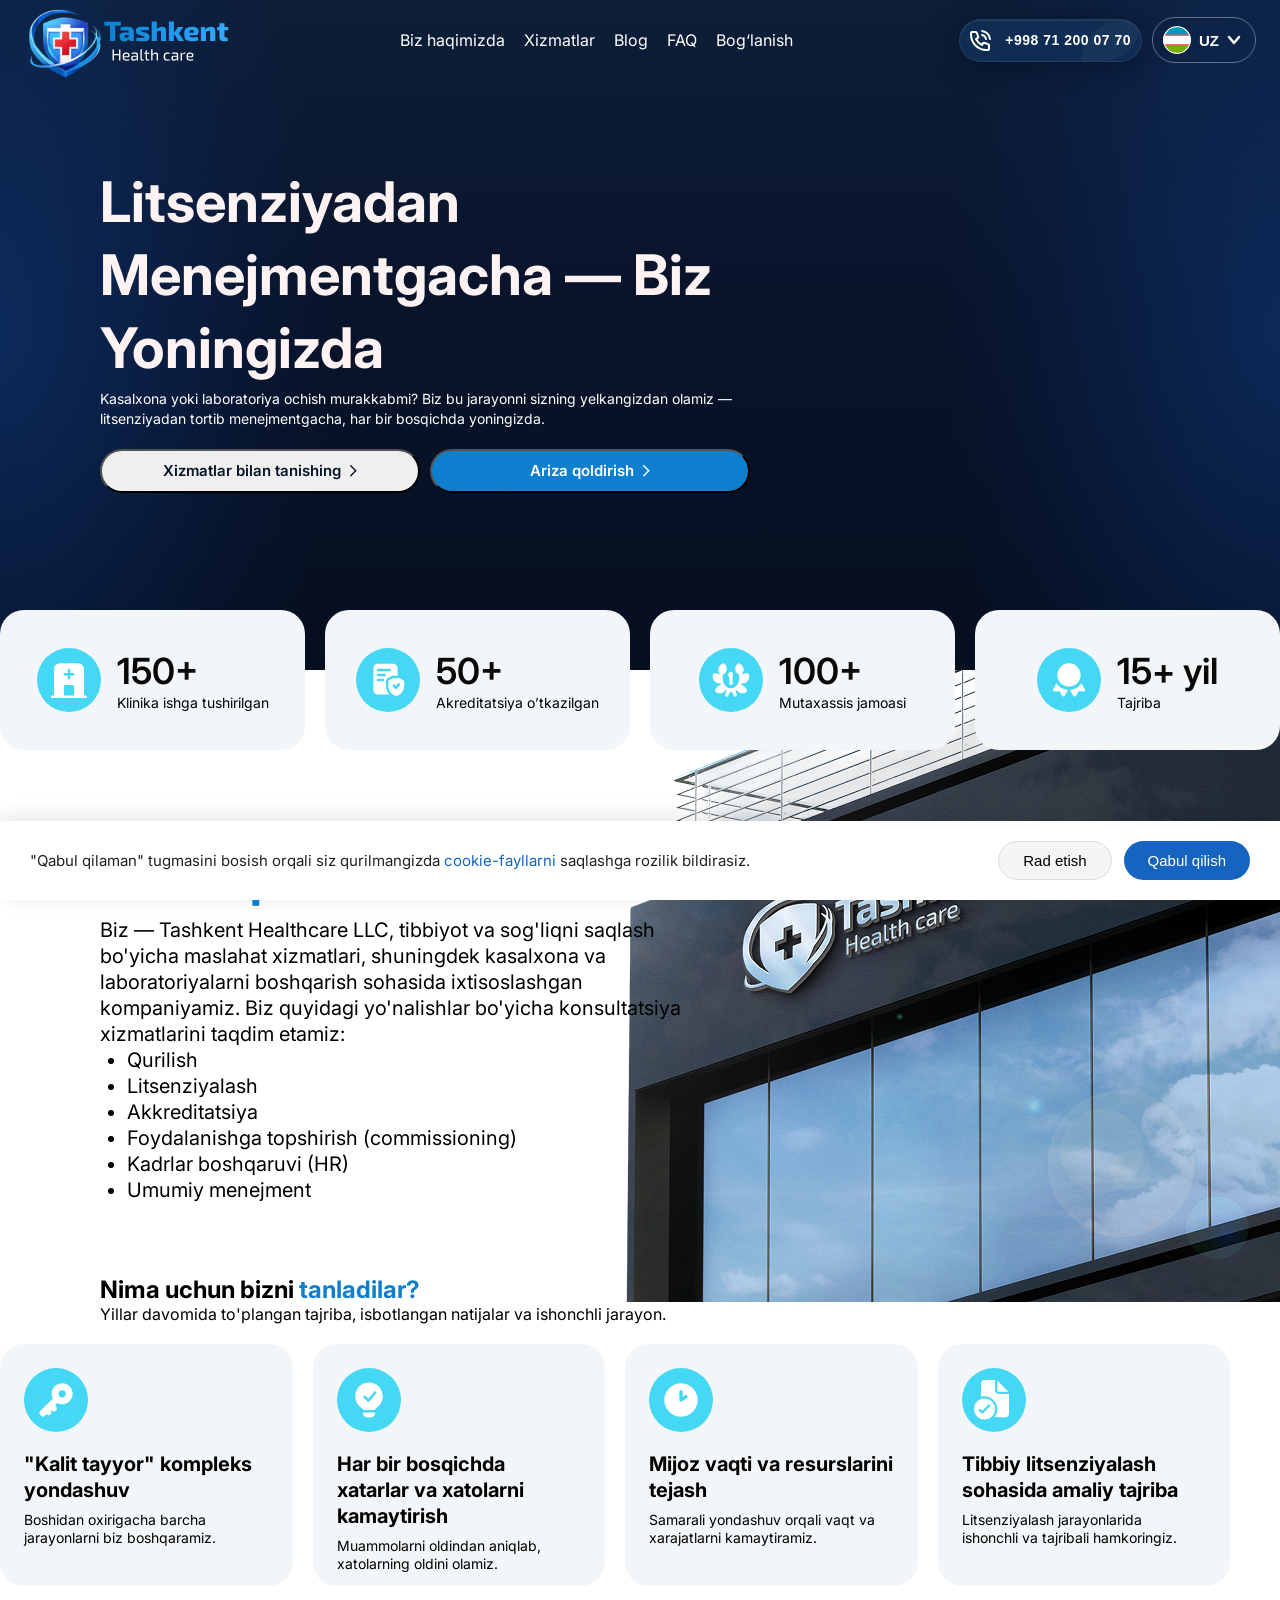
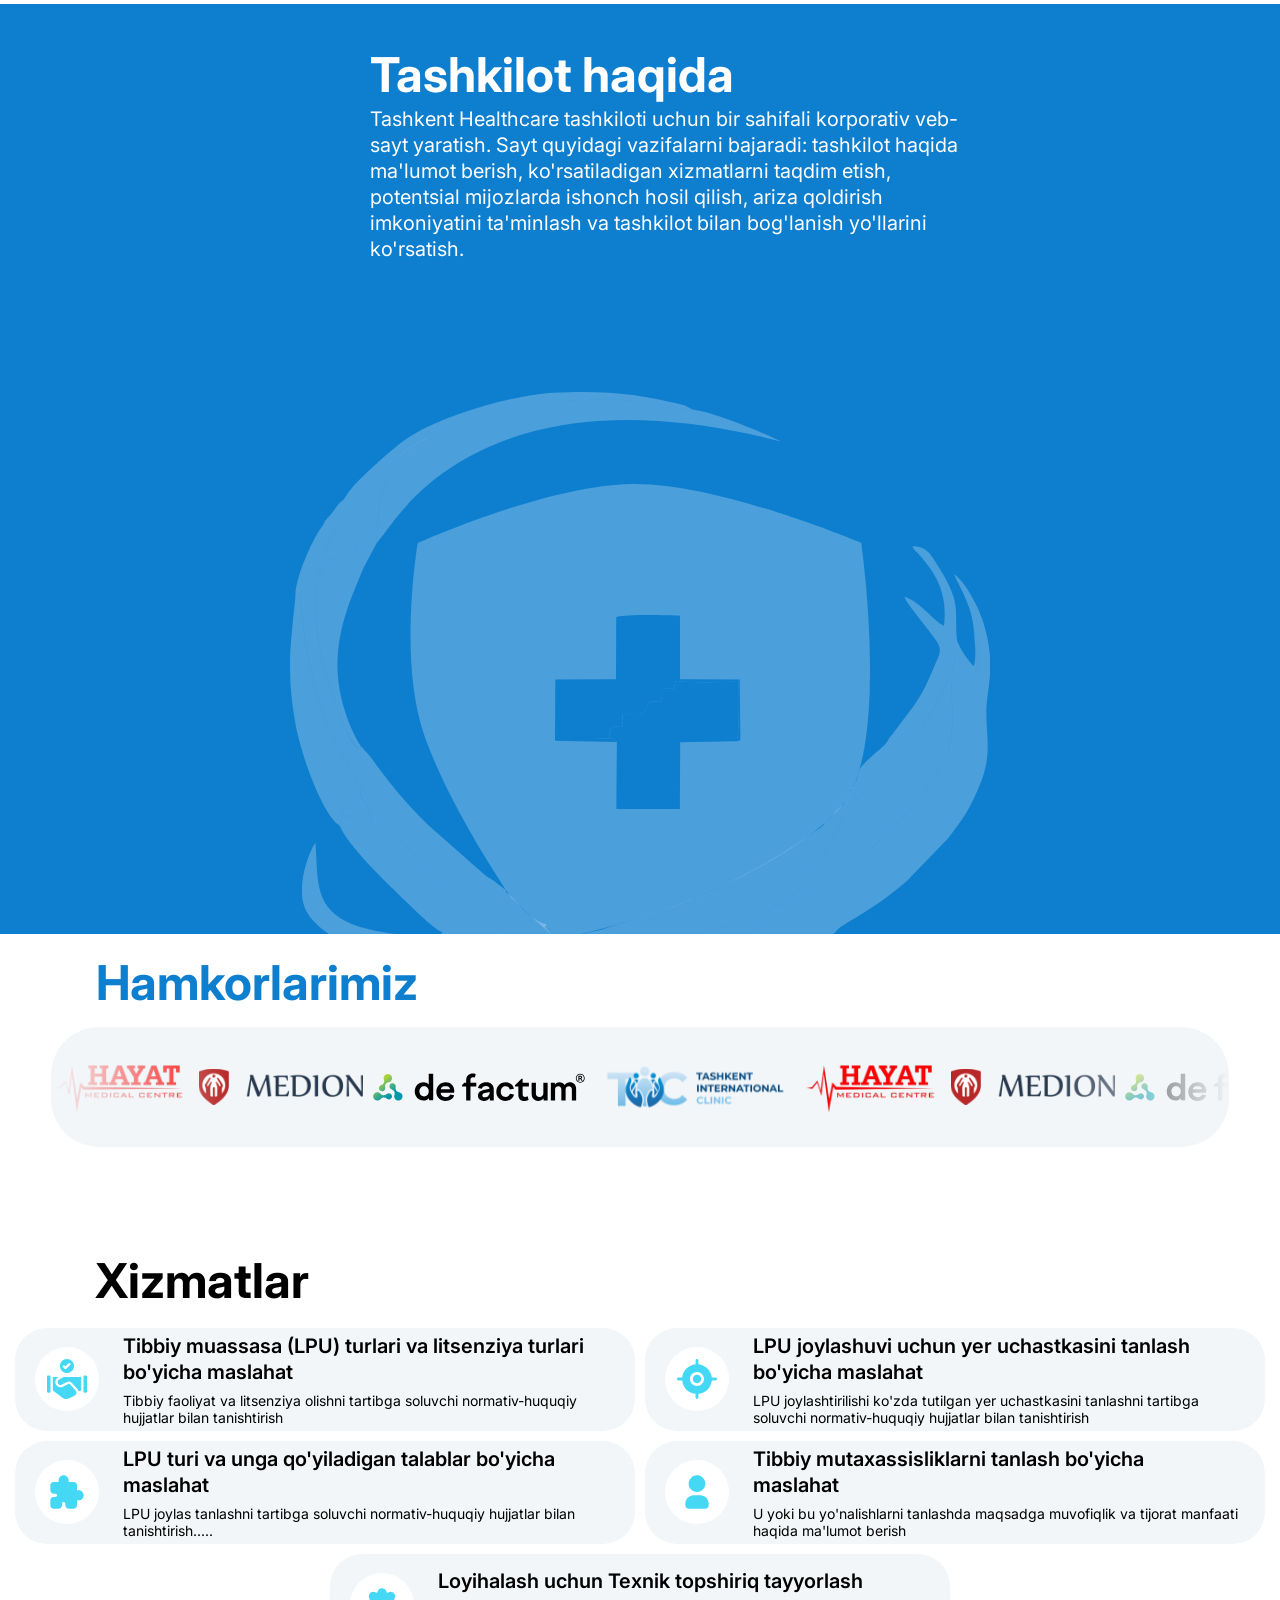
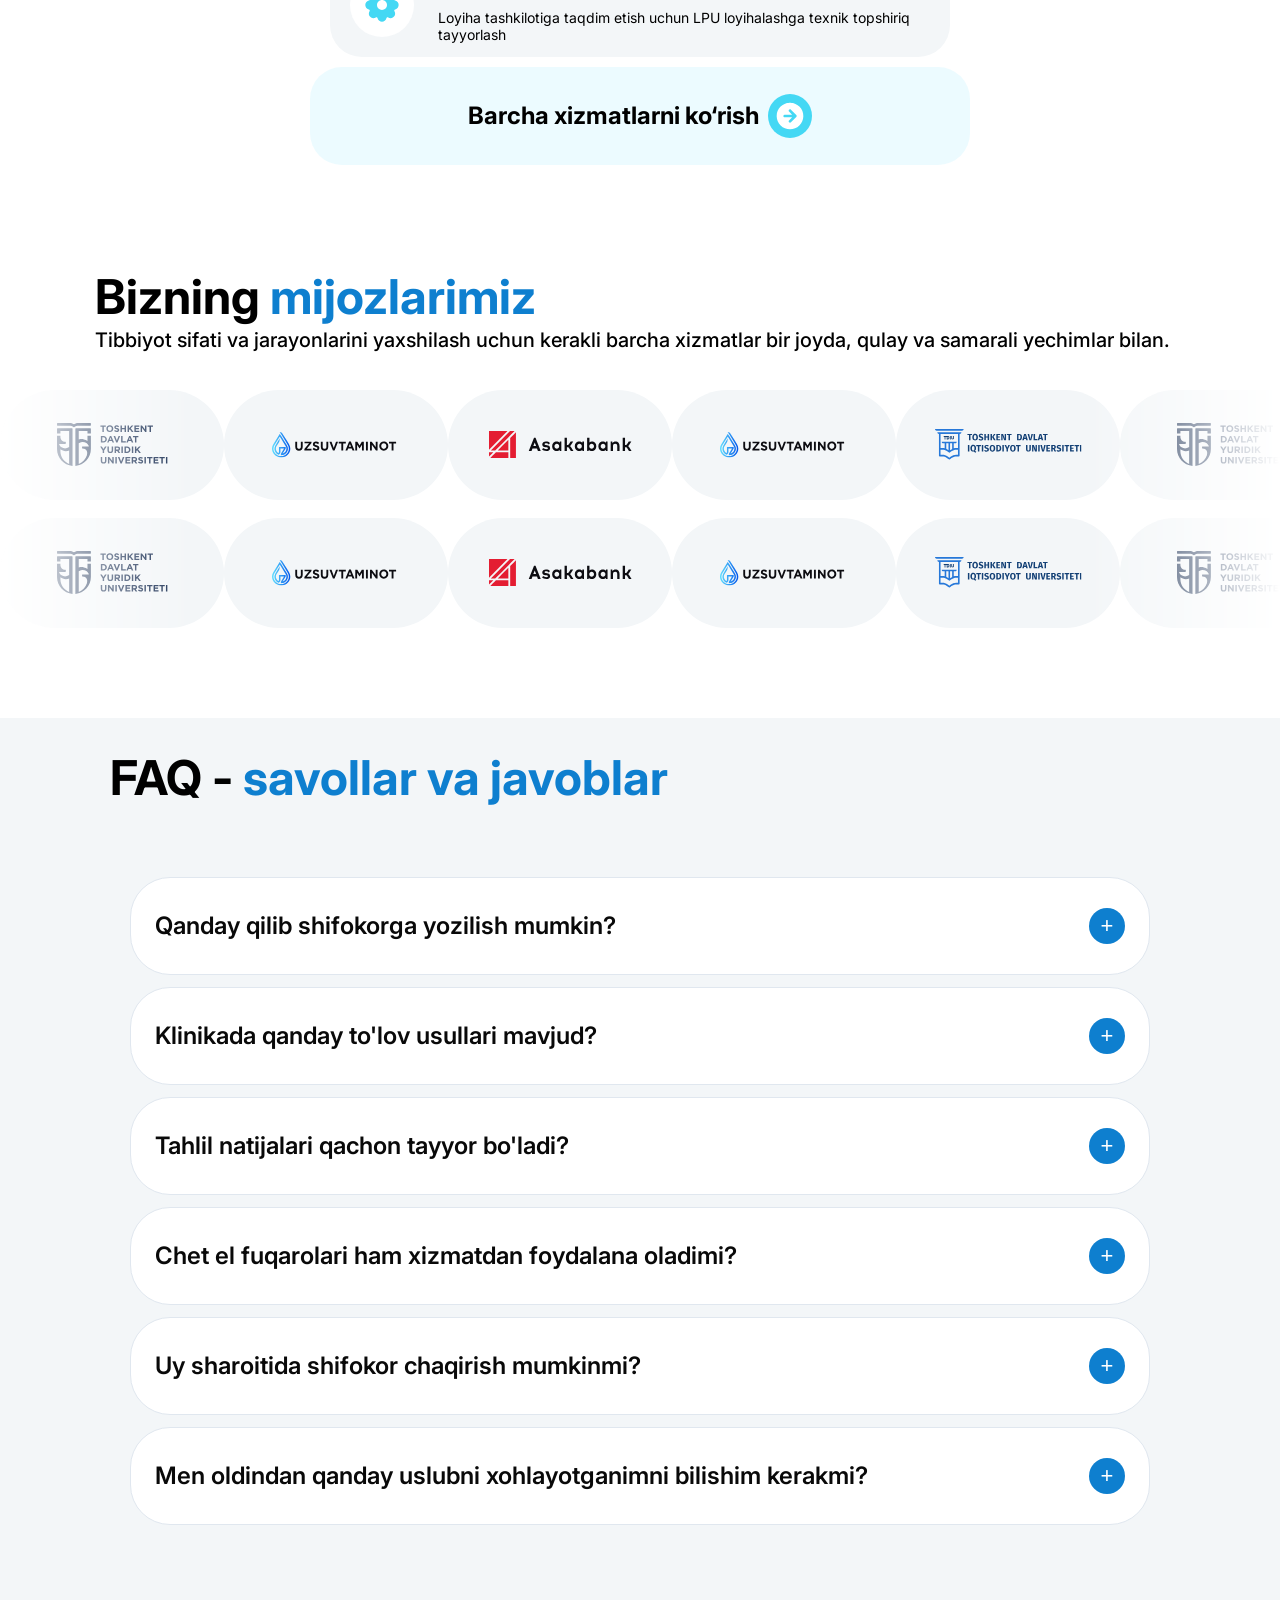
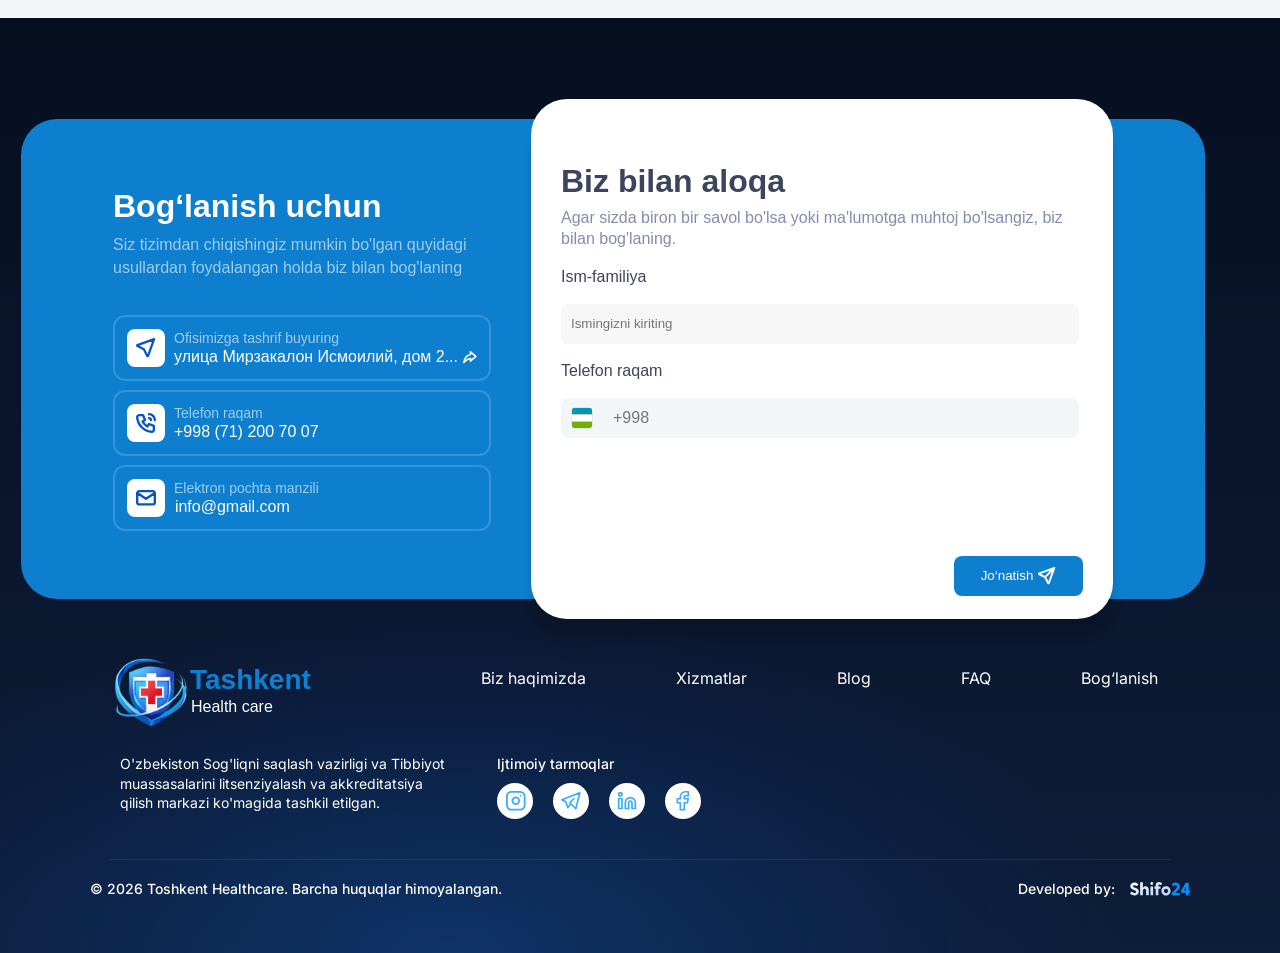
==== index.html @ 3d1dff42 "qilindi" ====
<!doctype html>
<html lang="en">
  <head>
    <meta charset="UTF-8" />
    <meta name="viewport" content="width=device-width, initial-scale=1.0" />
    <title>Document</title>
    <link rel="stylesheet" href="./style.css" />
    <link rel="preconnect" href="https://fonts.googleapis.com" />
    <link rel="preconnect" href="https://fonts.gstatic.com" crossorigin />
    <link
      href="https://fonts.googleapis.com/css2?family=Inter:wght@400;500;600;700&display=swap"
      rel="stylesheet"
    />
    <script src="https://www.google.com/recaptcha/api.js" async defer></script>
  </head>
  <body>
    <div class="container">
      <section class="page-1">
      <nav class="nav1">
<div class="nav-inner">
  <a href="./index.html" class="logo-1" style="cursor: pointer; text-decoration: none;">
    <img class="img200" src="./images/image 200.svg" alt="" />
    <div>
      <img class="Toshkent" src="images/boshlogo.svg" alt="">
    </div>
  </a>
    <ul class="ul1">
      <li class="li1" data-target="about">Biz haqimizda</li>
      <li class="li1" data-target="services">Xizmatlar</li>
      <li class="li1" data-target="blog">Blog</li>
      <li class="li1" data-target="faq">FAQ</li>
      <li class="li1" data-target="contact">Bog‘lanish</li>
    </ul>
    <div class="div2">
      <a class="phone-btn" href="tel:+998712000770">
        <img src="./images/tel.svg" alt="" />
        <span class="phone-number">+998 71 200 07 70</span>
      </a>
  
   <details id="dd">
    <summary>
      <img id="btnFlag" src="./images/flag.svg" alt="" style="width: 28px; height: 28px; border-radius: 50%; object-fit: cover;" />
      <span id="btnCode">UZ</span>
      <svg class="chevron" viewBox="0 0 14 14">
        <polyline points="2,4 7,10 12,4" />
      </svg>
    </summary>
    <div class="dropdown">
      <div class="lang-option active" onclick="pick(this, './images/flag.svg', 'UZ')">
        <span class="flag"><img src="./images/flag.svg" alt="" /></span>
        <span>O'zbekcha</span>
        <span class="check">✓</span> 
      </div>
      <div class="lang-option" onclick="pick(this, './images/flag.svg', 'УЗ')">
        <span class="flag"><img src="./images/flag.svg" alt="" /></span>
        <span>Ўзбекча</span>
        <span class="check">✓</span>
      </div>
       <div class="lang-option" onclick="pick(this, 'https://avatars.mds.yandex.net/i?id=1ce4f0725015701203a77c9b55be584298ecf00a-10144593-images-thumbs&n=13', 'QQ')">
        <span class="flag"><img style="width: 30px;" src="https://avatars.mds.yandex.net/i?id=1ce4f0725015701203a77c9b55be584298ecf00a-10144593-images-thumbs&n=13" alt="" /></span>
        <span>Qoraqalpoq</span>
        <span class="check">✓</span>
      </div>
      <div class="lang-option" onclick="pick(this, './images/en.svg', 'EN')">
        <span class="flag"><img src="./images/en.svg" alt="" /></span>
        <span>English</span>
        <span class="check">✓</span>
      </div>
      <div class="lang-option" onclick="pick(this, './images/ru.svg', 'RU')">
        <span class="flag"><img src="./images/ru.svg" alt="" /></span>
        <span>Русский</span>
        <span class="check">✓</span>
      </div>
    </div>
  </details>
  
      <button class="burger" id="burger">
        <span></span>
        <span></span>
        <span></span>
      </button>
    </div>
</div>


     </nav>

     <div class="nav-mobile" id="navMobile">
  <ul class="ul-mobile">
    <li class="li1">Biz haqimizda</li>
    <li class="li1">Xizmatlar</li>
    <li class="li1">Blog</li>
    <li class="li1">FAQ</li>
    <li class="li1">Bog‘lanish</li>
  </ul>
     </div>
      
        <section class="page-1-ichi">
          <div>
            <h1 class="h2">Litsenziyadan Menejmentgacha — Biz Yoningizda</h1>
            <br /><br />
            <p class="p3">
              Kasalxona yoki laboratoriya ochish murakkabmi? Biz bu jarayonni
              sizning yelkangizdan olamiz — litsenziyadan tortib menejmentgacha,
              har bir bosqichda yoningizda.
            </p>
            <div class="btns">
              <a href="./Xizmatlar.html">
                <button class="btn1">
                  <p class="p22">
                    Xizmatlar bilan tanishing
                  </p>
                  <img src="./images/img5.png" alt="" />
                </button>
              </a>
              <a href="#div13">
                <button class="btn2">
                  <p class="p22">Ariza qoldirish</p> <img src="./images/img6.png" alt="" />
                </button>
              </a>
            </div>
          </div>
        </section>
      </section>
      
      <section class="page2">
        <div class="div3">
          <img src="./images/img27.svg" alt="" />
          <div>
            <h1 class="h3">150+</h1>
            <p class="p4" id="stat-1">Klinika ishga tushirilgan</p>
          </div>
        </div>
        <div class="div3">
          <img src="./images/img29.svg" alt="" />
          <div>
            <h1 class="h3">50+</h1>
            <p class="p4" id="stat-2">Akreditatsiya o’tkazilgan</p>
          </div>
        </div>
        <div class="div3">
          <img src="./images/img30.svg" alt="" />
          <div>
            <h1 class="h3">100+</h1>
            <p class="p4" id="stat-3">Mutaxassis jamoasi</p>
          </div>
        </div>
        <div class="div3">
          <img src="./images/img31.svg" alt="" />
          <div>
            <h1 class="h3">15+ yil</h1>
            <p class="p4" id="stat-4">Tajriba</p>
          </div>
        </div>
      </section>
      <section class="page3"  id="about">
        <div class="div4">
          <h1 class="h5">Biz <span class="span1">haqimizda</span></h1>
          <p class="p5" id="about-desc">
            Biz — Tashkent Healthcare LLC, tibbiyot va sog'liqni saqlash
            bo'yicha maslahat xizmatlari, shuningdek kasalxona va
            laboratoriyalarni boshqarish sohasida ixtisoslashgan kompaniyamiz.
            Biz quyidagi yo'nalishlar bo'yicha konsultatsiya xizmatlarini taqdim
            etamiz:
          </p>
          <ul class="ul2">
            <li>Qurilish</li>
            <li>Litsenziyalash</li>
            <li>Akkreditatsiya</li>
            <li>Foydalanishga topshirish (commissioning)</li>
            <li>Kadrlar boshqaruvi (HR)</li>
            <li>Umumiy menejment</li>
          </ul>
          <br /><br /><br /><br />
          <h3 class="h6">
            Nima uchun bizni <span class="span1">tanladilar?</span>
          </h3>
          <p class="p6">
            Yillar davomida to'plangan tajriba, isbotlangan natijalar va
            ishonchli jarayon.
          </p>
        </div>
        <img src="./images/img11.png" alt="" />
      </section>
      <section class="page4">
        <div class="div5">
          <img src="./images/img23.svg" alt="" />
          <h1 class="h7">"Kalit tayyor" kompleks yondashuv</h1>
          <p class="p7">
            Boshidan oxirigacha barcha jarayonlarni biz boshqaramiz.
          </p>
        </div>
        <div class="div5">
          <img src="./images/img24.svg" alt="" />
          <h1 class="h7">
            Har bir bosqichda xatarlar va xatolarni kamaytirish
          </h1>
          <p class="p7">
            Muammolarni oldindan aniqlab, xatolarning oldini olamiz.
          </p>
        </div>
        <div class="div5">
          <img src="./images/img25.svg" alt="" />
          <h1 class="h7">Mijoz vaqti va resurslarini tejash</h1>
          <p class="p7">
            Samarali yondashuv orqali vaqt va xarajatlarni kamaytiramiz.
          </p>
        </div>
        <div class="div5">
          <img src="./images/img26.svg" alt="" />
          <h1 class="h7">Tibbiy litsenziyalash sohasida amaliy tajriba</h1>
          <p class="p7">
            Litsenziyalash jarayonlarida ishonchli va tajribali hamkoringiz.
          </p>
        </div>
      </section>
      <br />
      <section class="page5">
        <div class="div24">
          <h1 class="h8">Tashkilot haqida</h1>
          <p class="p8">
            Tashkent Healthcare tashkiloti uchun bir sahifali korporativ
            veb-sayt yaratish. Sayt quyidagi vazifalarni bajaradi: tashkilot
            haqida ma'lumot berish, ko'rsatiladigan xizmatlarni taqdim etish,
            potentsial mijozlarda ishonch hosil qilish, ariza qoldirish
            imkoniyatini ta'minlash va tashkilot bilan bog'lanish yo'llarini
            ko'rsatish.
          </p>
        </div>
        <img class="img58" src="./images/img22.svg" alt="">
      </section>
      <h1 class="h9">Hamkorlarimiz</h1>
      <section class="page6">
        <div class="marquee-container">
          <div class="marquee-track">
            <img src="./images/img18.svg" alt="" />
            <img src="./images/img19.svg" alt="" />
            <img src="./images/img20.svg" alt="" />
            <img src="./images/img21.svg" alt="" />
             <img src="./images/img18.svg" alt="" />
            <img src="./images/img19.svg" alt="" />
            <img src="./images/img20.svg" alt="" />
            <img src="./images/img21.svg" alt="" />
          </div>
        </div>
      </section>
      <br /><br /><br />
      <h1 class="h10" id="services">Xizmatlar</h1>
      <br />
      <section class="page7" >
        <div class="div6">
          <img src="/images/img11.svg" alt="" />
          <div>
            <h2 class="h11">
              Tibbiy muassasa (LPU) turlari va litsenziya turlari bo'yicha
              maslahat
            </h2>
            <br />
            <p class="p9">
              Tibbiy faoliyat va litsenziya olishni tartibga soluvchi
              normativ-huquqiy hujjatlar bilan tanishtirish
            </p>
          </div>
        </div>
        <div class="div6">
          <img src="/images/img13.svg" alt="" />
          <div>
            <h2 class="h11">
              LPU joylashuvi uchun yer uchastkasini tanlash bo'yicha maslahat
            </h2>
            <br />
            <p class="p9">
              LPU joylashtirilishi ko'zda tutilgan yer uchastkasini tanlashni
              tartibga soluvchi normativ-huquqiy hujjatlar bilan tanishtirish
            </p>
          </div>
        </div>
        <div class="div6">
          <img src="/images/img12.svg" alt="" />
          <div>
            <h2 class="h11">
              LPU turi va unga qo'yiladigan talablar bo'yicha maslahat
            </h2>
            <br />
            <p class="p9">
              LPU joylas tanlashni tartibga soluvchi normativ-huquqiy hujjatlar
              bilan tanishtirish.....
            </p>
          </div>
        </div>
        <div class="div6">
          <img src="/images/img14.svg" alt="" />
          <div>
            <h2 class="h11">
              Tibbiy mutaxassisliklarni tanlash bo'yicha maslahat
            </h2>
            <br />
            <p class="p9">
              U yoki bu yo'nalishlarni tanlashda maqsadga muvofiqlik va tijorat
              manfaati haqida ma'lumot berish
            </p>
          </div>
        </div>
        <div class="div6">
          <img src="/images/img16.svg" alt="" />
          <div>
            <h2 class="h11">Loyihalash uchun Texnik topshiriq tayyorlash</h2>
            <p class="p9">
              Loyiha tashkilotiga taqdim etish uchun LPU loyihalashga texnik
              topshiriq tayyorlash
            </p>
          </div>
        </div>
        <a href="./Xizmatlar.html">
          <div class="div7">
            <h1 class="h12">Barcha xizmatlarni ko‘rish</h1>
            <img src="./images/img17.svg" alt="" />
          </div>
        </a>
      </section> 
      <br /><br /><br /><br  />
      <div id="blog">
        <h1 class="h10" >Bizning <span class="span1">mijozlarimiz</span></h1>
        <p class="p10">
          Tibbiyot sifati va jarayonlarini yaxshilash uchun kerakli barcha
          xizmatlar bir joyda, qulay va samarali yechimlar bilan.
        </p>
      </div>
      <br /><br />
      <section>
        <div class="marquee-container">
           <div class="marquee-track-left">
            <div class="div8">
              <img src="./images/img7.svg" alt="">
            </div>
            <div class="div8">
              <img src="./images/img28.svg" alt="" />
            </div>
             <div class="div8">
              <img src="./images/img9.svg" alt="" />
            </div>
               <div class="div8">
              <img src="./images/img28.svg" alt="" />
            </div>
                <div class="div8">
              <img src="./images/img10.svg" alt="" />
            </div>
                 <div class="div8">
              <img src="./images/img7.svg" alt="">
            </div>
            <div class="div8">
              <img src="./images/img28.svg" alt="" />
            </div>
             <div class="div8">
              <img src="./images/img9.svg" alt="" />
            </div>
               <div class="div8">
              <img src="./images/img28.svg" alt="" />
            </div>
                <div class="div8">
              <img src="./images/img10.svg" alt="" />
            </div>
          </div>
          <br />
         <div class="marquee-track-right">
  <!-- SET 1 -->
  <div class="div8"><img src="./images/img7.svg" alt=""></div>
  <div class="div8"><img src="./images/img28.svg" alt="" /></div>
  <div class="div8"><img src="./images/img9.svg" alt="" /></div>
  <div class="div8"><img src="./images/img28.svg" alt="" /></div>
  <div class="div8"><img src="./images/img10.svg" alt="" /></div>
  <!-- SET 2 -->
  <div class="div8"><img src="./images/img7.svg" alt=""></div>
  <div class="div8"><img src="./images/img28.svg" alt="" /></div>
  <div class="div8"><img src="./images/img9.svg" alt="" /></div>
  <div class="div8"><img src="./images/img28.svg" alt="" /></div>
  <div class="div8"><img src="./images/img10.svg" alt="" /></div>
  <!-- SET 3 -->
  <div class="div8"><img src="./images/img7.svg" alt=""></div>
  <div class="div8"><img src="./images/img28.svg" alt="" /></div>
  <div class="div8"><img src="./images/img9.svg" alt="" /></div>
  <div class="div8"><img src="./images/img28.svg" alt="" /></div>
  <div class="div8"><img src="./images/img10.svg" alt="" /></div>
  <!-- SET 4 -->
  <div class="div8"><img src="./images/img7.svg" alt=""></div>
  <div class="div8"><img src="./images/img28.svg" alt="" /></div>
  <div class="div8"><img src="./images/img9.svg" alt="" /></div>
  <div class="div8"><img src="./images/img28.svg" alt="" /></div>
  <div class="div8"><img src="./images/img10.svg" alt="" /></div>
</div>
        </div>
      </section>
      <section class="page8" >
        <h1 class="h13" id="faq">
          FAQ - <span class="span1">savollar va javoblar</span>
        </h1>
        <div class="faq-container">
          <div class="faq-item">
            <div class="faq-header">
              <span class="faq-question"
                >Qanday qilib shifokorga yozilish mumkin?</span
              >
              <button class="faq-btn">+</button>
            </div>
            <div class="faq-answer">
              Veb-saytdagi forma orqali ariza qoldirishingiz, +998 71 XXX-XX-XX
              raqamiga qo'ng'iroq qilishingiz yoki klinikaga bevosita tashrif
              buyurishingiz mumkin. Ariza qabul qilingandan so'ng 30 daqiqa
              ichida operator siz bilan bog'lanadi.
            </div>
          </div>
          <div class="faq-item">
            <div class="faq-header">
              <span class="faq-question"
                >Klinikada qanday to'lov usullari mavjud?</span
              >
              <button class="faq-btn">+</button>
            </div>
            <div class="faq-answer">
              Naqd pul, bank kartasi, onlayn to'lov va bo'lib to'lash
              imkoniyatlari mavjud.
            </div>
          </div>
          <div class="faq-item">
            <div class="faq-header">
              <span class="faq-question"
                >Tahlil natijalari qachon tayyor bo'ladi?</span
              >
              <button class="faq-btn">+</button>
            </div>
            <div class="faq-answer">
              Odatda tahlil natijalari 1-2 ish kuni ichida tayyor bo'ladi.
            </div>
          </div>
          <div class="faq-item">
            <div class="faq-header">
              <span class="faq-question"
                >Chet el fuqarolari ham xizmatdan foydalana oladimi?</span
              >
              <button class="faq-btn">+</button>
            </div>
            <div class="faq-answer">
              Ha, chet el fuqarolari ham barcha xizmatlardan foydalana oladi.
            </div>
          </div>
          <div class="faq-item">
            <div class="faq-header">
              <span class="faq-question"
                >Uy sharoitida shifokor chaqirish mumkinmi?</span
              >
              <button class="faq-btn">+</button>
            </div>
            <div class="faq-answer">
              Ha, uy sharoitida shifokor chaqirish xizmati mavjud.
            </div>
          </div>
          <div class="faq-item">
            <div class="faq-header">
              <span class="faq-question"
                >Men oldindan qanday uslubni xohlayotganimni bilishim
                kerakmi?</span
              >
              <button class="faq-btn">+</button>
            </div>
            <div class="faq-answer">
              Yo'q, shifokor siz bilan maslahatlashib eng mos uslubni tavsiya
              qiladi.
            </div>
          </div>
        </div>
      </section>
      <section class="page9" id="contact">
        <div class="div9">
          <div class="div12">
            <h1 class="h14">Bog‘lanish uchun</h1>
            <p class="p12">
              Siz tizimdan chiqishingiz mumkin bo'lgan quyidagi usullardan
              foydalangan holda biz bilan bog'laning
            </p>
            <br />
            <a
              href="https://yandex.com/maps/?text=улица+Мирзакалон+Исмоилий+дом+2+Ташкент"
              target="_blank"
            >
              <div class="div10">
                <div class="bird">
                  <img src="./images/img1.svg" alt="" />
                </div>
                <div>
                  <p class="p13">Ofisimizga tashrif buyuring</p>
                  <div class="div11">
                    <p class="p14">улица Мирзакалон Исмоилий, дом 2...</p>
                    <img src="./images/img32.svg" alt="" />
                  </div>
                </div>
              </div>
            </a>
            <a href="">
              <div class="div10" style="justify-content: start">
                <div class="bird">
                  <img src="./images/img2.svg" alt="" />
                </div>
                <div>
                  <p class="p13">Telefon raqam</p>
                  <p class="p14">+998 (71) 200 70 07</p>
                </div>
              </div>
            </a>
            <a href="https://mail.google.com/">
              <div class="div10" style="justify-content: start">
                <div class="bird">
                  <img src="./images/img3.svg" alt="" />
                </div>
                <div>
                  <p class="p13">Elektron pochta manzili</p>
                  <div class="div11">
                    <p class="p14" style="margin-left: -28px;">info@gmail.com</p>
                  </div>
                </div>
              </div>
            </a>
          </div>
          <div id="div13" class="div13">
            <h1 class="h15">Biz bilan aloqa</h1>
            <p class="p15">
              Agar sizda biron bir savol bo'lsa yoki ma'lumotga muhtoj
              bo'lsangiz, biz <br />
              bilan bog'laning.
            </p>
            <br />
            <form action="/action_page.php">
              <label for="fname">Ism-familiya</label>
              <br />
              <input type="text" placeholder="Ismingizni kiriting" /><br />
              <label for="fname">Telefon raqam</label><br />
              <div class="input-wrapper">
                <img src="./images/img4.svg" alt="uz" class="flag-icon" />
                <input type="text" placeholder="+998" />
              </div>

                <div class="div14">
                  <div
                    class="g-recaptcha"
                    data-sitekey="6LfvCNIsAAAAB--xFIZj6KLZidn6n8SaTSmwEUU"
                  ></div>
                </div>

              <button class="btn5">
                Jo‘natish <img src="./images/img6.svg" alt="" />
              </button>
            </form>
          </div>
        </div>
        <footer>
          <div class="div16">
            <div class="logo-2">
              <img src="./images/image 200.svg" alt="" />
              <div>
                <h1 class="h1">Tashkent</h1>
                <p class="p1">Health care</p>
              </div>
            </div>
            <ul class="ul3">
              <li class="li1" data-target="about">Biz haqimizda</li>
              <li class="li1" data-target="services">Xizmatlar</li>
              <li class="li1" data-target="blog">Blog</li>
              <li class="li1" data-target="faq">FAQ</li>
              <li class="li1" data-target="contact">Bog‘lanish</li>
            </ul>
          </div>
          <div class="div17">
            <p class="p17">
              O'zbekiston Sog'liqni saqlash vazirligi va Tibbiyot muassasalarini
              litsenziyalash va akkreditatsiya qilish markazi ko'magida tashkil
              etilgan.
            </p>
            <div>
              <p class="p18">Ijtimoiy tarmoqlar</p>
              <div class="div18">
                <div class="oq">
                  <a href="https://www.instagram.com/eurosunhealthcare/" target="_blank">
                    <img class="instagram" src="./images/Vector.svg" alt="" />
                  </a>
                </div>
                <div class="oq">
                  <a href="https://t.me/eurosunhealthcare" target="_blank">
                    <img class="telegram" src="./images/telegram.svg" alt="" />
                  </a>
                </div>
                <a href="https://www.linkedin.com/" target="_blank">
                <div class="oq">
                  <svg class="linkedin" xmlns="http://www.w3.org/2000/svg" viewBox="0 0 24 24" fill="none" stroke="#26B5FC" stroke-width="2" stroke-linecap="round" stroke-linejoin="round">
                  <path d="M16 8a6 6 0 0 1 6 6v7h-4v-7a2 2 0 0 0-2-2 2 2 0 0 0-2 2v7h-4v-7a6 6 0 0 1 6-6z"/>
                  <rect x="2" y="9" width="4" height="12"/>
                  <circle cx="4" cy="4" r="2"/>
                   </svg>   
               </div>
                </a>
                <a href="https://www.facebook.com/" target="_blank">
                  <div class="oq">
                   <img  class="feasebook" src="./images/feasebook.svg" alt="" />
                 </div>
                </a>
              </div>
            </div>
          </div>
          <img class="img59" src="./images/chiziq.png" alt="">
          <div class="div20">
            <p class="p18">
              © 2026 Toshkent Healthcare. Barcha huquqlar himoyalangan.
            </p>
            <div style="display: flex; align-items: center; gap: 15px">
              <p class="p19">Developed by:</p>
              <img  src="./images/img5.svg" alt="" />
            </div>
          </div>
        </footer>
        <br><br><br>
      </section>
    </div>
    <script src="./script.js"></script>
    <div
      id="cookieBanner"
      style="
        display: none;
        position: fixed;
        bottom: 0;
        left: 0;
        right: 0;
        background: #fff;
        padding: 20px 30px;
        box-shadow: 0 -4px 20px rgba(0, 0, 0, 0.1);
        z-index: 9999;
        align-items: center;
        justify-content: space-between;
        gap: 20px;
      "
    >
      <p
        style="
          margin: 0;
          color: #222;
          font-size: 15px;
          font-family: &quot;Inter&quot;, sans-serif;
        "
      >
        "Qabul qilaman" tugmasini bosish orqali siz qurilmangizda
        <span style="color: #1565c0">cookie-fayllarni</span> saqlashga rozilik
        bildirasiz.
      </p>
      <div style="display: flex; gap: 12px; flex-shrink: 0">
        <button
          id="rejectCookie"
          style="
            padding: 10px 24px;
            border: 1px solid #ddd;
            border-radius: 50px;
            background: #f5f5f5;
            cursor: pointer;
            font-size: 15px;
          "
        >
          Rad etish
        </button>
        <button
          id="acceptCookie"
          style="
            padding: 10px 24px;
            border: none;
            border-radius: 50px;
            background: #1565c0;
            color: #fff;
            cursor: pointer;
            font-size: 15px;
          "
        >
          Qabul qilish
        </button>
      </div>
    </div>
  </body>
</html>
---- style.css ----
* {
  margin: 0;
  padding: 0;
    box-sizing: border-box;

}
body {
overflow-x: hidden; /* Gorizontal skrollni butunlay yo'qotish */
  width: 100%;
}
.container {
  max-width: 1520.1px;
  margin: auto;
  overflow: hidden;
}
.h1 {
  font-family: Exo 2;
  font-weight: 800;
  font-style: ExtraBold;
  font-size: 28px;
  line-height: 130%;
  letter-spacing: 0%;
}

details#dd {
  position: relative;
  z-index: 1000; /* Navigatsiyadan ham balandroq */
}
.dropdown {
  position: absolute;
  top: calc(100% + 10px);
  right: 0;
  background: #fff;
  z-index: 1001; /* Eng yuqori qatlam */
  /* qolgan kodlaringiz... */
}
.ul1 {
  display: flex;
  align-items: center;
  justify-content: center;
  list-style: none;
  gap: 19px;
}
.logo-1 {
  display: flex;
  align-items: center;
  justify-content: center;
}
.h1 {
  font-family: "Exo 2", sans-serif;
  font-weight: 800;
  font-style: ExtraBold;
  font-size: 28px;
  line-height: 130%;
  letter-spacing: 0%;
  color: rgba(15, 128, 208, 1);
}
.p1 {
  font-family: "Exo 2", sans-serif;
  margin-left: 1px;
}
.li1 {
  font-family: "Inter", sans-serif;
  font-size: 16px;
}
.p2 {
  width: 128px;
  height: 10px;
  opacity: 1;
  font-family: "Inter", sans-serif;
  font-weight: 600;
  font-style: Semi Bold;
  font-size: 14px;
  line-height: 140%;
  letter-spacing: 0%;
  text-align: center;
}
.phone-btn {
  display: inline-flex;
  align-items: center;
  gap: 14px;
  background: #0f2d52;
  border: 1px solid rgba(255, 255, 255, 0.08);
  border-radius: 60px;
  padding: 10px 10px 10px 10px;
  cursor: pointer;
  text-decoration: none;
  position: relative;
  overflow: hidden;
  transition:
    transform 0.15s ease,
    background 0.2s ease;
  box-shadow:
    inset 0 1px 0 rgba(255, 255, 255, 0.07),
    0 4px 24px rgba(0, 10, 30, 0.5);
}

.phone-btn1 {
  display: inline-flex;
  align-items: center;
  gap: 14px;
  background: rgba(38, 181, 252, 1);
  border: 1px solid rgba(255, 255, 255, 0.08);
  border-radius: 60px;
  padding: 10px 10px 10px 10px;
  cursor: pointer;
  text-decoration: none;
  position: relative;
  overflow: hidden;
  transition:
    transform 0.15s ease,
    background 0.2s ease;
}

.phone-btn:hover {
  background: #163a68;
  transform: scale(1.02);
}
.phone-btn:active {
  transform: scale(0.98);
}
.phone-btn::after {
  content: "";
  position: absolute;
  bottom: 0;
  right: 0;
  width: 60px;
  height: 40px;
  background: rgba(255, 255, 255, 0.04);
  border-radius: 60px 0 60px 0;
}
.phone-icon {
  width: 36px;
  height: 36px;
  flex-shrink: 0;
}
.phone-number {
  font-family:
    "SF Pro Display",
    -apple-system,
    "Segoe UI",
    sans-serif;
  font-size: 14px;
  font-weight: 600;
  color: #ffffff;
  letter-spacing: 0.5px;
  white-space: nowrap;
}
.div1 {
  width: 86px;
  height: 40px;
  opacity: 1;
  gap: 4px;
  border-radius: 100px;
  border-width: 1px;
  border: solid rgba(14, 127, 207, 1) 3px;
}
.div2 {
  display: flex;
  align-items: center;
  justify-content: center;
  gap: 10px;
}

details {
  position: relative;
  width: fit-content;
}

summary {
  display: inline-flex;
  align-items: center;
  gap: 8px;
  background: transparent;
  border: 1.5px solid rgba(255, 255, 255, 0.35);
  border-radius: 50px;
  padding: 8px 14px 8px 10px;
  cursor: pointer;
  color: #fff;
  font-size: 15px;
  font-weight: 600;
  font-family: -apple-system, "Segoe UI", sans-serif;
  list-style: none;
  user-select: none;
  transition: border-color 0.2s;
}
/* .qora{
  width: 220px;
  border-radius: 900px;
} */
.summary2 {
  display: inline-flex;
  align-items: center;
  gap: 8px;
  background: transparent;
  border: 1.9px solid rgba(0, 0, 0, 0.35);
  border-radius: 50px;
  padding: 8px 14px 8px 10px;
  cursor: pointer;
  color: black;
  font-size: 15px;
  font-weight: 600;
  font-family: -apple-system, "Segoe UI", sans-serif;
  list-style: none;
  user-select: none;
  transition: border-color 0.2s;
}

summary::-webkit-details-marker {
  display: none;
}
summary:hover {
  border-color: rgba(255, 255, 255, 0.6);
}
.summary2:hover {
  border-color: rgba(0, 0, 0, 0.6);
}
.flag {
  font-size: 22px;
  line-height: 1;
}

.chevron {
  width: 14px;
  height: 14px;
  fill: none;
  stroke: #fff;
  stroke-width: 2.5;
  stroke-linecap: round;
  stroke-linejoin: round;
  transition: transform 0.25s;
}
.chevron2 {
  stroke: #1a1a1a;
  stroke-width: 2;
  width: 14px;
  height: 14px;
  fill: none;
  stroke-width: 2.5;
  stroke-linecap: round;
  stroke-linejoin: round;
  transition: transform 0.25s;
}

details[open] .chevron {
  transform: rotate(180deg);
}
details[open] .chevron2 {
  transform: rotate(180deg);
}

.dropdown {
  position: absolute;
  top: calc(100% + 10px);
  right: 0;
  background: #fff;
  border-radius: 20px;
  min-width: 220px;
  overflow: hidden;
  box-shadow: 0 8px 32px rgba(0, 0, 0, 0.22);
}

.lang-option {
  display: flex;
  align-items: center;
  gap: 14px;
  padding: 16px 20px;
  font-size: 17px;
  font-weight: 500;
  font-family: -apple-system, "Segoe UI", sans-serif;
  color: #111;
  cursor: pointer;
}

.lang-option + .lang-option {
  border-top: 1px solid #e8e8e8;
}

.lang-option .flag {
  font-size: 28px;
}

.check {
  display: none;
  margin-left: auto;
  color: #3a8ef0;
  font-weight: 700;
  font-size: 18px;
}

.lang-option.active .check {
  display: block;
}

.h2 {
  max-width: 652px;
  height: 187px;
  font-family: "Inter", sans-serif;
  font-weight: 700;
  font-style: Bold;
  font-size: 56px;
  line-height: 130%;
  letter-spacing: 0%;
  color: rgba(254, 242, 242, 1);
}
.p3 {
  width: 652px;
  height: 40px;
  font-family: "Inter", sans-serif;
  font-weight: 400;
  font-size: 14px;
  line-height: 140%;
  color: rgba(255, 255, 255, 1);
}
.btn1 {
  width: 320px;
  height: 44px;
  padding: 10px 32px;
  border-radius: 1000px;
  font-family: "Inter", sans-serif;
  font-weight: 600;
  font-size: 15px;
  line-height: 24px;
  text-align: center;
  color: rgba(9, 20, 43, 1);
  display: flex;
  align-items: center;
  justify-content: center;
  gap: 9px;
  cursor: pointer;
}
.btn2 {
  width: 320px;
  height: 44px;
  padding: 10px 32px;
  border-radius: 1000px;
  font-family: "Inter", sans-serif;
  font-weight: 600;
  font-size: 15px;
  line-height: 24px;
  text-align: center;
  display: flex;
  align-items: center;
  justify-content: center;
  gap: 9px;
  background-color: rgba(14, 127, 207, 1);
  color: white;
  cursor: pointer;
}
.btns {
  display: flex;
  align-items: center;
  gap: 10px;
  margin-top: 20px;
}
.page-1-ichi {
  height: 600px;
  padding: 96px 100px;
}

.page-1 {

    padding-top: 70px; /* nav balandligi */


  /* background-color: #09142b; */
  background-image:

    radial-gradient(
      ellipse 35% 120% at 0% 50%,
      rgba(18, 90, 195, 0.32) 0%,
      rgba(12, 55, 140, 0.1) 55%,
      transparent 75%
    ),
    radial-gradient(
        ellipse 35% 120% at 100% 50%,
        rgba(18, 90, 195, 0.3) 0%,
        rgba(12, 55, 140, 0.1) 55%,
        transparent 75%
      ),
    linear-gradient(180deg, #0d1e38 0%, #09142b 45%, #060f20 100%);

  }

.page2 {
  display: flex;
  align-items: center;
  justify-content: center;
  gap: 20px;
  margin-top: -60px;
}
.div3 {
  display: flex;
  align-items: center;
  justify-content: center;
  width: 311px;
  height: 140px;
  opacity: 1;
  gap: 16px;
  border-radius: 24px;
  padding: 20px;
  background-color: rgba(243, 246, 248, 1);
}
.h3 {
  font-family: "Inter", sans-serif;
  font-weight: 600;
  font-style: Semi Bold;
  font-size: 36px;
  line-height: 130%;
  letter-spacing: 0%;
  color: rgba(9, 9, 9, 1);
}
.p4 {
  font-family: "Inter", sans-serif;
  font-weight: 400;
  font-style: Regular;
  font-size: 14px;
  line-height: 130%;
  letter-spacing: 0%;
}

.h5 {
  font-family: "Inter", sans-serif;
  font-weight: 700;
  font-style: Bold;
  font-size: 48px;
  line-height: 120%;
  letter-spacing: 0%;
}
.span1 {
  color: rgba(14, 127, 207, 1);
}
.p5 {
  width: 600px;
  font-family: "Inter", sans-serif;
  font-weight: 400;
  font-style: Regular;
  font-size: 20px;
  line-height: 130%;
  margin-top: 9px;
}
.ul2 {
  font-family: "Inter", sans-serif;
  font-size: 20px;
  line-height: 130%;
  list-style-type: disc;
  margin-left: 27px;
}
.page3 {
  display: flex;
  align-items: center;
  justify-content: space-between;
  position: relative;
}
.page3 img {
  position: absolute;
  z-index: -1;
  right: 0;
  top: 0;
  margin-top: -80px;
}
.div4 {
  margin-left: 100px;
  margin-top: 100px;
}
.h6 {
  font-size: 24px;
  font-family: "Inter", sans-serif;
}
.p6 {
  font-family: "Inter", sans-serif;
}
.div5 {
  width: 310px;
  height: 242px;
  border-radius: 24px;
  background: rgba(243, 246, 248, 1);
  padding: 24px;
  box-sizing: border-box;
  display: grid;
  align-content: start;
  gap: 8px;
}
.h7 {
  font-family: "Inter", sans-serif;
  font-size: 20px;
  line-height: 130%;
  margin-top: 11px;
}
.p7 {
  width: 233px;
  font-family: "Inter", sans-serif;
  font-weight: 400;
  font-style: Regular;
  font-size: 14px;
  line-height: 130%;
}
.page4 {
  display: flex;
  align-items: center;
  justify-content: center;
  gap: 20px;
  margin-right: 50px;
  margin-top: 20px;
}
.page5 {
  background-color: rgba(14, 127, 207, 1);
  display: flex;
  align-items: center;
  justify-content: center;
  gap: 130px;
  padding-top: 40px;
  flex-wrap: wrap;
}
.h8 {
  font-family: "Inter", sans-serif;
  font-size: 48px;
  line-height: 130%;
  color: rgba(255, 255, 255, 1);
}
.p8 {
  max-width: 600px;
  font-family: "Inter", sans-serif;
  font-weight: 400;
  font-style: Regular;
  font-size: 20px;
  line-height: 130%;
  letter-spacing: 0%;
  color: rgba(255, 255, 255, 1);
}
.page6 {
  max-width: 1330px;
  height: 120px;
  border-radius: 48px;
  background-color: rgba(243, 246, 248, 1);
  margin: auto;
  margin-top: 20px;
  display: flex;
  align-items: center;
  justify-content: center;
  
    width: 92%; /* 100% emas, biroz kichikroq */
    margin: 20px auto; /* O'rtaga olish va tepadan masofa */

}
.h9 {
  font-family: "Inter", sans-serif;
  font-weight: 700;
  font-style: Bold;
  font-size: 48px;
  line-height: 100%;
  letter-spacing: 0%;
  color: rgba(14, 127, 207, 1);
  margin-left: 96px;
  margin-top: 25px;
}
.marquee-container {
  overflow: hidden;
  width: 100%;
  mask-image: linear-gradient(
    to right,
    transparent 0%,
    black 15%,
    black 85%,
    transparent 100%
  );
  -webkit-mask-image: linear-gradient(
    to right,
    transparent 0%,
    black 15%,
    black 85%,
    transparent 100%
  );
}
.marquee-track {
  display: flex;
  gap: 10px;
  width: max-content;
  animation: marquee 10s linear infinite;
}
@keyframes marquee {
  from {
    transform: translateX(0);
  }
  to {
    transform: translateX(-13.33%);
  }
}

.marquee-track-left:hover,
.marquee-track-right:hover {
  animation-play-state: paused;
}

.h10 {
  font-family: "Inter", sans-serif;
  font-weight: 700;
  font-style: Bold;
  font-size: 48px;
  margin-left: 95px;
  margin-top: 30px;
}
.div6 {
  width: 620px;
  height: 103px;
  opacity: 1;
  gap: 24px;
  border-radius: 32px;
  padding-top: 24px;
  padding-right: 20px;
  padding-bottom: 24px;
  padding-left: 20px;
  background-color: rgba(243, 246, 248, 1);
  display: flex;
  align-items: center;
  justify-content: center;
}
/* .div22 {
  width: 1310px;
  height: 103px;
  opacity: 1;
  gap: 24px;
  border-radius: 32px;
  padding-top: 24px;
  padding-right: 20px;
  padding-bottom: 24px;
  background-color: rgba(243, 246, 248, 1);
  display: flex;
  align-items: center;
  justify-content: center;
} */

.div22 {
  width: 100%;
  max-width: 1340px;
  height: auto;
  gap: 24px;
  border-radius: 32px;
  padding: 24px 20px;
  background-color: rgba(243, 246, 248, 1);
  display: flex;
  align-items: center;
  justify-content: center;
  box-sizing: border-box;
  
}

.div22 h2.h11 {
  width: 84% !important;
}

.div22 img {
  margin-left: 0 !important;
  flex-shrink: 0;
  width: 48px;
}

@media (max-width: 768px) {
  .div22 {
    flex-direction: row;
    border-radius: 20px;
    padding: 16px;
    gap: 14px;
  }
  .div22 img { width: 40px; }
  .div22 h2.h11 { font-size: 15px !important; }
}

@media (max-width: 480px) {
  .div22 { border-radius: 14px; padding: 14px; gap: 10px; }
  .div22 img { width: 34px; }
  .div22 h2.h11 { font-size: 14px !important; }
}

.h11 {
  width: 472px;
  height: 41px;
  font-family: "Inter", sans-serif;
  font-weight: 600;
  font-style: Semi Bold;
  font-size: 20px;
  line-height: 130%;
  letter-spacing: 0%;
}

.p9 {
  font-family: "Inter", sans-serif;
  font-size: 14px;
}
.page7 {
  display: flex;
  align-items: center;
  justify-content: center;
  gap: 10px;
  flex-wrap: wrap;
}
.div7 {
  width: 660px;        /* Kompyuterda (katta ekranda) aniq 620px bo'ladi */
  max-width: 100%;     /* Ekran 620px dan kichrayganda "devorga" tegmasligi uchun */
  
  height: 98px;
  background: rgba(69, 218, 248, 0.1);
  border-radius: 32px;
  display: flex;
  align-items: center;
  justify-content: center;
  box-sizing: border-box; /* Ichki paddinglar kenglikni buzmasligi uchun */
  font-family: "Inter", sans-serif;
 gap: 9px;
}
.p10 {
  font-family: "Inter", sans-serif;
  font-weight: 500;
  font-style: Medium;
  font-size: 20px;
  line-height: 140%;
  letter-spacing: 0%;
  margin-left: 95px;
}
.div8 {
  width: 224px;
  height: 110px;
  border-radius: 1000px;
  background-color: rgba(243, 246, 248, 1);
  display: flex;
  align-items: center;
  justify-content: center;
  gap: 8px;
  transition:
    background-color 1.3s ease,
    border 1.3s ease;
  border: 1px solid transparent;
}
.div8:hover {
  background-color: white;
  border-color: #2dd4bf;
}
.marquee-container {
  overflow: hidden;
  width: 100%;
  mask-image: linear-gradient(
    to right,
    transparent 0%,
    black 15%,
    black 85%,
    transparent 100%
  );
  -webkit-mask-image: linear-gradient(
    to right,
    transparent 0%,
    black 15%,
    black 85%,
    transparent 100%
  );
}
.marquee-track-left {
  display: flex;
  width: max-content;
  animation: marquee-left 50s linear infinite;
}
.marquee-track-right {
  display: flex;
  width: max-content;
  animation: marquee-right 50s linear infinite;
}
@keyframes marquee-left {
  from {
    transform: translateX(0);
  }
  to {
    transform: translateX(-50%);
  }
}
@keyframes marquee-right {
  from {
    transform: translateX(-25%);
  }
  to {
    transform: translateX(0);
  }
}
.page8 {
  height: 900px;
  background-color: rgba(243, 246, 248, 1);
  margin-top: 90px;
}

.faq-container {
  max-width: 1200px;
  margin: 40px auto;
  display: flex;
  flex-direction: column;
  gap: 12px;
  padding: 0 90px;
}

.faq-item {
  border: 1.5px solid #e0e7ef;
  border-radius: 40px;
  padding: 20px 24px;
  cursor: pointer;
  transition:
    border-color 0.3s ease,
    background-color 0.3s ease;
  background-color: white;
}

.faq-item:hover {
  border-color: rgba(14, 127, 207, 0.5);
  background-color: rgba(14, 127, 207, 0.04);
}

.faq-item.active {
  border-color: rgba(14, 127, 207, 0.6);
  background-color: white;
}

.faq-header {
  display: flex;
  align-items: center;
  justify-content: space-between;
  gap: 16px;
}
.faq-question {
  font-family: "Inter", sans-serif;
  font-weight: 600;
  font-style: Semi Bold;
  font-size: 24px;
  line-height: 56px;
  letter-spacing: 0%;
  vertical-align: middle;
  color: rgba(9, 9, 9, 1);
}
.faq-btn {
  width: 36px;
  height: 36px;
  min-width: 36px;
  border-radius: 50%;
  border: none;
  background-color: rgba(14, 127, 207, 1);
  color: white;
  font-size: 22px;
  display: flex;
  align-items: center;
  justify-content: center;
  cursor: pointer;
  transition: background-color 0.2s ease;
  line-height: 1;
}
.faq-btn:hover {
  background-color: rgba(10, 100, 170, 1);
}
.faq-answer {
  font-family: "Inter", sans-serif;
  font-weight: 400;
  color: rgba(9, 9, 9, 1);
  line-height: 1.6;
  max-height: 0;
  overflow: hidden;
  transition:
    max-height 0.4s ease,
    margin-top 0.3s ease;
  margin-top: 0;

  font-style: Regular;
  font-size: 16px;
  line-height: 140%;
  letter-spacing: 0%;
}
.faq-item.active .faq-answer {
  max-height: 200px;
  margin-top: 12px;
}
.h13 {
  font-family: "Inter", sans-serif;
  font-size: 48px;
  margin-left: 80px;
  padding: 30px;
}

.p11 {
  font-family: "Inter", sans-serif;
  font-weight: 500;
  font-style: Medium;
  font-size: 16px;
  line-height: 130%;
}
.btn3 {
  width: 154px;
  height: 56px;
  border-radius: 1000px;
  background-color: rgba(243, 246, 248, 1);
  border: none;
  font-family: "Inter", sans-serif;
  font-weight: 600;
  font-size: 20px;
  color: rgba(9, 20, 43, 1);
}
.btn4 {
  width: 183px;
  height: 56px;
  border-radius: 1000px;
  font-family: "Inter", sans-serif;
  font-weight: 600;
  font-size: 20px;
  background-color: rgba(14, 127, 207, 1);
  color: white;
  border: none;
}
.page9 {
  background-color: rgba(9, 20, 43, 1);
  padding: 80px 0px;

  background-color: #09142b;
  background-image:
    radial-gradient(
      ellipse 70% 50% at 35% 100%,
      rgba(18, 90, 195, 0.35) 0%,
      rgba(12, 55, 140, 0.12) 55%,
      transparent 75%
    ),
    linear-gradient(180deg, #060f20 0%, #09142b 40%, #0d1e38 100%);
  padding: 80px 0 0;
  overflow: hidden;
}
.div9 {
  max-width: 1184px;
  border-radius: 36px;
  background-color: rgba(14, 127, 207, 1);
  margin-left: 300px;
  display: flex;
  align-items: center;
  justify-content: center;
  gap: 40px;
  flex-wrap: wrap;
}
.h14 {
  font-family: "VK Sans Display", sans-serif;
  font-weight: 600;
  font-style: DemiBold;
  font-size: 32px;
  line-height: 120%;
  letter-spacing: 0px;
  color: rgba(255, 255, 255, 1);
}
.p12 {
  max-width: 378px;
  font-family: "VK Sans Display", sans-serif;
  font-weight: 400;
  font-style: Regular;
  font-size: 16px;
  line-height: 140%;
  letter-spacing: 0px;
  color: rgba(255, 255, 255, 0.6);
}
.div10 {
  width: 378px;
  height: 66px;
  gap: 8px;
  border-radius: 12px;
  border-width: 1px;
  padding: 12px;
  display: flex;
  align-items: center;
  justify-content: center;
  gap: 9px;
  border: rgba(255, 255, 255, 0.16) solid 2px;
  transition:
    transform 0.15s ease,
    background 0.5s ease;
}
.div10:hover {
  background-color: rgba(255, 255, 255, 0.08);
}
.bird {
  width: 38px;
  height: 38px;
  gap: 10px;
  opacity: 1;
  border-radius: 8px;
  padding: 9px;
  display: flex;
  align-items: center;
  justify-content: center;
  background: white;
}
.bird img {
  width: 30px;
}
.p13 {
  font-family: "VK Sans Display", sans-serif;
  font-size: 14px;
  line-height: 130%;
  color: rgba(255, 255, 255, 0.6);

  font-weight: 400;
  font-style: Regular;
  font-size: 14px;
  line-height: 130%;
  letter-spacing: 0px;
}
.p14 {
  font-family: "VK Sans Display", sans-serif;
  font-weight: 400;
  font-style: Regular;
  font-size: 16px;
  line-height: 130%;
  letter-spacing: 0px;
  color: rgba(255, 255, 255, 1);
}
.div11 {
  display: flex;
  align-items: center;
  justify-content: center;
  gap: 5px;
}
.div12 {
  display: flex;
  flex-direction: column;
  gap: 9px;
}
.div13 {
  width: 100%;
  max-width: 582px;
  height: auto;
  min-height: 520px;
  border-radius: 36px;
  border-width: 1px;
  background-color: rgba(255, 255, 255, 1);
  margin-top: -30px;
  margin-bottom: -30px;
  box-shadow: 0 20px 10px rgba(0, 0, 0, 0.15);
  position: relative;
  z-index: 1;
}


.h15 {
  font-family: "VK Sans Display", sans-serif;
  font-weight: 600;
  font-size: 32px;
  line-height: 120%;
  letter-spacing: 0px;
  color: rgba(61, 68, 94, 1);
  margin-left: 30px;
  margin-top: 63px;
}
.p15 {
  font-family: "VK Sans Display", sans-serif;
  font-weight: 400;
  font-style: Regular;
  font-size: 16px;
  line-height: 130%;
  letter-spacing: 0px;
  color: rgba(131, 140, 175, 1);
  margin-left: 30px;
  margin-top: 8px;
}
label {
  font-family: "VK Sans Display", sans-serif;
  font-weight: 400;
  font-style: Regular;
  font-size: 16px;
  color: rgba(61, 68, 94, 1);
}
input {
  width: 518px;
  height: 40px;
  border-radius: 8px;
  background-color: rgba(247, 247, 248, 1);
  border: none;
  padding-left: 10px;
}

.input-wrapper {
  width: 518px;
  height: 40px;
  display: flex;
  align-items: center;
  gap: 10px;
  background-color: rgba(243, 246, 248, 1);
  border-radius: 8px;
}

.flag-icon {
  width: 32px;
  height: 22px;
  border-radius: 4px;
  object-fit: cover;
  padding-left: 10px;
}

.input-wrapper input {
  border: none;
  background: transparent;
  outline: none;
  font-size: 16px;
  width: 100%;
}

.div14 {
  height: 78px;
  border-radius: 3px;
  display: flex;
  align-items: center;
  padding: 9px;
  margin-top: 20px;
  width: 100%;
  box-sizing: border-box;
  overflow: hidden;
}

.g-recaptcha {
  width: 100%;
  transform-origin: left center;
}

.g-recaptcha iframe {
  width: 100% !important;
  min-width: 100% !important;
}


input[type="checkbox"] {
  appearance: auto;
  -webkit-appearance: checkbox;
  width: 30px;
  height: 30px;
  cursor: pointer;
  flex-shrink: 0;
}
.btn5 {
  width: 129px;
  height: 40px;
  display: flex;
  align-items: center;
  justify-content: center;
  border-radius: 8px;
  gap: 5px;
  background-color: rgba(14, 127, 207, 1);
  color: white;
  font-family: "VK Sans Display", sans-serif;
  border: none;
  margin-left: auto;
  margin-right: 30px;
  margin-top: 20px;
}
form {
  display: flex;
  flex-direction: column;
  margin-left: 30px;
}
.div15 {
  display: flex;
  align-items: center;
  gap: 5px;
  flex-wrap: wrap;
}
.p16 {
  font-family: "VK Sans Display", sans-serif;
}
.div16 {
  display: flex;
  gap: 100px;
  color: white;
  margin-left: 110px;
  margin-top: 50px;
  flex-wrap: wrap;
}
.ul3 {
  display: flex;
  margin-top: 19px;
  list-style: none;
  gap: 90px;
  margin-left: 70px;
  flex-wrap: wrap;
}
.p17 {
  width: 327px;
  height: 60px;
  font-family: "Inter", sans-serif;
  font-weight: 400;
  font-style: Regular;
  font-size: 14px;
  line-height: 140%;
  letter-spacing: 0%;
  color: rgba(255, 255, 255, 1);
}
.p18 {
  font-family: "Inter", sans-serif;
  font-weight: 600;
  font-style: Semi Bold;
  font-size: 14px;
  line-height: 100%;
  letter-spacing: 0%;
  color: rgba(255, 255, 255, 1);
}
.div17 {
  display: flex;
  gap: 50px;
  margin-left: 120px;
  margin-top: 25px;
}


.oq {
  width: 44px;
  height: 44px;
  border-radius: 50%;
  display: flex;
  align-items: center;
  justify-content: center;
  transition: background-color 0.3s ease;
  background-color: white;
  cursor: pointer;
}

.oq:hover {
  background-color: rgba(38, 181, 252, 1);
}

/* Default — ikonlar ko'k */
.instagram, .telegram, .feasebook {
  filter: invert(45%) sepia(90%) saturate(500%) hue-rotate(170deg) brightness(100%);
  transition: filter 0.3s ease;
  width: 20px;
  height: 20px;
}

.linkedin {
  width: 20px;
  height: 20px;
  filter: invert(45%) sepia(90%) saturate(500%) hue-rotate(170deg) brightness(100%);
  transition: filter 0.3s ease;
}

/* Hover — ikonlar oq */
.oq:hover .instagram,
.oq:hover .telegram,
.oq:hover .feasebook,
.oq:hover .linkedin {
  filter: brightness(0) invert(1);
}


.div18 {
  display: flex;
  align-items: center;
  justify-content: center;
  gap: 20px;
  margin-top: 9px;
}
.oq {
  width: 36px;
  height: 36px;
  border-radius: 50%;
  display: flex;
  align-items: center;
  justify-content: center;
  transition: background-color 0.3s ease;
  background-color: white;
}
.oq:hover{
  background-color: rgba(38, 181, 252, 1);
}
.instagram{
  margin-top: 5px;
  margin-left: 1px;
}
.telegram{
  margin-top: 5px;
  margin-left: -1px;
}
.linkedin{
  width: 20px;
}

.p18 {
  font-family: "Inter", sans-serif;
  font-weight: 500;
  font-style: Medium;
  font-size: 14px;
  line-height: 140%;
  letter-spacing: 0%;
}
.p19 {
  font-family: "Inter", sans-serif;
  font-weight: 500;
  font-style: Medium;
  font-size: 14px;
  line-height: 140%;
  letter-spacing: 0%;
  color: rgba(255, 255, 255, 1);
}
.div20 {
  max-width: 1300px;
  display: flex;
  align-items: center;
  justify-content: space-between;
  margin: auto;
  margin-top: 20px;
}
html {
  scroll-behavior: smooth;
}
a {
  text-decoration: none;
  color: inherit;
}
.nav2 {
  color: white;
  display: flex;
  align-items: center;
  justify-content: space-around;
  color: black;
}

.p20 {
  font-family: "Inter", sans-serif;
  font-weight: 500;
  font-size: 16px;
  color: rgba(9, 9, 9, 1);
}
.p21 {
  font-family: "Inter", sans-serif;
  font-size: 16px;
  color: rgba(170, 173, 175, 1);
}
.div21 {
  display: flex;
  align-items: center;
  gap: 10px;
  margin-left: 140px;
  margin-top: 39px;
}
.h16 {
  font-family: "Inter", sans-serif;
  font-weight: 700;
  font-size: 48px;
  margin-left: 140px;
  margin-top: 20px;
}
.section1 {
  display: flex;
  align-items: center;
  justify-content: center;
  flex-wrap: wrap;
  gap: 30px;
  margin-top: 60px;
}
.div23 {
  display: grid;
  align-items: center;
  justify-content: center;
  gap: 4px;
}
.rasm1 {
  margin-left: 10px;
}




/* ================================================
   TASHKENT HEALTHCARE — RESPONSIVE CSS
   Breakpoints: 1200 | 1024 | 768 | 480 | 360
   style.css dan KEYIN ulang:
   <link rel="stylesheet" href="./responsive.css" />
   ================================================ */

/* ── HAMBURGER BUTTON (HTML ga qo'shing) ────────
   <button class="burger" id="burger">
     <span></span><span></span><span></span>
   </button>
   nav ichiga, div2 dan oldin
   ─────────────────────────────────────────────── */

.burger {
  display: none;
  flex-direction: column;
  gap: 5px;
  background: none;
  border: none;
  cursor: pointer;
  padding: 6px;
  z-index: 100;
}
.burger span {
  display: block;
  width: 24px;
  height: 2px;
  background: #fff;
  border-radius: 2px;
  transition: transform 0.3s, opacity 0.3s;
}
.burger.open span:nth-child(1) { transform: translateY(7px) rotate(45deg); }
.burger.open span:nth-child(2) { opacity: 0; }
.burger.open span:nth-child(3) { transform: translateY(-7px) rotate(-45deg); }

/* Mobile nav overlay */
.nav-mobile {
  display: none;
  position: fixed;
  inset: 0;
  background: rgba(9, 20, 43, 0.98);
  z-index: 99;
  flex-direction: column;
  align-items: center;
  justify-content: center;
  gap: 32px;
}
.nav-mobile.open { display: flex; }
.nav-mobile .li1 {
  font-size: 22px;
  color: white;
  list-style: none;
  cursor: pointer;
}
.nav-mobile .div2-mobile {
  display: flex;
  flex-direction: column;
  align-items: center;
  gap: 16px;
  margin-top: 16px;
}

/* ================================================
   1200px — Katta planshet / kichik desktop
   ================================================ */
@media (max-width: 1200px) {

  /* Nav */
  .nav1 { padding: 0 24px; justify-content: space-between; }
    .nav-inner { padding: 0 24px; justify-content: space-between; }
  .ul1 { gap: 14px; }
  .li1 { font-size: 14px; }
  .phone-number { font-size: 13px; }

  /* Hero */
  .page-1-ichi { padding: 80px 60px; }
  .h2 { font-size: 46px; height: auto; }
  .p3 { width: 100%; max-width: 580px; height: auto; }

  /* Stats */
  .page2 { gap: 14px; }
  .div3 { width: 240px; }

  /* About */
  .div4 { margin-left: 60px; }
  .p5 { width: 100%; max-width: 520px; }

  /* Page4 */
  .page4 { gap: 14px; margin-right: 20px; }
  .div5 { width: 270px; }

  /* Services */
  .div6 { width: 620px; }


  /* Contact */
 
  input{
    width: 400px;
  }
  .input-wrapper{
    width: 400px;
  }
  .btn5{
    margin-left: 311px;
  }

  /* Footer */
  .div16 { margin-left: 60px; }
  .div17 { margin-left: 60px; }
}

/* ================================================
   1024px — Planshet
   ================================================ */
   
   @media (max-width: 1432px){
    .div24{
      margin-left: 60px;
    }
   }


@media (max-width: 1024px) {

  /* Nav */
  .ul1 { display: none; }
  .burger { display: flex; }
  .nav1 { padding: 14px 24px; }
    .nav-inner { padding: 14px 24px; }


  /* Hero */
  .page-1-ichi { padding: 70px 40px; height: auto; min-height: 380px; }
  .h2 { font-size: 40px; max-width: 100%; height: auto; }
  .p3 { width: 100%; max-width: 100%; height: auto; }
  .btn1, .btn2 { width: 240px; font-size: 14px; }

  /* Stats */
  .page2 {
    flex-wrap: wrap;
    margin-top: -70px;
    padding: 0 24px;
    gap: 12px;
  }
  .div3 { width: calc(50% - 6px); height: 120px; }

  /* About */
  .page3 { flex-direction: column; align-items: flex-start; }
  .page3 img { position: relative; width: 100%; margin-top: 0; right: auto; top: auto; }
  .div4 { margin-left: 40px; margin-top: 60px; }
  .p5 { width: 100%; max-width: 100%; font-size: 17px; }
  .ul2 { font-size: 17px; }

  /* Features */
  .page4 { flex-wrap: wrap; margin-right: 0; padding: 0 24px; gap: 12px; }
  .div5 { width: calc(50% - 6px); height: auto; min-height: 200px; }
  .p7 { width: 100%; }

  /* .page5 { flex-direction: column; gap:  40px; padding: 40px; justify-content: center; align-items: flex-start; }
  .h8 { font-size: 36px; }
  .p8 { font-size: 16px; max-width: 100%; }
  .page5 img { width: 100%; max-width: 400px; } */

  /* Partners */
  .h9 { margin-left: 40px; font-size: 36px; }

  /* Services */
  .h10 { font-size: 36px; margin-left: 40px; }
  .p10 { margin-left: 40px; font-size: 17px; }
  .page7 { padding: 0 24px; }
  .div6 { width: 100%; max-width: 680px; }
  

  .h11 { width: 100%; height: auto; font-size: 17px; }

  /* FAQ */
  .h13 { font-size: 36px; margin-left: 40px; }
  .faq-container { padding: 0 40px; }
  .faq-question { font-size: 18px; line-height: 1.4; }

  /* Contact */

  .div10 { width: 100%; max-width: 420px; }
 
  input { width: 100%; box-sizing: border-box; }
  .input-wrapper { width: 100%; box-sizing: border-box; }
  .btn5 { margin-left: auto; }

 
  .ul3 { gap: 20px; flex-wrap: wrap; }
  .div17 {
    margin-left: 0;
    margin-top: 20px;
    justify-content: space-between;
    flex-wrap: wrap;
    gap: 20px;
  }
  .p17 { width: 100%; max-width: 300px; height: auto; }
  .div19 { max-width: 100%; margin-top: 30px; }
  .div20 { max-width: 100%; padding-bottom: 28px; }
}

/* ================================================
   768px — Kichik planshet
   ================================================ */
@media (max-width: 768px) {

  /* Nav */
  .nav1 { padding: 12px 20px; }
    .nav-inner { padding: 12px 20px; }
  .phone-number { display: none; }

  /* Hero */
  .page-1-ichi { padding: 60px 24px; }
  .h2 { font-size: 34px; }
  .btns { flex-direction: column; align-items: flex-start; gap: 12px; }
  .btn1, .btn2 { width: 100%; max-width: 320px; }

  /* Stats */
  .page2 { margin-top: -60px; padding: 0 20px; gap: 10px; }
  .div3 { width: calc(50% - 5px); padding: 14px; height: auto; min-height: 100px; }
  .h3 { font-size: 28px; }

  /* About */
  .div4 { margin-left: 24px; margin-right: 24px; margin-top: 40px; }
  .h5 { font-size: 36px; }
  .p5 { font-size: 16px; }
  .ul2 { font-size: 16px; }
  .h6 { font-size: 20px; }

  /* Features */
  .page4 { padding: 0 20px; gap: 10px; }
  .div5 { width: calc(50% - 5px); padding: 18px; }
  .h7 { font-size: 16px; }

  /* Partners */
  .h9 { font-size: 30px; margin-left: 24px; }
  .page6 { border-radius: 24px; }

  /* Services */
  .h10 { font-size: 30px; margin-left: 24px; }
  .p10 { font-size: 15px; margin-left: 24px; }
  .page7 { padding: 0 20px; gap: 10px; }
  .div6 {
    width: 100%;
    height: auto;
    flex-direction: row;
    align-items: center;
    padding: 16px;
    gap: 14px;
    border-radius: 20px;
  }
  .div6 img { width: 40px; flex-shrink: 0; }
  .h11 { font-size: 15px; height: auto; width: 100%; }

  /* FAQ */
  .page8 { height: auto; padding-bottom: 60px; }
  .h13 { font-size: 30px; margin-left: 24px; padding: 24px 0; }
  .faq-container { padding: 0 20px; }
  .faq-question { font-size: 16px; line-height: 1.4; }
  .faq-item { border-radius: 20px; }

  /* Contact */
  .h14 { font-size: 26px; }
  .p12 { font-size: 14px; }
  .div10 { max-width: 100%; }
 
  .h15 { font-size: 24px; margin-left: 24px; margin-top: 28px; }
  .p15 { font-size: 14px; margin-left: 24px; max-width: calc(100% - 48px); }
  form { margin-left: 24px; margin-right: 24px; }
  input { width: 100%; }
  .input-wrapper { width: 100%; }
  .btn5 { margin-left: auto; margin-right: 0; }

  /* Footer */
  .div16 { margin-top: 40px; gap: 20px; }
  .ul3 { gap: 14px; flex-wrap: wrap; }
  .li1 { font-size: 14px; }
  .div17 { gap: 16px; }
  .p17 { font-size: 13px; }
  .div20 { flex-direction: column; align-items: flex-start; gap: 10px; }
}

/* ================================================
   480px — Katta telefon
   ================================================ */
@media (max-width: 480px) {

  /* Nav */
  .nav1 { padding: 10px 16px; }
    .nav-inner { padding: 10px 16px; }


  /* Hero */
  .page-1-ichi { padding: 50px 16px; min-height: 320px; }
  .h2 { font-size: 28px; }
  .p3 { font-size: 13px; }
  .btn1, .btn2 { max-width: 100%; font-size: 14px; height: 42px; }

  /* Stats */
  .page2 { margin-top: -50px; padding: 0 16px; gap: 8px; }
  .div3 { width: calc(50% - 4px); border-radius: 18px; padding: 12px; }
  .h3 { font-size: 24px; }
  .p4 { font-size: 12px; }
  .div3 img { width: 36px; }

  /* About */
  .div4 { margin-left: 16px; margin-right: 16px; margin-top: 32px; }
  .h5 { font-size: 28px; }
  .p5 { font-size: 14px; }
  .ul2 { font-size: 14px; }

  /* Features */
  .page4 { padding: 0 16px; gap: 8px; }

  @media (max-width: 480px) {
  .div5 { width: calc(50% - 4px); border-radius: 18px; }
}

  .h7 { font-size: 15px; }
  .p7 { font-size: 13px; }

  /* About org */
  .page5 { padding: 28px 16px; }
  .h8 { font-size: 26px; }
  .p8 { font-size: 14px; }

  /* Partners */
  .h9 { font-size: 26px; margin-left: 16px; }

  /* Services */
  .h10 { font-size: 26px; margin-left: 16px; margin-top: 20px; }
  .p10 { font-size: 14px; margin-left: 16px; }
  .page7 { padding: 0 16px; }
  .div6 { border-radius: 16px; }
  .h11 { font-size: 14px; }
  .h12 { font-size: 16px !important; }

  /* FAQ */
  .h13 { font-size: 26px; margin-left: 16px; }
  .faq-container { padding: 0 16px; gap: 8px; }
  .faq-question { font-size: 14px; line-height: 1.4; }
  .faq-item { padding: 14px 16px; border-radius: 16px; }
  .faq-btn { width: 30px; height: 30px; min-width: 30px; font-size: 18px; }

  /* Contact */
  .h14 { font-size: 22px; }
  .p12 { font-size: 13px; max-width: 100%; }
  .div10 { width: 100%; height: auto; min-height: 60px; border-radius: 10px; padding: 10px; }
  .p13 { font-size: 12px; }
  .p14 { font-size: 14px; }
  .bird { width: 32px; height: 32px; }
 
  .h15 { font-size: 20px; margin-left: 20px; margin-top: 24px; }
  .p15 { font-size: 13px; margin-left: 20px; max-width: calc(100% - 40px); }
  form { margin-left: 20px; margin-right: 20px; }
  label { font-size: 14px; }
  input[type="text"] { height: 40px; font-size: 14px; }
  .g-recaptcha { transform: scale(0.85); transform-origin: left; }
  .btn5 { font-size: 14px; height: 38px; }

  /* Footer */
  .div16 { flex-direction: column; gap: 16px; margin-top: 32px; }
  .ul3 { gap: 12px; }
  .div17 { flex-direction: column; gap: 16px; margin-top: 16px; }
  .div18 { justify-content: flex-start; }
  .div19 { margin-top: 24px; }
  .div20 { flex-direction: column; align-items: flex-start; gap: 8px; padding-bottom: 24px; }
  .p18, .p19 { font-size: 12px; }
}

/* ================================================
   360px — Eng kichik telefon
   ================================================ */
@media (max-width: 360px) {

  /* Nav */
  .nav1 { padding: 10px 12px; }
    .nav-inner { padding: 10px 12px; }
  .h1 { font-size: 20px; }
  .p1 { font-size: 11px; }
  .logo-1 img { width: 36px; }

  /* Hero */
  .page-1-ichi { padding: 44px 12px; }
  .h2 { font-size: 24px; }
  .p3 { font-size: 12px; }
  .btn1, .btn2 { height: 40px; font-size: 13px; padding: 8px 16px; }

  /* Stats */
  .page2 { padding: 0 12px; gap: 6px; margin-top: -44px; }
  .div3 { width: calc(50% - 3px); border-radius: 14px; padding: 10px; gap: 8px; }
  .h3 { font-size: 20px; }
  .p4 { font-size: 11px; }
  .div3 img { width: 28px; }

  /* About */
  .div4 { margin-left: 12px; margin-right: 12px; }
  .h5 { font-size: 24px; }
  .p5 { font-size: 13px; }
  .ul2 { font-size: 13px; }
  .h6 { font-size: 18px; }

  /* Features */
  .page4 { padding: 0 12px; }
  .div5 { padding: 14px; }
  .h7 { font-size: 14px; }

  /* About org */
  .page5 { padding: 24px 12px; }
  .h8 { font-size: 22px; }
  .p8 { font-size: 13px; }

  /* Partners & Services */
  .h9, .h10 { font-size: 22px; margin-left: 12px; }
  .p10 { font-size: 13px; margin-left: 12px; }
  .page7 { padding: 0 12px; }
  .div6 { padding: 12px; gap: 10px; }
  .h11 { font-size: 13px; }
  .p9 { font-size: 12px; }

  /* FAQ */
  .h13 { font-size: 22px; margin-left: 12px; padding: 18px 0; }
  .faq-container { padding: 0 12px; }
  .faq-question { font-size: 13px; }
  .faq-item { padding: 12px; }

  /* Contact */
  .page9 { padding: 50px 0 0; }
  .h14 { font-size: 20px; }
  .div10 { padding: 8px 10px; }
  .h15 { font-size: 18px; margin-left: 16px; }
  .p15 { font-size: 12px; margin-left: 16px; max-width: calc(100% - 32px); }
  form { margin-left: 16px; margin-right: 16px; }
  .g-recaptcha { transform: scale(0.75); transform-origin: left; }

  /* Footer */
  .ul3 { gap: 10px; flex-wrap: wrap; }
  .li1 { font-size: 13px; }
  .p17 { font-size: 12px; }
  .oq, .kuk { width: 30px; height: 30px; }
  .div18 { gap: 8px; }
}



@media (max-width: 705px) {
   .img58{
     width: 500px;
   }  
}

@media (max-width: 1327px) {
   .div9{
    margin-left:  auto;
    margin: 21px;
    padding: 10px;
   }
}
@media (max-width: 501px) {
   .img58{
      width: 400px;
   }
}

@media (max-width: 468px) {
  .page-1{
    padding: 60px;
  }
}
@media (max-width: 481px) {
  .page5{
     height: 555px;
  }
}
@media (max-width: 1201px) {
   .btn5{
    margin-left: 370px;
   }  
   .logo-1{
    margin-left: 20px; 
   }
   .div2{
    margin-right: 20px;
   }
}
@media (max-width: 456px) {
   .img200{
    width: 60px;
   }  
   .Toshkent{
     width: 110px;
   }
   .phone-btn{
    width: 10px;
    height: 10px;
   }
   .phone-btn img{
      width: 15px;
      margin-left: -3px;
   }
}
@media (max-width: 600px) {
  .div13 { width: 100%; height: auto; }
    .btn5{
      margin-left: 220px;
    }
}
@media (max-width: 486px) {
   .div10{
    width: 360px;
   }
   .p14{
     font-size: 15px;
   }
}
@media (max-width: 1306px) {
  .div20{
    max-width: 1100px;
  }
}
@media (max-width: 1112px) {
   .div20{
    width: 1000px;
   }
   .div16{
    width: 1000px;
    margin-left: 19px;
   }
}
@media (max-width: 1011px) {
   .div17{
    max-width: 900px;
    margin: auto;
   margin-top: 22px;
  }
  .div20{
    width: 900px;
  }
}
@media (max-width: 1011px) {
  .div17{
    width: 790px;
  }
  .div20{
    width: 790px;
  }
}
@media (max-width: 796px) {
    .div17{
      width: 700px;
    }
    .div20{
      width: 700px;
    }
}
@media (max-width: 707px) {
  .div17{
    width: 600px;
  }
}
@media (max-width: 690px) {
  .div16{
    display: grid;
    margin: auto;
  }
  .logo-2{
    margin-left:  40px;
    margin-top: 40px;
  }
  .div20{
    margin-left: 50px;
  }
  .ul3{
    margin-left: 45px;
  }

}
@media (max-width: 607px) {
   .div17{
     display: grid;
     margin-left: 70px;
   }
   .div18{
    margin-left: -90px;
   }
}

@media (max-width: 481px) {
  .div18{
    margin-left: 0px;
  }
}
.logo-2{
  display: flex;
  align-items: center;
}
.img59{
display: block;
  margin: 40px auto 0;
  width: calc(100% - 220px);
}

.nav1 {
  position: fixed;
  top: 0;
  left: 0;
  right: 0;
  width: 100%;
  z-index: 999;
  color: white;
  display: flex;
  align-items: center;
  justify-content: center;  
  transition: background 0.3s ease, box-shadow 0.3s ease;

}

.nav1 > * {
  flex-shrink: 0;
}

.nav-inner {
  max-width: 1370px;
  width: 100%;
  display: flex;
  align-items: center;
  justify-content: space-between;
  padding: 0 24px;
  gap: 10px;
}
.nav1.scrolled {
  background: rgba(9, 20, 43, 0.95);
  backdrop-filter: blur(10px);
  -webkit-backdrop-filter: blur(10px);
  box-shadow: 0 4px 24px rgba(0, 0, 0, 0.3);
}
@media (max-width: 480px) {
  .img200 {
    width: 45px !important;
  }
  .Toshkent {
    width: 90px !important;
  }
  .phone-btn {
    width: 40px !important;
    height: 40px !important;
    padding: 0 !important;
    justify-content: center;
    border-radius: 50% !important;
  }
  .phone-btn img {
    width: 20px !important;
    margin: 0 !important;
  }
  .phone-number {
    display: none; 
  }
  summary {
    padding: 5px 8px !important;
    font-size: 13px !important;
  }
  #btnFlag {
    width: 20px !important;
    height: 20px !important;
  }
    .burger {
    padding: 5px;
  }
}



@media (max-width: 456px) {
   .phone-btn {
      width: 40px !important; 
      height: 40px !important;
   }
}
@media (max-width: 381px) {
   .nav-inner{
    margin-left: -65px;
   }
   .h14{
    margin-left: 0px;
   }
   .p12{
    width: 300px;
    margin-left: 2  0px;
   }
   .div10{
    width: 300px;
    margin-left: 2px;
   }
   .btn5{
    margin-left: 135px;
   }
   .div20{
    margin-left: 10px;
   }
   .div17{
    margin-left: 44px;
   }
   .p22{
    font-size: 111px;
   } 
}
@media (max-width: 402px) {
    .p22{
      font-size: 13px;
    }   
}
@media (max-width: 391px) {
     .p22{
      font-size: 13px;
    } 
}
@media (max-width: 399px) {
     .p22{
      font-size: 12px;
    } 
}
@media (max-width: 384px) {
    .h14{
      margin-left: 4px;
    }  
    .p12{
      width: 300px;
      margin-left: 4px;
    } 
    .div10{
      width: 300px;
      margin-left: 4px;
    }
    .btn5{
      margin-left: 136px;
    }
    .p18{
      width: 300px;
    }
    .nav-inner{
      margin-left: -90px;
      gap: 40px;
    }
    .img58{
      margin-top: -90px;
    }
    .lang-option{
      padding: 7px;
    }
    .dropdown{
     min-width: 180px;
    }
    .h14{
      margin-top: 10px;
    }
    .div9{
      margin-top: -49px;
    }
    .div16{
      margin-left: -22px;
    }
    .div17{
      margin-left: 20px;
    }
    .p18{
      margin-left: -0px;
    }
    .div20{
      margin-left: 21px;
    }
    .div7{
      width: 350px;
    }
    .page-1-ichi{
      margin-left: -50px;
    }
    .div24{
      margin-left: 0px;
    }
    .page5{
      height: 492px;
    }
    .img58{
      width: 340px;
    }
}
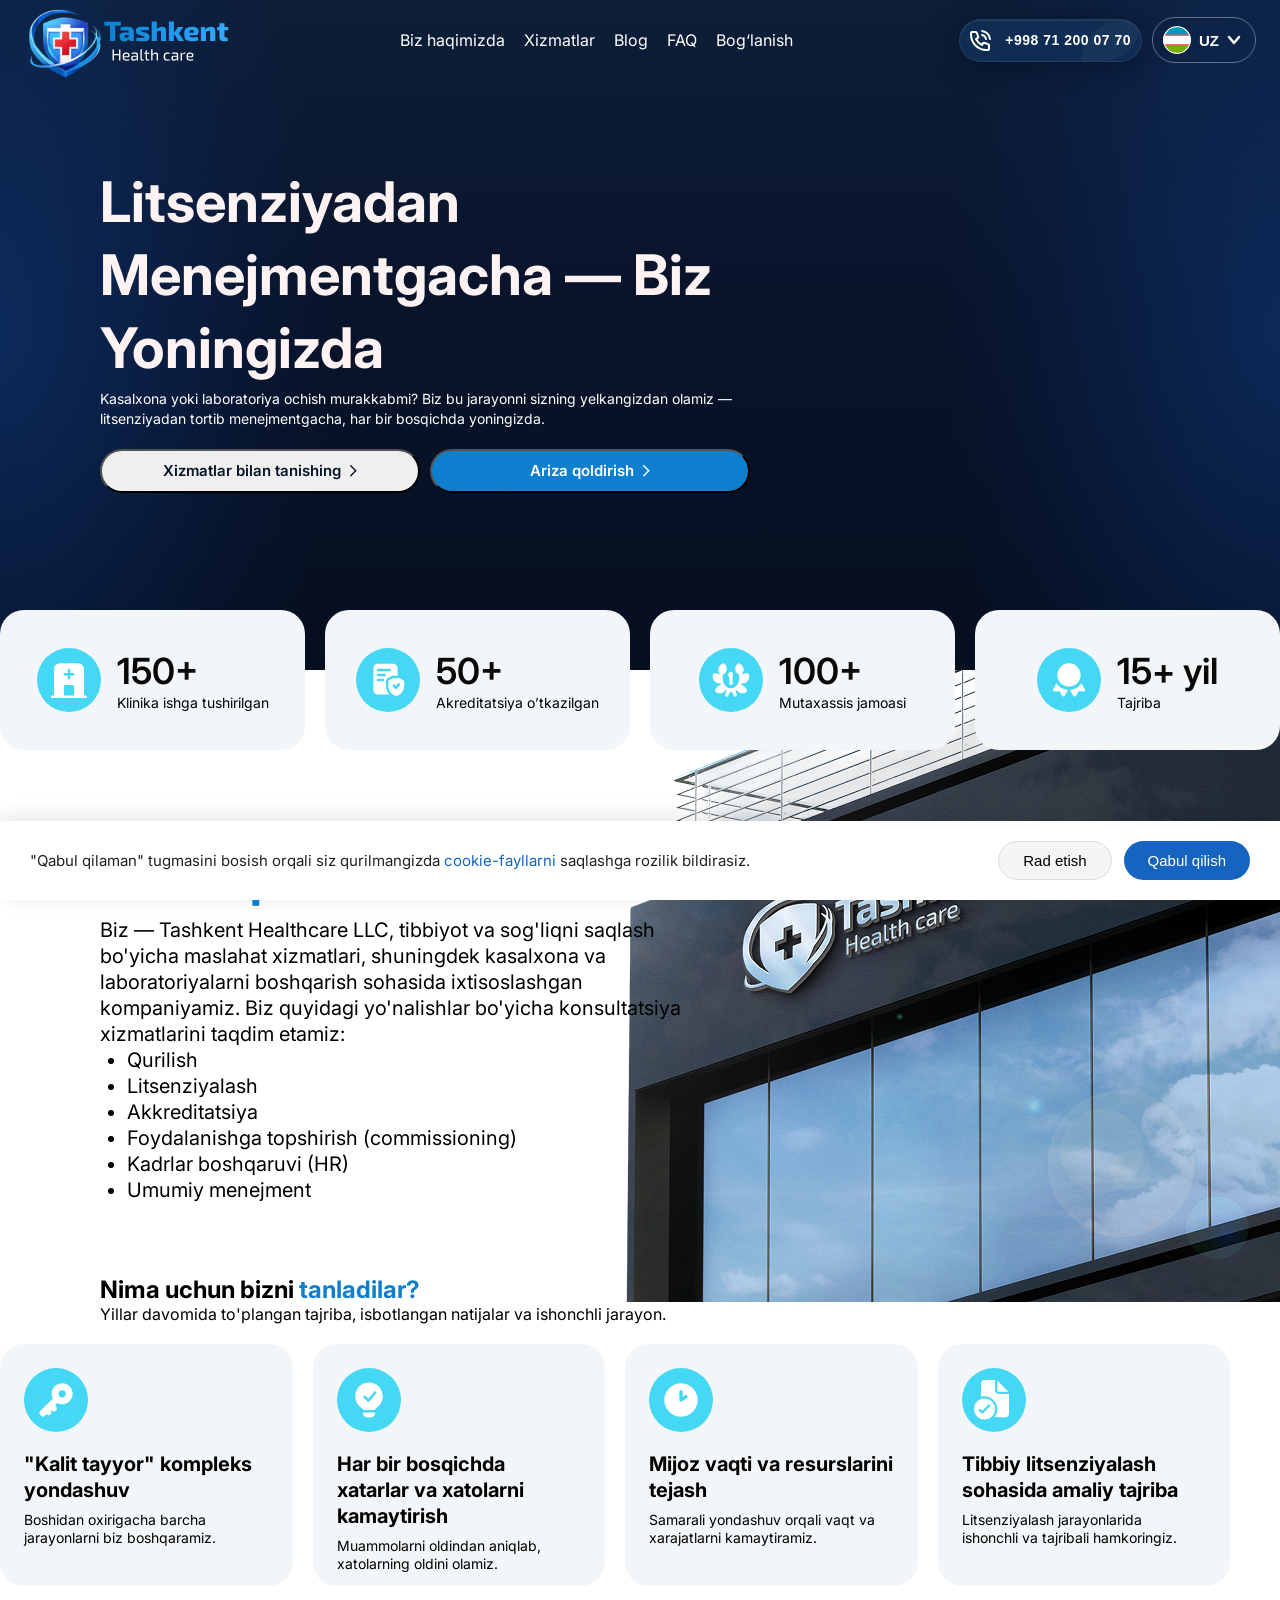
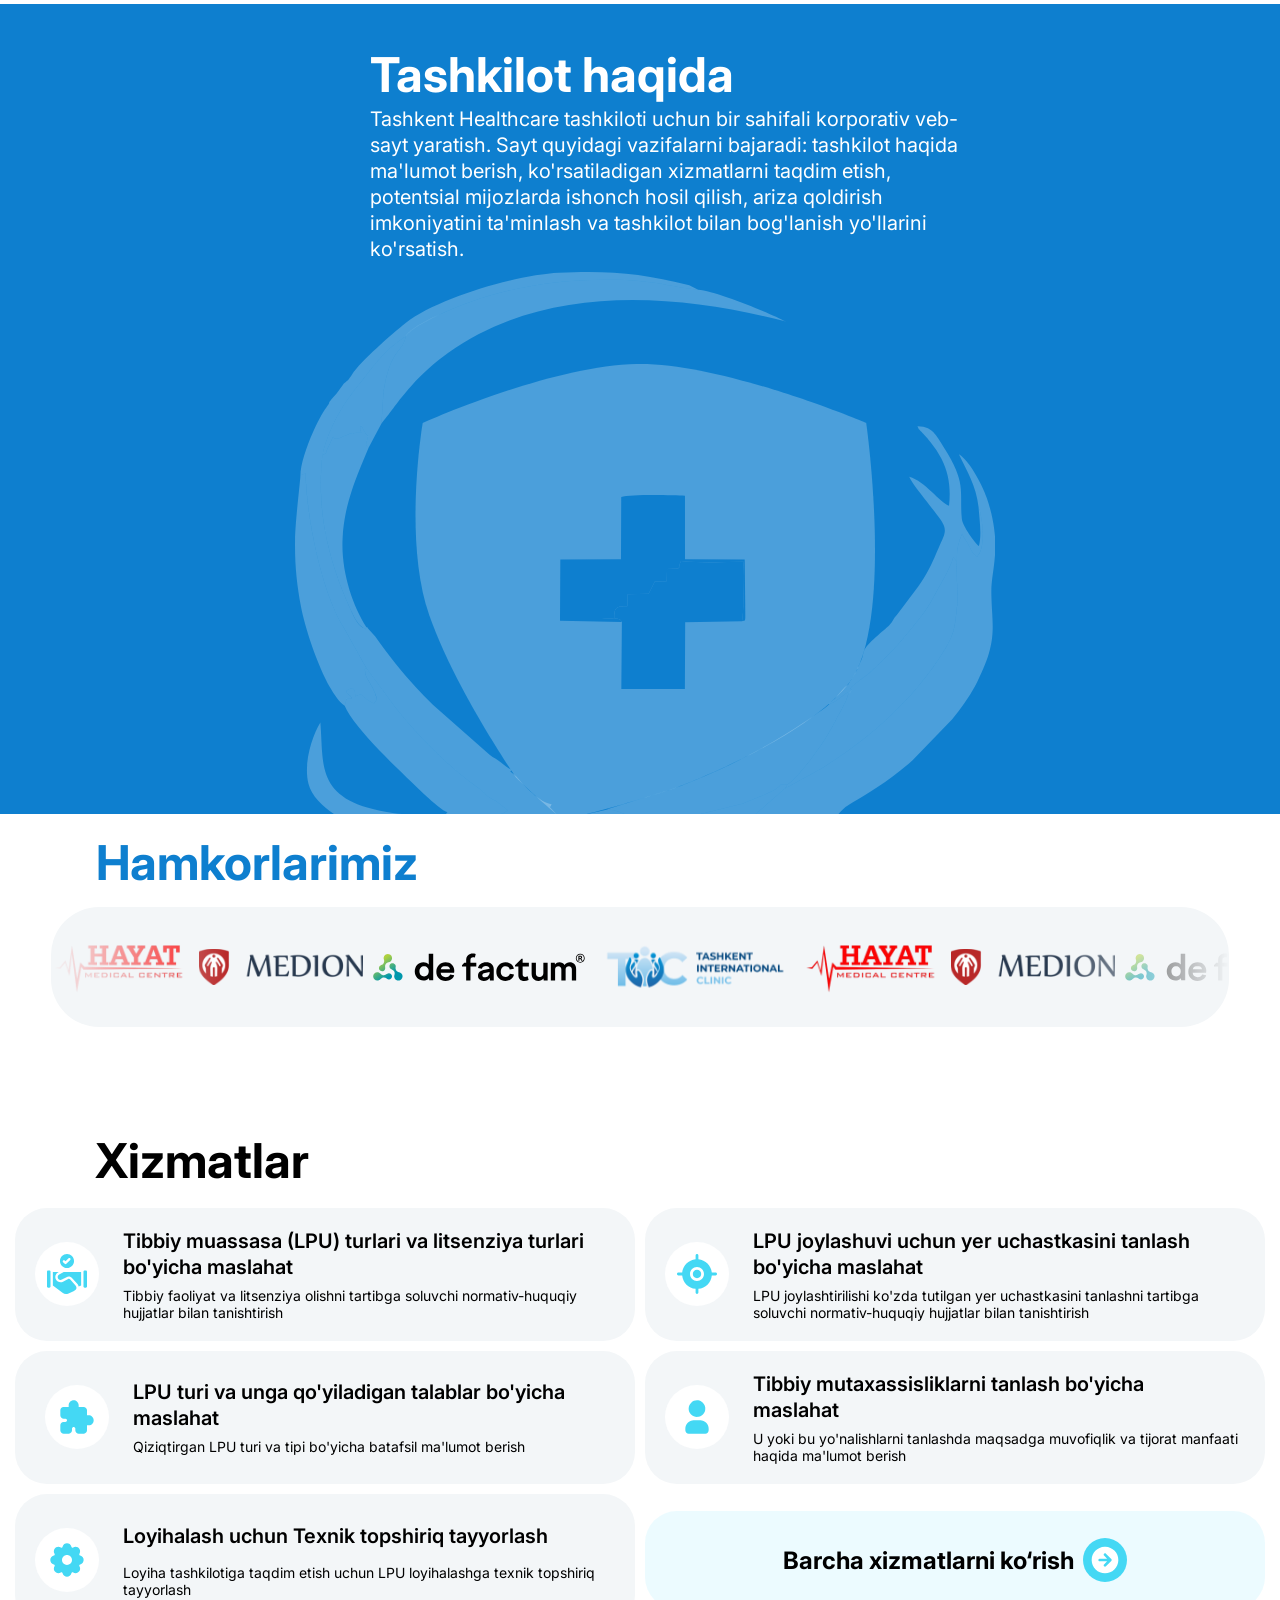
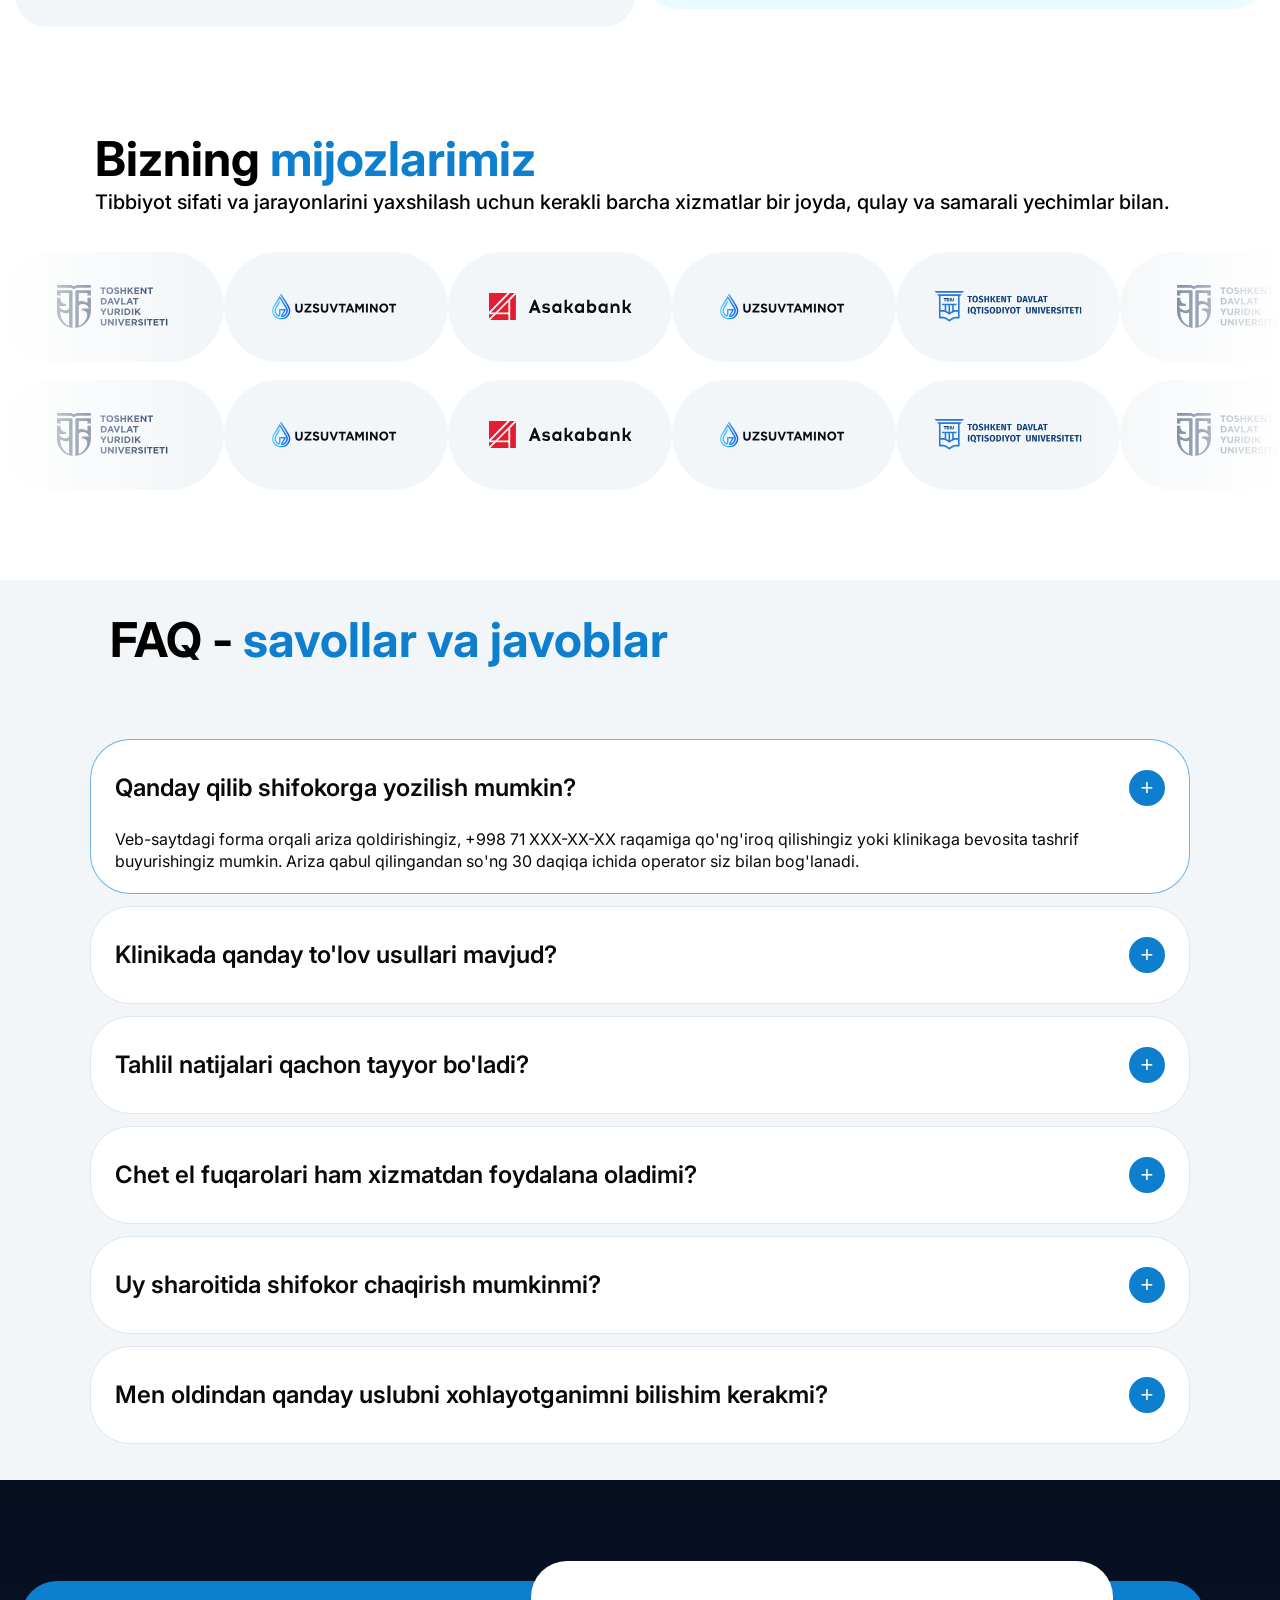
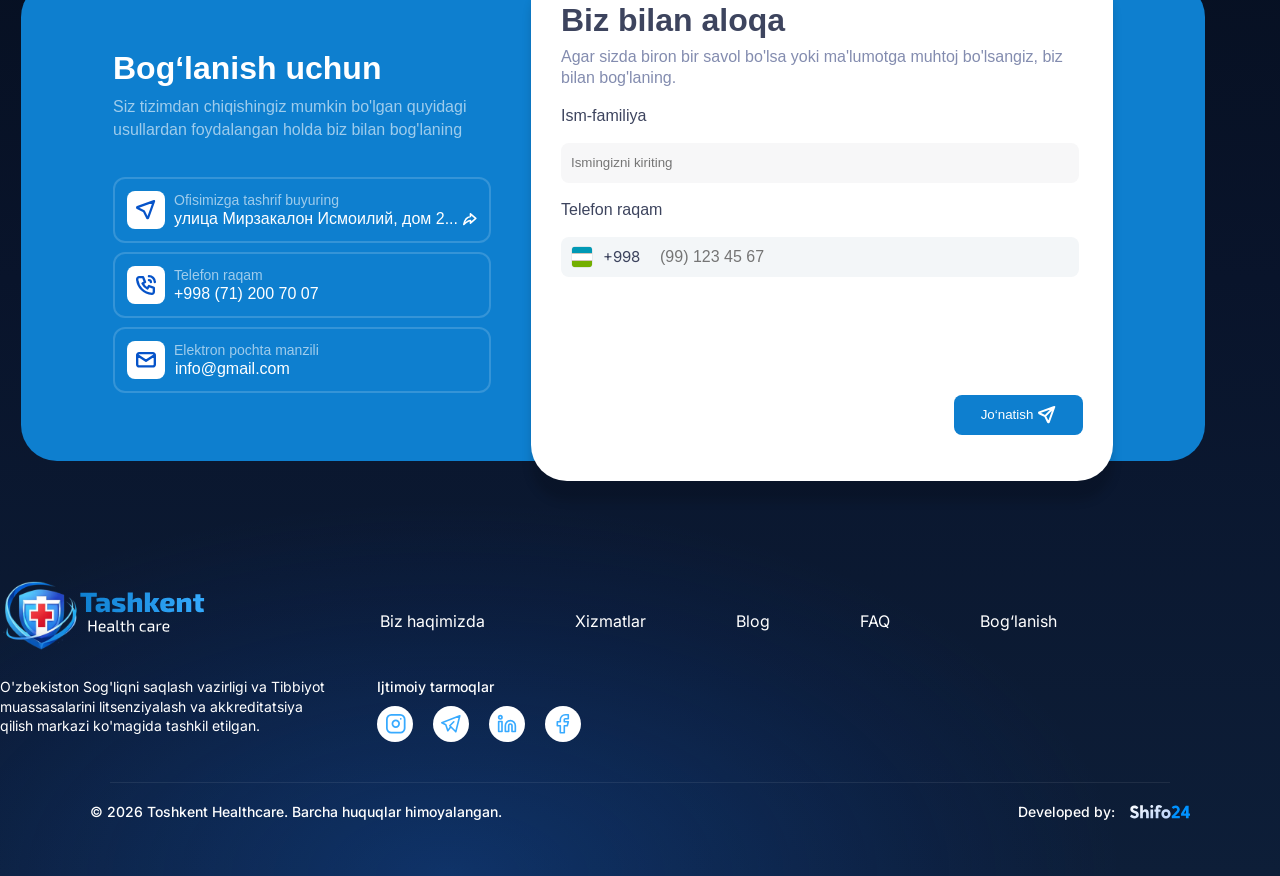
==== commit 71a7b426: "buldi" ====
--- a/index.html
+++ b/index.html
@@ -81,8 +81,6 @@
       </button>
     </div>
 </div>
-
-
      </nav>
 
      <div class="nav-mobile" id="navMobile">
@@ -229,7 +227,9 @@
         </div>
         <img class="img58" src="./images/img22.svg" alt="">
       </section>
-      <h1 class="h9">Hamkorlarimiz</h1>
+      <div class="h9kontainer">
+        <h1 class="h9">Hamkorlarimiz</h1>
+      </div>
       <section class="page6">
         <div class="marquee-container">
           <div class="marquee-track">
@@ -245,7 +245,9 @@
         </div>
       </section>
       <br /><br /><br />
-      <h1 class="h10" id="services">Xizmatlar</h1>
+      <div class="h9kontainer">
+        <h1 class="h10" id="services">Xizmatlar</h1>
+      </div>
       <br />
       <section class="page7" >
         <div class="div6">
@@ -283,8 +285,7 @@
             </h2>
             <br />
             <p class="p9">
-              LPU joylas tanlashni tartibga soluvchi normativ-huquqiy hujjatlar
-              bilan tanishtirish.....
+              Qiziqtirgan LPU turi va tipi bo'yicha batafsil ma'lumot berish
             </p>
           </div>
         </div>
@@ -319,12 +320,14 @@
         </a>
       </section> 
       <br /><br /><br /><br  />
-      <div id="blog">
-        <h1 class="h10" >Bizning <span class="span1">mijozlarimiz</span></h1>
-        <p class="p10">
-          Tibbiyot sifati va jarayonlarini yaxshilash uchun kerakli barcha
-          xizmatlar bir joyda, qulay va samarali yechimlar bilan.
-        </p>
+      <div class="h9kontainer">
+        <div id="blog">
+          <h1 class="h10" >Bizning <span class="span1">mijozlarimiz</span></h1>
+          <p class="p10">
+            Tibbiyot sifati va jarayonlarini yaxshilash uchun kerakli barcha
+            xizmatlar bir joyda, qulay va samarali yechimlar bilan.
+          </p>
+        </div>
       </div>
       <br /><br />
       <section>
@@ -391,11 +394,13 @@
         </div>
       </section>
       <section class="page8" >
-        <h1 class="h13" id="faq">
-          FAQ - <span class="span1">savollar va javoblar</span>
-        </h1>
+        <div class="h9kontainer">
+          <h1 class="h13" id="faq">
+            FAQ - <span class="span1">savollar va javoblar</span>
+          </h1>
+        </div>
         <div class="faq-container">
-          <div class="faq-item">
+          <div class="faq-item active">
             <div class="faq-header">
               <span class="faq-question"
                 >Qanday qilib shifokorga yozilish mumkin?</span
@@ -532,34 +537,32 @@
               <label for="fname">Ism-familiya</label>
               <br />
               <input type="text" placeholder="Ismingizni kiriting" /><br />
-              <label for="fname">Telefon raqam</label><br />
-              <div class="input-wrapper">
-                <img src="./images/img4.svg" alt="uz" class="flag-icon" />
-                <input type="text" placeholder="+998" />
-              </div>
-
+            <label for="fname">Telefon raqam</label><br />
+<div class="input-wrapper">
+  <img src="./images/img4.svg" alt="uz" class="flag-icon" />
+<span style="color: #3D445E; font-size: 15px; white-space: nowrap; font-family: 'Inter', sans-serif;">+998</span>  <input type="tel" id="phoneInput" placeholder="(99) 123 45 67" maxlength="15" />
+</div>
                 <div class="div14">
                   <div
                     class="g-recaptcha"
                     data-sitekey="6LfvCNIsAAAAB--xFIZj6KLZidn6n8SaTSmwEUU"
                   ></div>
                 </div>
-
               <button class="btn5">
                 Jo‘natish <img src="./images/img6.svg" alt="" />
               </button>
             </form>
           </div>
         </div>
+        <br><br><br><br><br>
         <footer>
           <div class="div16">
-            <div class="logo-2">
-              <img src="./images/image 200.svg" alt="" />
-              <div>
-                <h1 class="h1">Tashkent</h1>
-                <p class="p1">Health care</p>
-              </div>
-            </div>
+           <a href="./index.html" class="logo-1" style="cursor: pointer; text-decoration: none;">
+    <img class="img200" src="./images/image 200.svg" alt="" />
+    <div>
+      <img class="Toshkent" src="images/boshlogo.svg" alt="">
+    </div>
+  </a>
             <ul class="ul3">
               <li class="li1" data-target="about">Biz haqimizda</li>
               <li class="li1" data-target="services">Xizmatlar</li>
--- a/style.css
+++ b/style.css
@@ -9,7 +9,6 @@
   width: 100%;
 }
 .container {
-  max-width: 1520.1px;
   margin: auto;
   overflow: hidden;
 }
@@ -354,6 +353,8 @@
   margin-top: 20px;
 }
 .page-1-ichi {
+ width: 1500px;
+ margin: auto;
   height: 600px;
   padding: 96px 100px;
 }
@@ -447,6 +448,8 @@
   margin-left: 27px;
 }
 .page3 {
+  max-width: 1500px;
+  margin: auto;
   display: flex;
   align-items: center;
   justify-content: space-between;
@@ -508,9 +511,12 @@
   display: flex;
   align-items: center;
   justify-content: center;
-  gap: 130px;
+  gap: 10px;
   padding-top: 40px;
   flex-wrap: wrap;
+}
+.img58{
+  margin-left: 10px;
 }
 .h8 {
   font-family: "Inter", sans-serif;
@@ -553,6 +559,165 @@
   color: rgba(14, 127, 207, 1);
   margin-left: 96px;
   margin-top: 25px;
+}
+.marquee-container {
+  max-width: 1500px;
+  margin: auto;
+  overflow: hidden;
+  width: 100%;
+  mask-image: linear-gradient(
+    to right,
+    transparent 0%,
+    black 15%,
+    black 85%,
+    transparent 100%
+  );
+  -webkit-mask-image: linear-gradient(
+    to right,
+    transparent 0%,
+    black 15%,
+    black 85%,
+    transparent 100%
+  );
+}
+.marquee-track {
+  display: flex;
+  gap: 10px;
+  width: max-content;
+  animation: marquee 10s linear infinite;
+}
+@keyframes marquee {
+  from {
+    transform: translateX(0);
+  }
+  to {
+    transform: translateX(-13.33%);
+  }
+}
+
+.marquee-track-left:hover,
+.marquee-track-right:hover {
+  animation-play-state: paused;
+}
+
+.h10 {
+  font-family: "Inter", sans-serif;
+  font-weight: 700;
+  font-style: Bold;
+  font-size: 48px;
+  margin-left: 95px;
+  margin-top: 30px;
+  
+}
+.div6 {
+  width: 620px;
+  height: 133px;
+  opacity: 1;
+  gap: 24px;
+  border-radius: 32px;
+  padding-top: 24px;
+  padding-right: 20px;
+  padding-bottom: 24px;
+  padding-left: 20px;
+  background-color: rgba(243, 246, 248, 1);
+  display: flex;
+  align-items: center;
+  justify-content: center;
+}
+
+
+.div22 {
+  width: 100%;
+  max-width: 1265px;
+  height: auto;
+  gap: 24px;
+  border-radius: 32px;
+  padding: 24px 20px;
+  background-color: rgba(243, 246, 248, 1);
+  display: flex;
+  align-items: center;
+  justify-content: center;
+  box-sizing: border-box;
+  
+}
+
+.div22 h2.h11 {
+  width: 84% !important;
+}
+
+.div22 img {
+  margin-left: 0 !important;
+  flex-shrink: 0;
+  width: 48px;
+}
+
+@media (max-width: 768px) {
+  .div22 {
+    flex-direction: row;
+    border-radius: 20px;
+    padding: 16px;
+    gap: 14px;
+  }
+  .div22 img { width: 40px; }
+  .div22 h2.h11 { font-size: 15px !important; }
+}
+
+@media (max-width: 480px) {
+  .div22 { border-radius: 14px; padding: 14px; gap: 10px; }
+  .div22 img { width: 34px; }
+  .div22 h2.h11 { font-size: 14px !important; }
+}
+
+.h11 {
+  width: 472px;
+  height: 41px;
+  font-family: "Inter", sans-serif;
+  font-weight: 600;
+  font-style: Semi Bold;
+  font-size: 20px;
+  line-height: 130%;
+  letter-spacing: 0%;
+}
+
+.p9 {
+  font-family: "Inter", sans-serif;
+  font-size: 14px;
+}
+.page7 {
+  max-width: 1500px;
+  margin: auto;
+  display: flex;
+  align-items: center;
+  justify-content: center;
+  gap: 10px;
+  flex-wrap: wrap;
+}
+.p10 {
+  font-family: "Inter", sans-serif;
+  font-weight: 500;
+  font-style: Medium;
+  font-size: 20px;
+  line-height: 140%;
+  letter-spacing: 0%;
+  margin-left: 95px;
+}
+.div8 {
+  width: 224px;
+  height: 110px;
+  border-radius: 1000px;
+  background-color: rgba(243, 246, 248, 1);
+  display: flex;
+  align-items: center;
+  justify-content: center;
+  gap: 8px;
+  transition:
+    background-color 1.3s ease,
+    border 1.3s ease;
+  border: 1px solid transparent;
+}
+.div8:hover {
+  background-color: white;
+  border-color: #2dd4bf;
 }
 .marquee-container {
   overflow: hidden;
@@ -572,187 +737,6 @@
     transparent 100%
   );
 }
-.marquee-track {
-  display: flex;
-  gap: 10px;
-  width: max-content;
-  animation: marquee 10s linear infinite;
-}
-@keyframes marquee {
-  from {
-    transform: translateX(0);
-  }
-  to {
-    transform: translateX(-13.33%);
-  }
-}
-
-.marquee-track-left:hover,
-.marquee-track-right:hover {
-  animation-play-state: paused;
-}
-
-.h10 {
-  font-family: "Inter", sans-serif;
-  font-weight: 700;
-  font-style: Bold;
-  font-size: 48px;
-  margin-left: 95px;
-  margin-top: 30px;
-}
-.div6 {
-  width: 620px;
-  height: 103px;
-  opacity: 1;
-  gap: 24px;
-  border-radius: 32px;
-  padding-top: 24px;
-  padding-right: 20px;
-  padding-bottom: 24px;
-  padding-left: 20px;
-  background-color: rgba(243, 246, 248, 1);
-  display: flex;
-  align-items: center;
-  justify-content: center;
-}
-/* .div22 {
-  width: 1310px;
-  height: 103px;
-  opacity: 1;
-  gap: 24px;
-  border-radius: 32px;
-  padding-top: 24px;
-  padding-right: 20px;
-  padding-bottom: 24px;
-  background-color: rgba(243, 246, 248, 1);
-  display: flex;
-  align-items: center;
-  justify-content: center;
-} */
-
-.div22 {
-  width: 100%;
-  max-width: 1340px;
-  height: auto;
-  gap: 24px;
-  border-radius: 32px;
-  padding: 24px 20px;
-  background-color: rgba(243, 246, 248, 1);
-  display: flex;
-  align-items: center;
-  justify-content: center;
-  box-sizing: border-box;
-  
-}
-
-.div22 h2.h11 {
-  width: 84% !important;
-}
-
-.div22 img {
-  margin-left: 0 !important;
-  flex-shrink: 0;
-  width: 48px;
-}
-
-@media (max-width: 768px) {
-  .div22 {
-    flex-direction: row;
-    border-radius: 20px;
-    padding: 16px;
-    gap: 14px;
-  }
-  .div22 img { width: 40px; }
-  .div22 h2.h11 { font-size: 15px !important; }
-}
-
-@media (max-width: 480px) {
-  .div22 { border-radius: 14px; padding: 14px; gap: 10px; }
-  .div22 img { width: 34px; }
-  .div22 h2.h11 { font-size: 14px !important; }
-}
-
-.h11 {
-  width: 472px;
-  height: 41px;
-  font-family: "Inter", sans-serif;
-  font-weight: 600;
-  font-style: Semi Bold;
-  font-size: 20px;
-  line-height: 130%;
-  letter-spacing: 0%;
-}
-
-.p9 {
-  font-family: "Inter", sans-serif;
-  font-size: 14px;
-}
-.page7 {
-  display: flex;
-  align-items: center;
-  justify-content: center;
-  gap: 10px;
-  flex-wrap: wrap;
-}
-.div7 {
-  width: 660px;        /* Kompyuterda (katta ekranda) aniq 620px bo'ladi */
-  max-width: 100%;     /* Ekran 620px dan kichrayganda "devorga" tegmasligi uchun */
-  
-  height: 98px;
-  background: rgba(69, 218, 248, 0.1);
-  border-radius: 32px;
-  display: flex;
-  align-items: center;
-  justify-content: center;
-  box-sizing: border-box; /* Ichki paddinglar kenglikni buzmasligi uchun */
-  font-family: "Inter", sans-serif;
- gap: 9px;
-}
-.p10 {
-  font-family: "Inter", sans-serif;
-  font-weight: 500;
-  font-style: Medium;
-  font-size: 20px;
-  line-height: 140%;
-  letter-spacing: 0%;
-  margin-left: 95px;
-}
-.div8 {
-  width: 224px;
-  height: 110px;
-  border-radius: 1000px;
-  background-color: rgba(243, 246, 248, 1);
-  display: flex;
-  align-items: center;
-  justify-content: center;
-  gap: 8px;
-  transition:
-    background-color 1.3s ease,
-    border 1.3s ease;
-  border: 1px solid transparent;
-}
-.div8:hover {
-  background-color: white;
-  border-color: #2dd4bf;
-}
-.marquee-container {
-  overflow: hidden;
-  width: 100%;
-  mask-image: linear-gradient(
-    to right,
-    transparent 0%,
-    black 15%,
-    black 85%,
-    transparent 100%
-  );
-  -webkit-mask-image: linear-gradient(
-    to right,
-    transparent 0%,
-    black 15%,
-    black 85%,
-    transparent 100%
-  );
-}
 .marquee-track-left {
   display: flex;
   width: max-content;
@@ -786,7 +770,7 @@
 }
 
 .faq-container {
-  max-width: 1200px;
+  max-width: 1450px;
   margin: 40px auto;
   display: flex;
   flex-direction: column;
@@ -927,12 +911,12 @@
   max-width: 1184px;
   border-radius: 36px;
   background-color: rgba(14, 127, 207, 1);
-  margin-left: 300px;
   display: flex;
   align-items: center;
   justify-content: center;
   gap: 40px;
   flex-wrap: wrap;
+  margin: auto;
 }
 .h14 {
   font-family: "VK Sans Display", sans-serif;
@@ -1043,7 +1027,7 @@
   letter-spacing: 0px;
   color: rgba(61, 68, 94, 1);
   margin-left: 30px;
-  margin-top: 63px;
+  margin-top: 40px;
 }
 .p15 {
   font-family: "VK Sans Display", sans-serif;
@@ -1161,11 +1145,12 @@
 }
 .div16 {
   display: flex;
+  align-items: center;
+  margin:  auto;
   gap: 100px;
   color: white;
-  margin-left: 110px;
-  margin-top: 50px;
   flex-wrap: wrap;
+  margin: auto;
 }
 .ul3 {
   display: flex;
@@ -1198,8 +1183,13 @@
 .div17 {
   display: flex;
   gap: 50px;
-  margin-left: 120px;
   margin-top: 25px;
+}
+footer {
+  max-width: 1300px;
+  width: 100%;
+  margin:  auto;
+  box-sizing: border-box;
 }
 
 
@@ -1307,13 +1297,7 @@
   text-decoration: none;
   color: inherit;
 }
-.nav2 {
-  color: white;
-  display: flex;
-  align-items: center;
-  justify-content: space-around;
-  color: black;
-}
+
 
 .p20 {
   font-family: "Inter", sans-serif;
@@ -1331,7 +1315,8 @@
   align-items: center;
   gap: 10px;
   margin-left: 140px;
-  margin-top: 39px;
+  margin-top: 100px;
+
 }
 .h16 {
   font-family: "Inter", sans-serif;
@@ -1347,7 +1332,11 @@
   flex-wrap: wrap;
   gap: 30px;
   margin-top: 60px;
-}
+  padding: 0 5%; 
+  max-width: 1500px;
+  margin: 0 auto;
+}
+
 .div23 {
   display: grid;
   align-items: center;
@@ -1357,8 +1346,6 @@
 .rasm1 {
   margin-left: 10px;
 }
-
-
 
 
 /* ================================================
@@ -1495,7 +1482,7 @@
 
 
   /* Hero */
-  .page-1-ichi { padding: 70px 40px; height: auto; min-height: 380px; }
+  .page-1-ichi { padding: 150px 40px; height: auto; min-height: 380px; }
   .h2 { font-size: 40px; max-width: 100%; height: auto; }
   .p3 { width: 100%; max-width: 100%; height: auto; }
   .btn1, .btn2 { width: 240px; font-size: 14px; }
@@ -1505,7 +1492,7 @@
     flex-wrap: wrap;
     margin-top: -70px;
     padding: 0 24px;
-    gap: 12px;
+    gap: 12px;  
   }
   .div3 { width: calc(50% - 6px); height: 120px; }
 
@@ -1576,7 +1563,7 @@
   .phone-number { display: none; }
 
   /* Hero */
-  .page-1-ichi { padding: 60px 24px; }
+  .page-1-ichi { padding: 90px 24px; }
   .h2 { font-size: 34px; }
   .btns { flex-direction: column; align-items: flex-start; gap: 12px; }
   .btn1, .btn2 { width: 100%; max-width: 320px; }
@@ -1657,7 +1644,7 @@
 
 
   /* Hero */
-  .page-1-ichi { padding: 50px 16px; min-height: 320px; }
+  .page-1-ichi { padding: 70px 16px; min-height: 320px; }
   .h2 { font-size: 28px; }
   .p3 { font-size: 13px; }
   .btn1, .btn2 { max-width: 100%; font-size: 14px; height: 42px; }
@@ -1965,7 +1952,6 @@
   margin: 40px auto 0;
   width: calc(100% - 220px);
 }
-
 .nav1 {
   position: fixed;
   top: 0;
@@ -1978,13 +1964,10 @@
   align-items: center;
   justify-content: center;  
   transition: background 0.3s ease, box-shadow 0.3s ease;
-
-}
-
+}
 .nav1 > * {
   flex-shrink: 0;
 }
-
 .nav-inner {
   max-width: 1370px;
   width: 100%;
@@ -1992,6 +1975,25 @@
   align-items: center;
   justify-content: space-between;
   padding: 0 24px;
+  gap: 10px;
+}
+.nav2 {
+  position: fixed;
+  top: 0;
+  left: 0;
+  right: 0;
+  width: 100%;
+  z-index: 999;
+  display: flex;
+  align-items: center;
+  justify-content: space-around;
+  color: black;
+  background: rgba(255, 255, 255, 0.92);
+  backdrop-filter: blur(12px);
+  -webkit-backdrop-filter: blur(12px);
+  padding: 10px 40px;
+  transition: box-shadow 0.3s ease;
+  margin: 0 auto;
   gap: 10px;
 }
 .nav1.scrolled {
@@ -2134,9 +2136,7 @@
     .div20{
       margin-left: 21px;
     }
-    .div7{
-      width: 350px;
-    }
+
     .page-1-ichi{
       margin-left: -50px;
     }
@@ -2149,4 +2149,70 @@
     .img58{
       width: 340px;
     }
+    .div5{
+      height: 258px;
+    }
+    .p10{
+      width: 350px;
+    }
+}
+
+@media (max-width: 472px) {
+   .img58{
+    margin-top: -70px;
+   }
+}
+
+/* <a> teg div7 ni o'rab turadi — unga ham width berish kerak */
+.page7 > a {
+  width: 620px;
+  max-width: 100%;
+  display: flex;
+  justify-content: center;
+}
+
+.div7 {
+  width: 100%;          /* endi <a> kengligini to'liq oladi */
+  height: 98px;
+  background: rgba(69, 218, 248, 0.1);
+  border-radius: 32px;
+  display: flex;
+  align-items: center;
+  justify-content: center;
+  box-sizing: border-box;
+  font-family: "Inter", sans-serif;
+  gap: 9px;
+  padding: 0 20px;
+  flex-wrap: wrap;
+}
+
+@media (max-width: 1024px) {
+  .div6, .div7 { width: 100%; max-width: 680px; }
+  .page7 > a   { width: 100%; max-width: 680px; }
+}
+@media (max-width: 768px) {
+  .div6, .div7 { width: 100%; max-width: 100%; }
+  .page7 > a   { width: 100%; max-width: 100%; }
+  .div7 { height: 80px; border-radius: 20px; }
+}
+@media (max-width: 480px) {
+  .div6, .div7 { width: 100%; }
+  .page7 > a   { width: 100%; }
+  .div7 { height: 70px; border-radius: 16px; padding: 0 16px; }
+}
+@media (max-width: 360px) {
+  .div7 { height: 62px; border-radius: 14px; padding: 0 12px; }
+}
+@media (max-width: 370px) {
+   .div21{
+    margin-left: 39px;
+   }
+   .h16{
+    margin-left: 39px;
+   }
+}
+
+.h9kontainer{
+  max-width: 1500px;
+  margin: auto;
 }
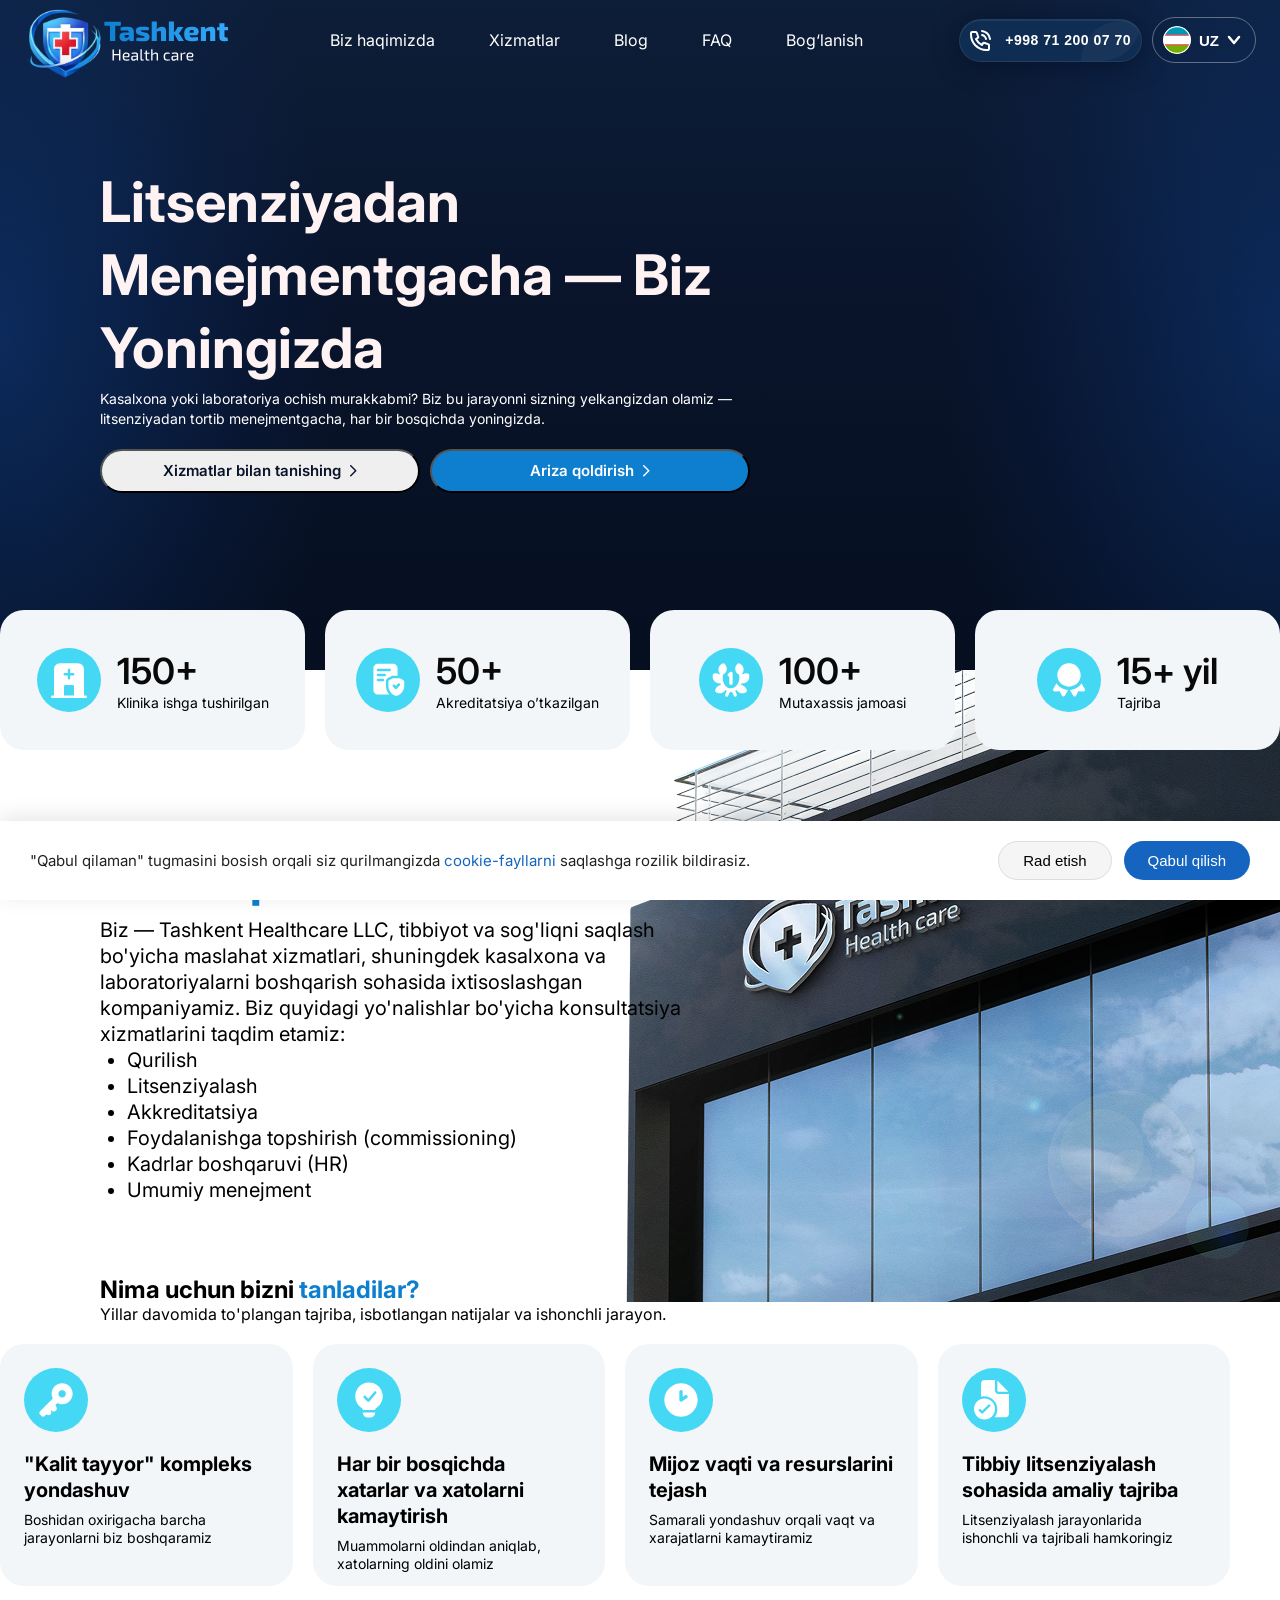
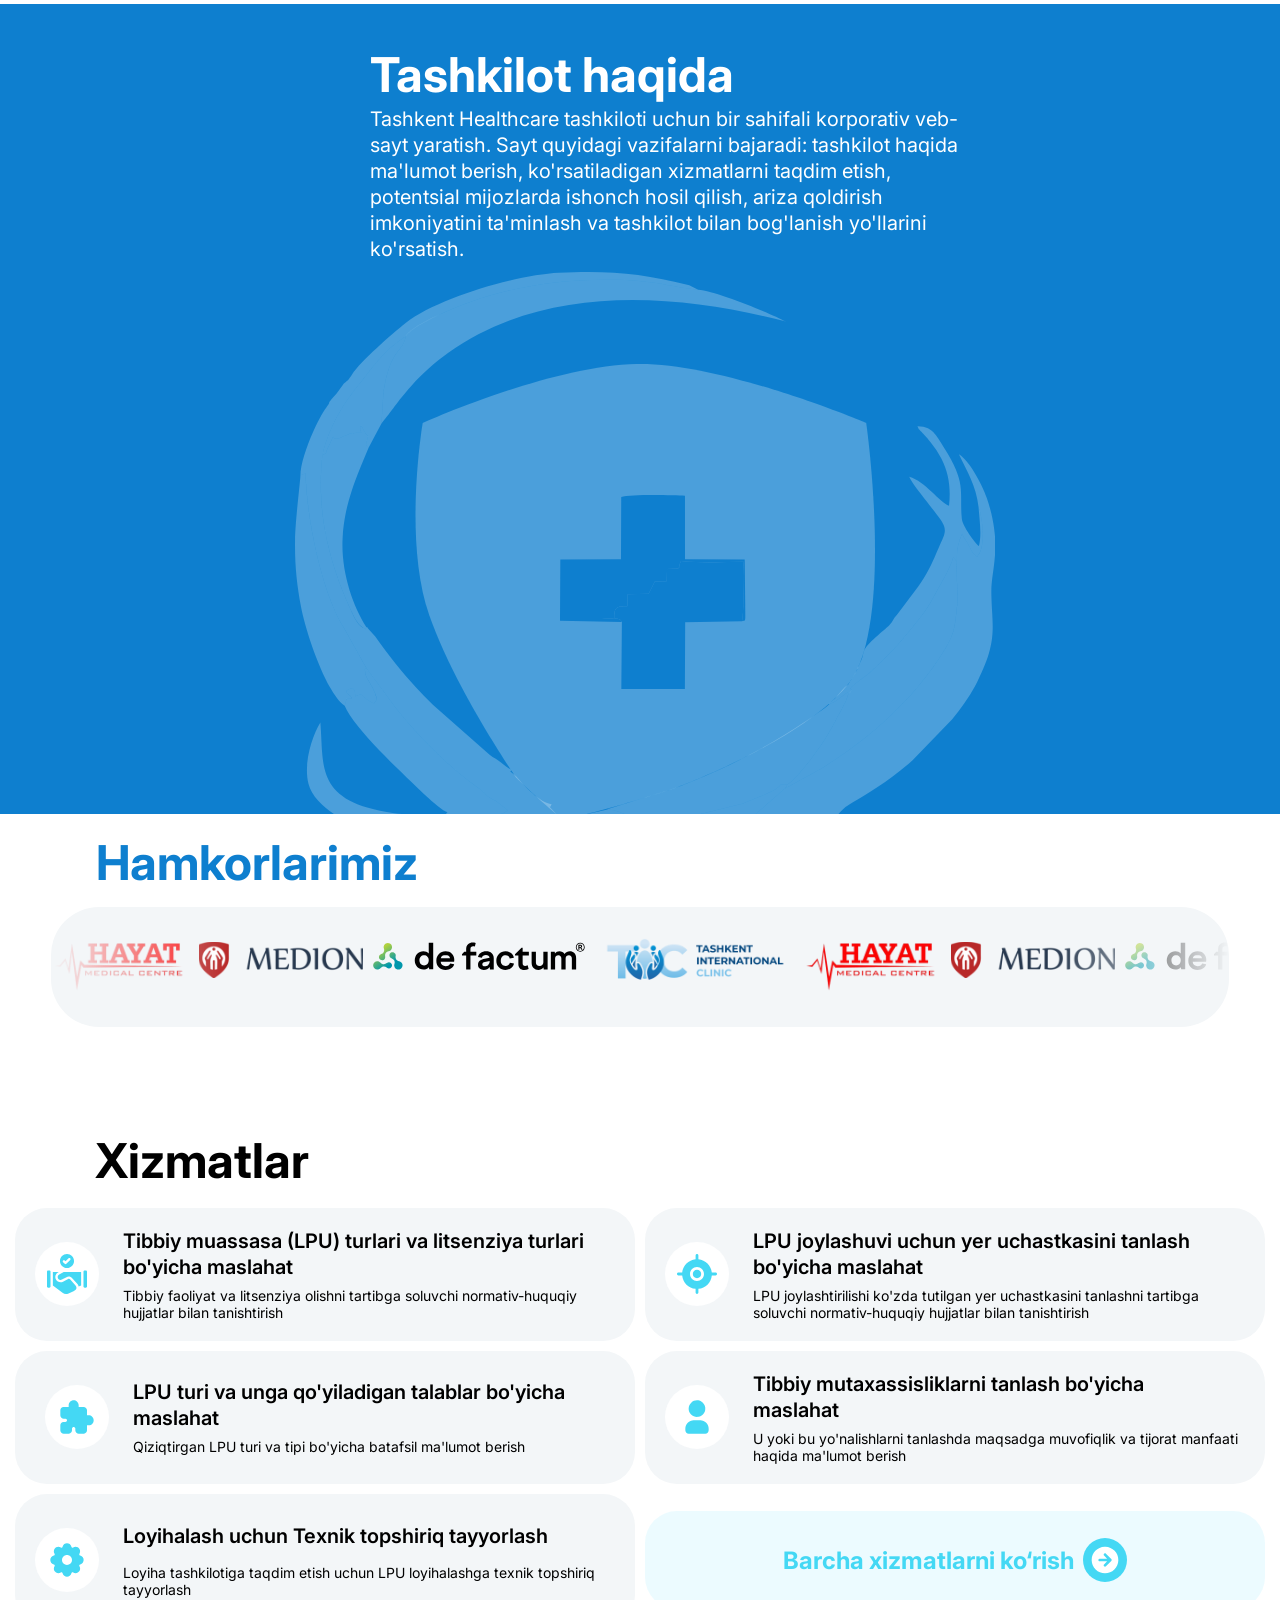
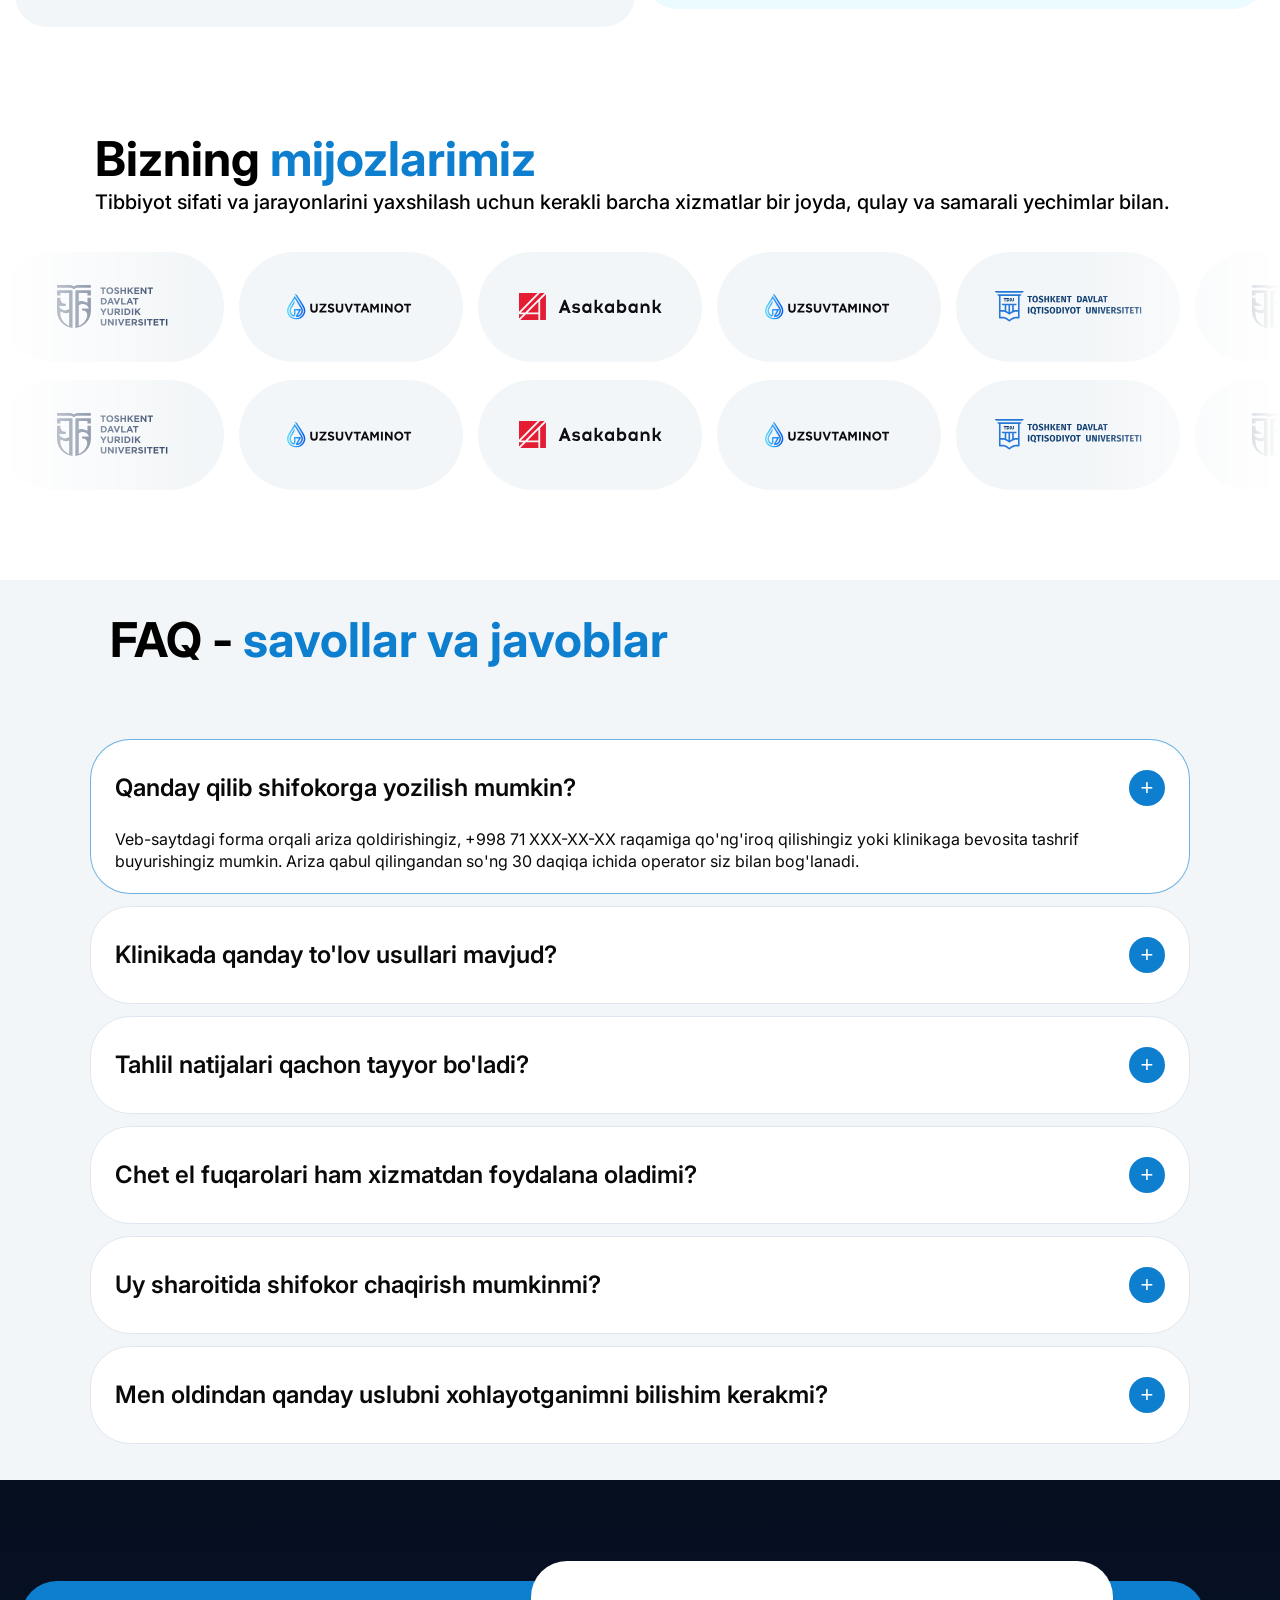
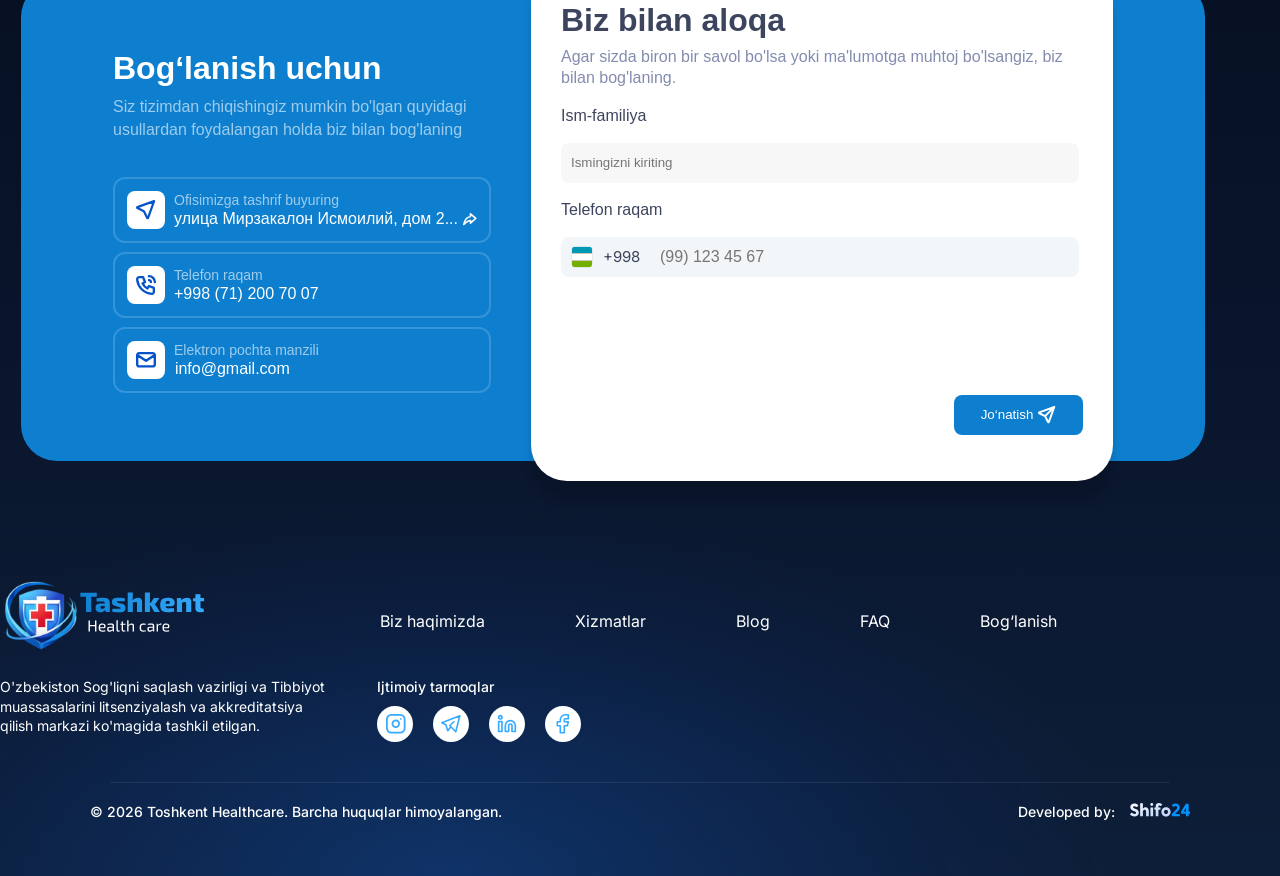
==== commit a2918760: "йшдштвш" ====
--- a/index.html
+++ b/index.html
@@ -49,22 +49,18 @@
       <div class="lang-option active" onclick="pick(this, './images/flag.svg', 'UZ')">
         <span class="flag"><img src="./images/flag.svg" alt="" /></span>
         <span>O'zbekcha</span>
-        <span class="check">✓</span> 
       </div>
       <div class="lang-option" onclick="pick(this, './images/flag.svg', 'УЗ')">
         <span class="flag"><img src="./images/flag.svg" alt="" /></span>
         <span>Ўзбекча</span>
-        <span class="check">✓</span>
       </div>
        <div class="lang-option" onclick="pick(this, 'https://avatars.mds.yandex.net/i?id=1ce4f0725015701203a77c9b55be584298ecf00a-10144593-images-thumbs&n=13', 'QQ')">
         <span class="flag"><img style="width: 30px;" src="https://avatars.mds.yandex.net/i?id=1ce4f0725015701203a77c9b55be584298ecf00a-10144593-images-thumbs&n=13" alt="" /></span>
         <span>Qoraqalpoq</span>
-        <span class="check">✓</span>
       </div>
       <div class="lang-option" onclick="pick(this, './images/en.svg', 'EN')">
         <span class="flag"><img src="./images/en.svg" alt="" /></span>
         <span>English</span>
-        <span class="check">✓</span>
       </div>
       <div class="lang-option" onclick="pick(this, './images/ru.svg', 'RU')">
         <span class="flag"><img src="./images/ru.svg" alt="" /></span>
@@ -185,7 +181,7 @@
           <img src="./images/img23.svg" alt="" />
           <h1 class="h7">"Kalit tayyor" kompleks yondashuv</h1>
           <p class="p7">
-            Boshidan oxirigacha barcha jarayonlarni biz boshqaramiz.
+            Boshidan oxirigacha barcha jarayonlarni biz boshqaramiz
           </p>
         </div>
         <div class="div5">
@@ -194,21 +190,21 @@
             Har bir bosqichda xatarlar va xatolarni kamaytirish
           </h1>
           <p class="p7">
-            Muammolarni oldindan aniqlab, xatolarning oldini olamiz.
+            Muammolarni oldindan aniqlab, xatolarning oldini olamiz
           </p>
         </div>
         <div class="div5">
           <img src="./images/img25.svg" alt="" />
           <h1 class="h7">Mijoz vaqti va resurslarini tejash</h1>
           <p class="p7">
-            Samarali yondashuv orqali vaqt va xarajatlarni kamaytiramiz.
+            Samarali yondashuv orqali vaqt va xarajatlarni kamaytiramiz
           </p>
         </div>
         <div class="div5">
           <img src="./images/img26.svg" alt="" />
           <h1 class="h7">Tibbiy litsenziyalash sohasida amaliy tajriba</h1>
           <p class="p7">
-            Litsenziyalash jarayonlarida ishonchli va tajribali hamkoringiz.
+            Litsenziyalash jarayonlarida ishonchli va tajribali hamkoringiz
           </p>
         </div>
       </section>
@@ -233,15 +229,31 @@
       <section class="page6">
         <div class="marquee-container">
           <div class="marquee-track">
-            <img src="./images/img18.svg" alt="" />
-            <img src="./images/img19.svg" alt="" />
-            <img src="./images/img20.svg" alt="" />
-            <img src="./images/img21.svg" alt="" />
-             <img src="./images/img18.svg" alt="" />
-            <img src="./images/img19.svg" alt="" />
-            <img src="./images/img20.svg" alt="" />
-            <img src="./images/img21.svg" alt="" />
-          </div>
+            <a href="https://hayatmed.uz/" target="_blank">
+              <img src="./images/img18.svg" alt="" />
+            </a>
+            <a href="https://medion.uz/" target="_blank" >
+              <img style="margin-top: 9px;" src="./images/img19.svg" alt="" />
+            </a>
+            <a href="https://defactum.uz/" target="_blank">
+              <img style="margin-top: 9px;" src="./images/img20.svg" alt="" />
+            </a>
+            <a href="https://www.tashclinic.org/en" target="_blank">
+              <img src="./images/img21.svg" alt="" />
+            </a>
+            <a href="https://hayatmed.uz/" target="_blank">
+              <img src="./images/img18.svg" alt="" />
+            </a>
+            <a href="https://medion.uz/" target="_blank">
+              <img style="margin-top: 9px;"  src="./images/img19.svg" alt="" />
+            </a>
+            <a href="https://defactum.uz/" target="_blank">
+             <img style="margin-top: 9px;" src="./images/img20.svg" alt="" />
+            </a>
+              <a href="https://www.tashclinic.org/en" target="_blank">
+              <img src="./images/img21.svg" alt="" />
+            </a>
+        </div>
         </div>
       </section>
       <br /><br /><br />
@@ -614,7 +626,9 @@
             </p>
             <div style="display: flex; align-items: center; gap: 15px">
               <p class="p19">Developed by:</p>
-              <img  src="./images/img5.svg" alt="" />
+              <a href="https://shifo24.com/en" target="_blank">
+                <img  src="./images/img5.svg" alt="" />
+              </a>
             </div>
           </div>
         </footer>
--- a/style.css
+++ b/style.css
@@ -38,7 +38,7 @@
   align-items: center;
   justify-content: center;
   list-style: none;
-  gap: 19px;
+  gap: 54px;
 }
 .logo-1 {
   display: flex;
@@ -739,10 +739,12 @@
 }
 .marquee-track-left {
   display: flex;
+  gap: 15px;
   width: max-content;
   animation: marquee-left 50s linear infinite;
 }
 .marquee-track-right {
+    gap: 15px;
   display: flex;
   width: max-content;
   animation: marquee-right 50s linear infinite;
@@ -2002,6 +2004,11 @@
   -webkit-backdrop-filter: blur(10px);
   box-shadow: 0 4px 24px rgba(0, 0, 0, 0.3);
 }
+.nav2.scrolled {
+  box-shadow: 0 4px 24px rgba(0, 0, 0, 0.12);
+  background: rgba(255, 255, 255, 0.98);
+}
+
 @media (max-width: 480px) {
   .img200 {
     width: 45px !important;
@@ -2215,4 +2222,15 @@
 .h9kontainer{
   max-width: 1500px;
   margin: auto;
+}
+.h12{
+  color: rgba(68, 216, 244, 1);
+}
+
+#about, #services, #blog, #faq {
+  scroll-margin-top: 100px;  /* nav balandligi + biroz bo'shliq */
+}
+
+#contact {
+  scroll-margin-top: 100px;
 }
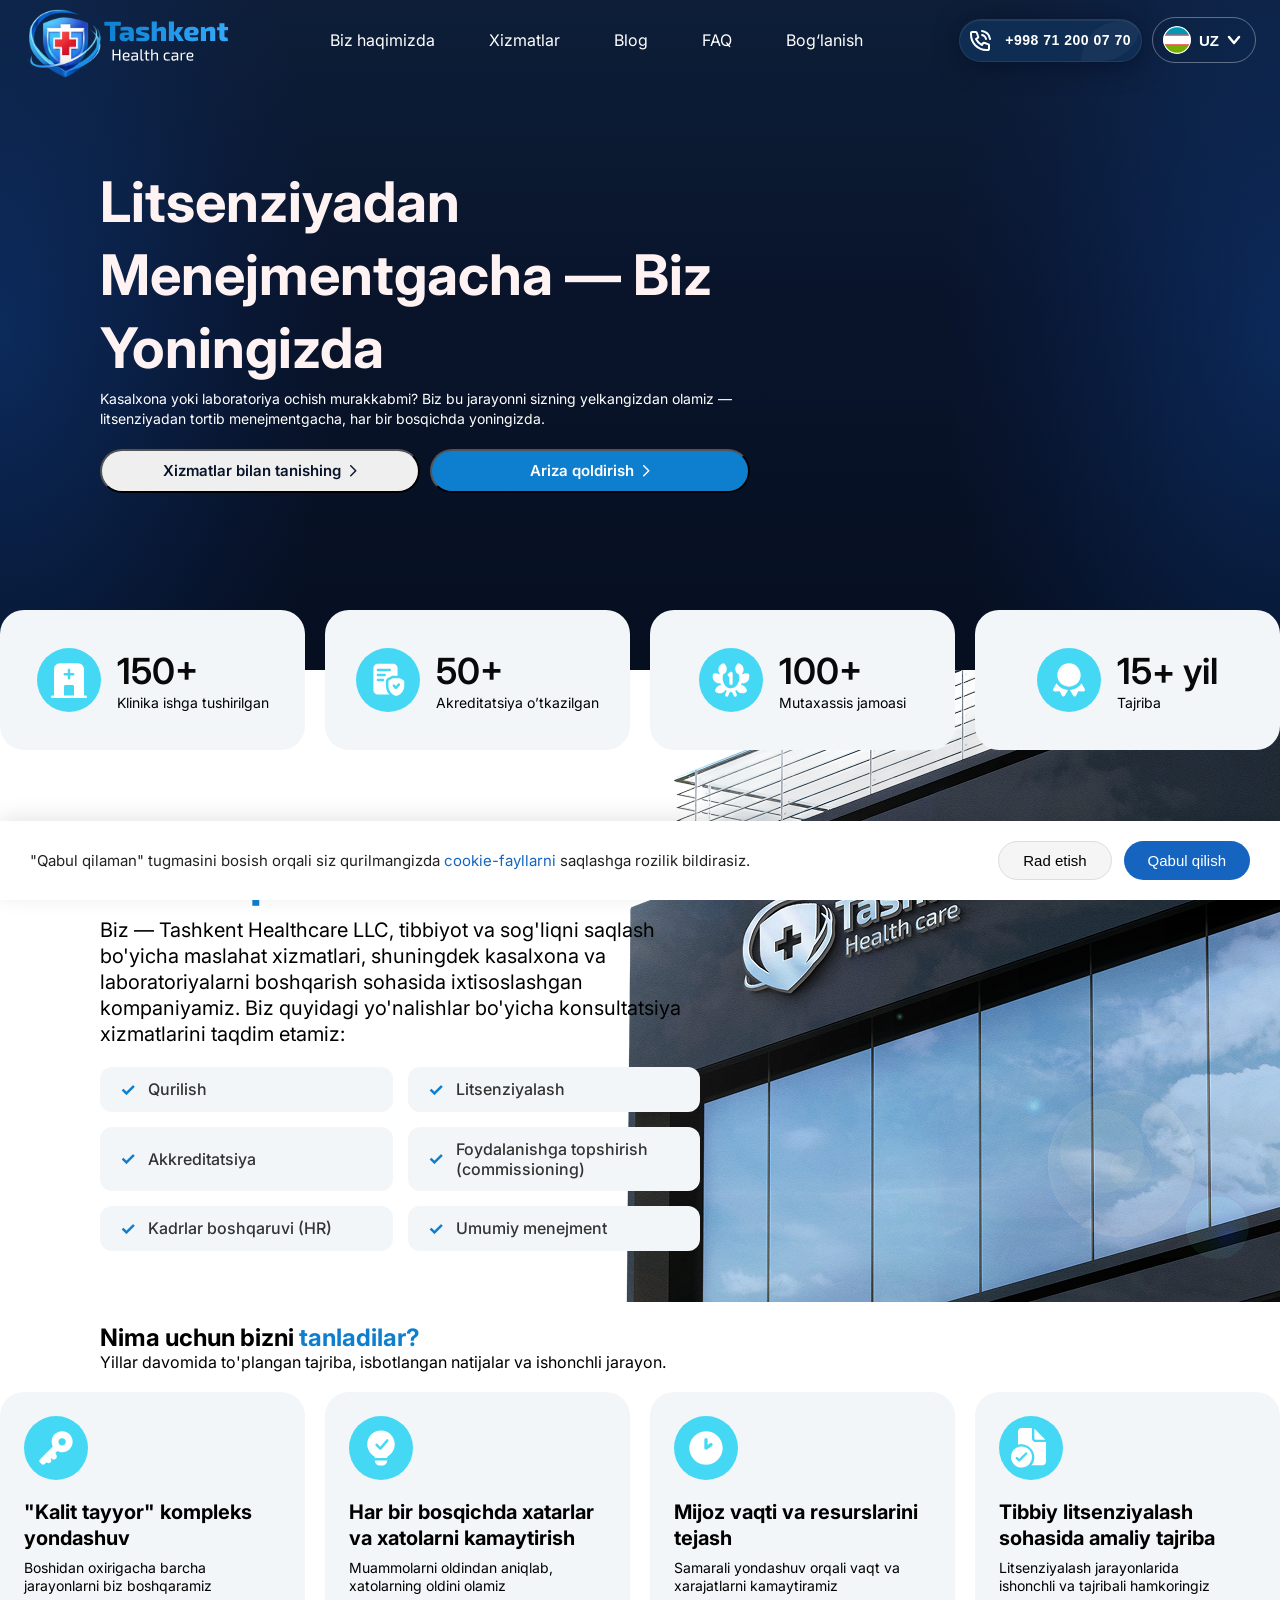
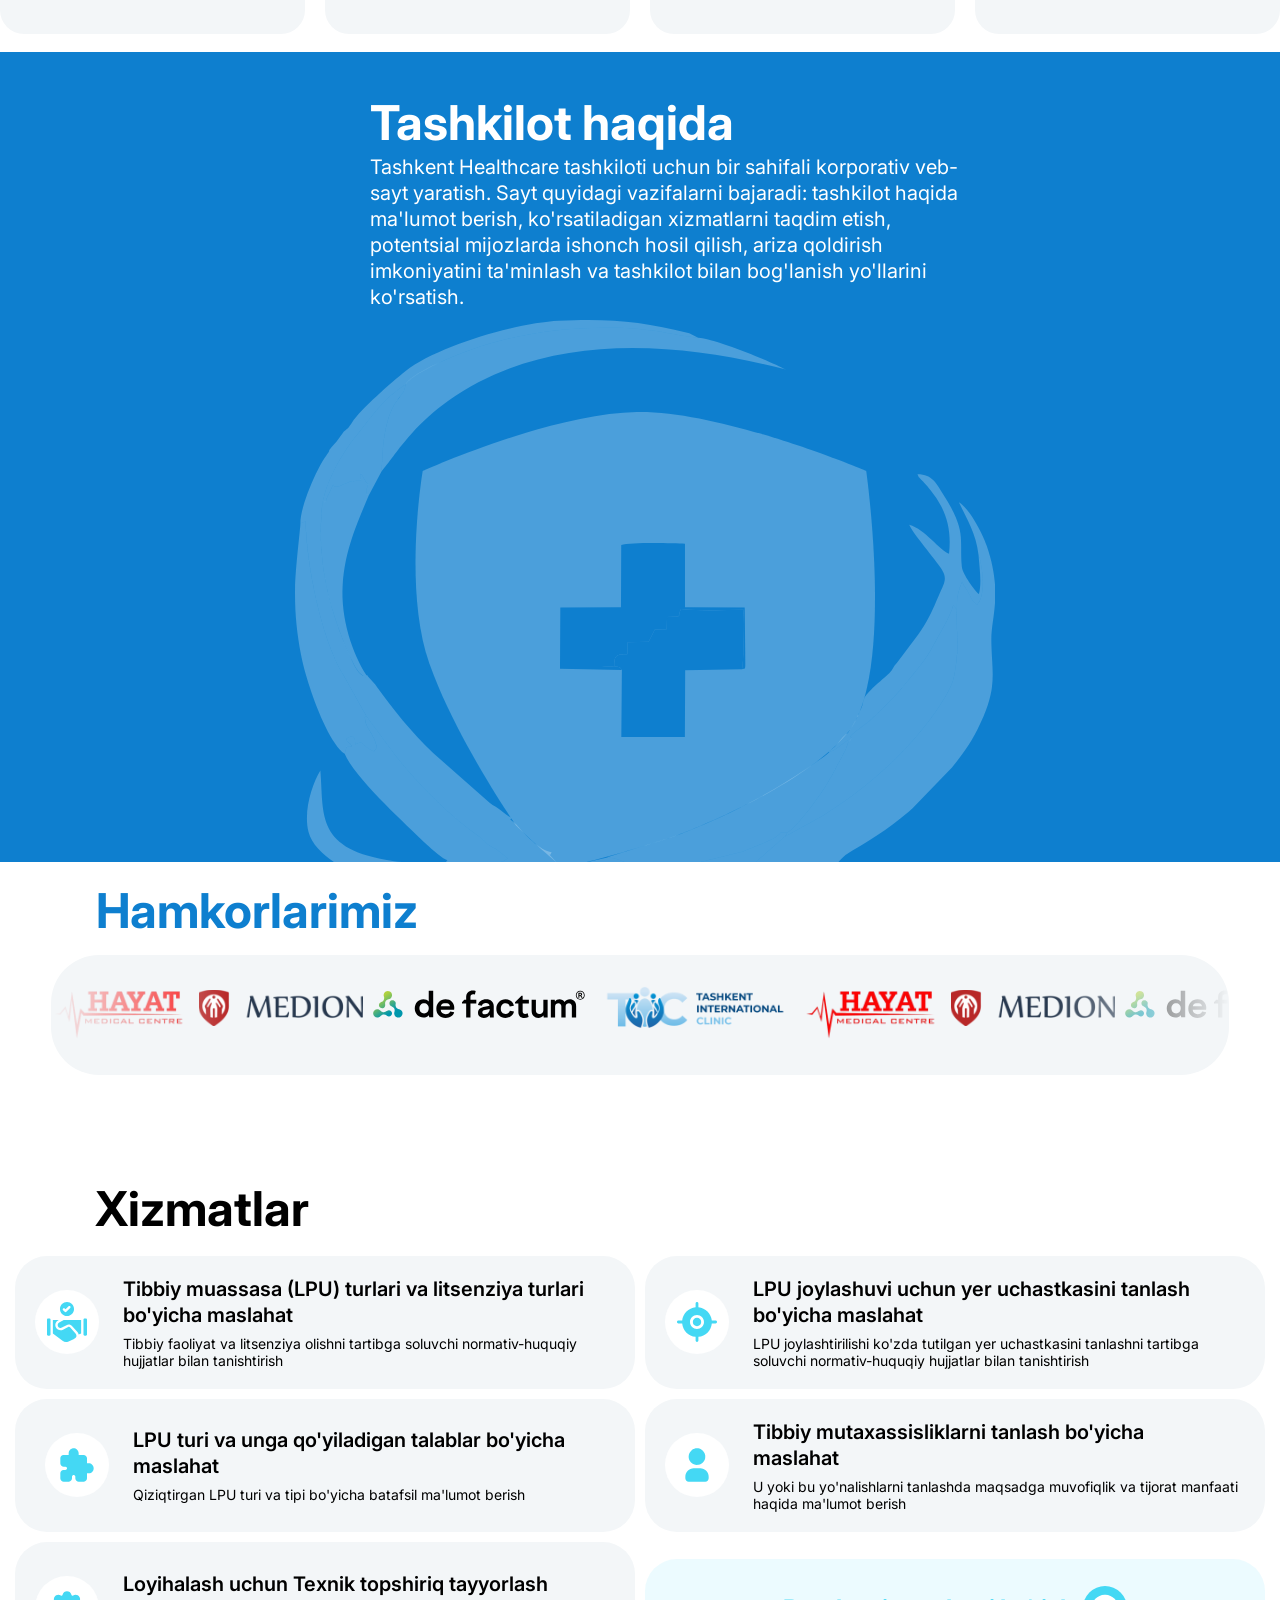
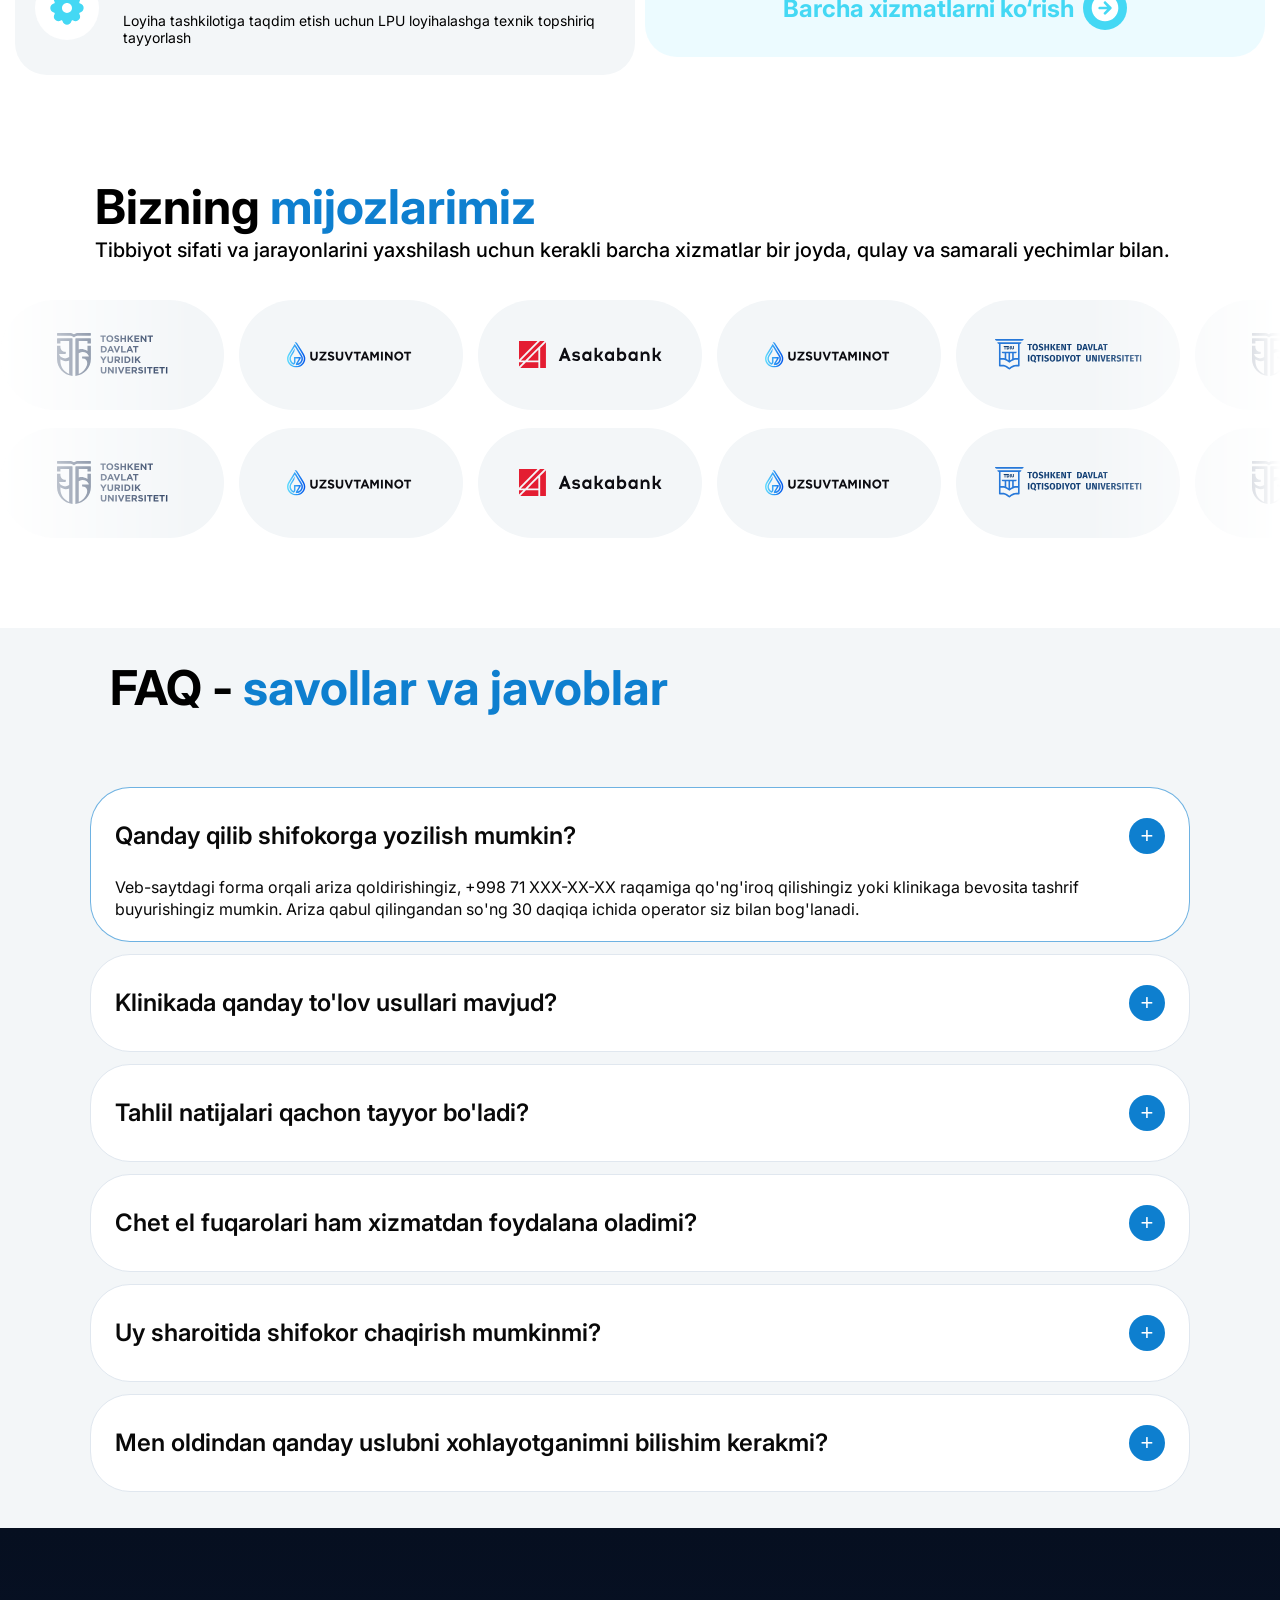
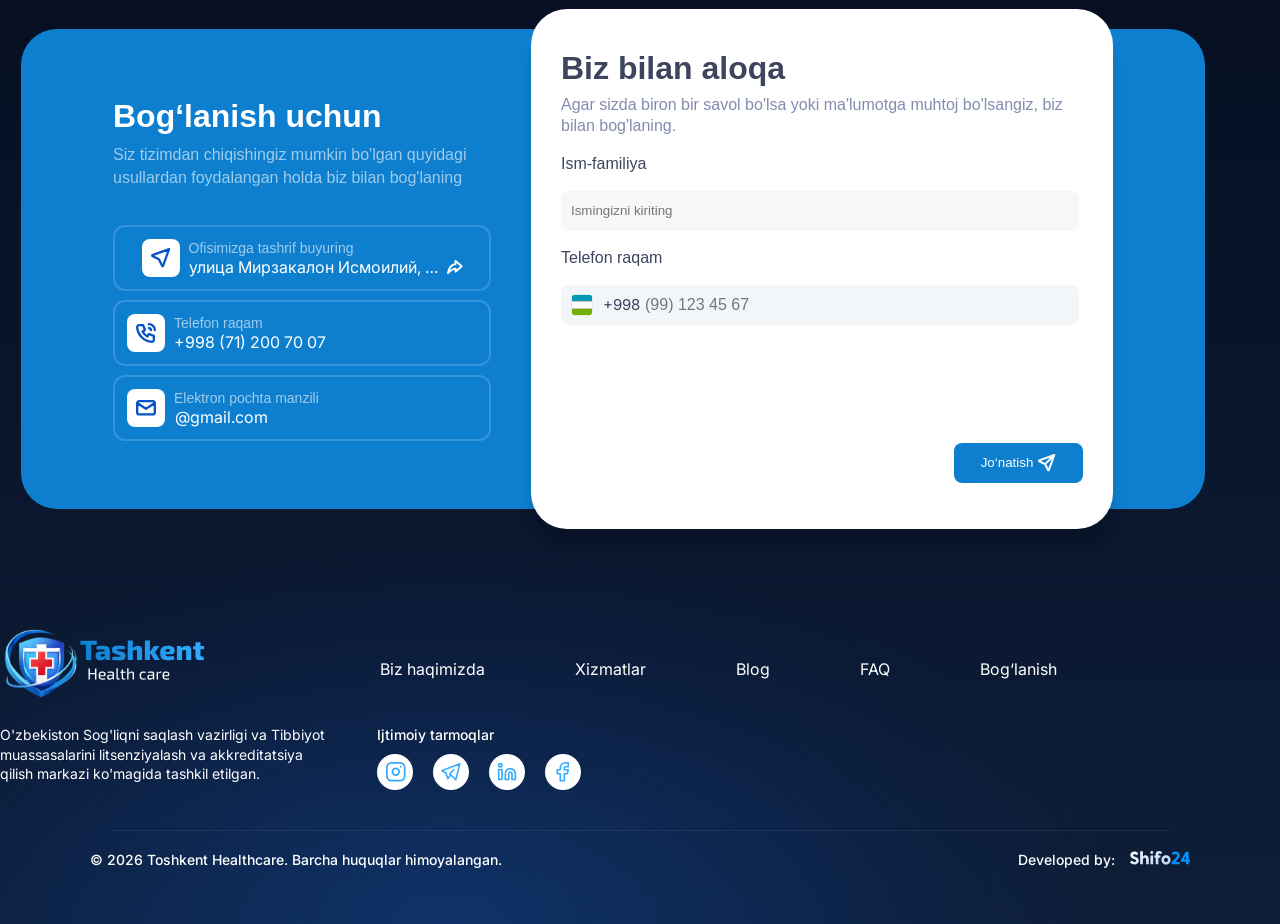
==== commit 6c2847a1: "qilindi" ====
--- a/index.html
+++ b/index.html
@@ -55,7 +55,7 @@
         <span>Ўзбекча</span>
       </div>
        <div class="lang-option" onclick="pick(this, 'https://avatars.mds.yandex.net/i?id=1ce4f0725015701203a77c9b55be584298ecf00a-10144593-images-thumbs&n=13', 'QQ')">
-        <span class="flag"><img style="width: 30px;" src="https://avatars.mds.yandex.net/i?id=1ce4f0725015701203a77c9b55be584298ecf00a-10144593-images-thumbs&n=13" alt="" /></span>
+        <span class="flag"><img style="width: 30px; margin-left: -3px;" src="https://avatars.mds.yandex.net/i?id=1ce4f0725015701203a77c9b55be584298ecf00a-10144593-images-thumbs&n=13" alt="" /></span>
         <span>Qoraqalpoq</span>
       </div>
       <div class="lang-option" onclick="pick(this, './images/en.svg', 'EN')">
@@ -79,6 +79,7 @@
 </div>
      </nav>
 
+     
      <div class="nav-mobile" id="navMobile">
   <ul class="ul-mobile">
     <li class="li1">Biz haqimizda</li>
@@ -221,7 +222,7 @@
             ko'rsatish.
           </p>
         </div>
-        <img class="img58" src="./images/img22.svg" alt="">
+        <img class="img58" src="./images/Group 2087326313 (1).svg" alt="">
       </section>
       <div class="h9kontainer">
         <h1 class="h9">Hamkorlarimiz</h1>
@@ -550,10 +551,11 @@
               <br />
               <input type="text" placeholder="Ismingizni kiriting" /><br />
             <label for="fname">Telefon raqam</label><br />
-<div class="input-wrapper">
-  <img src="./images/img4.svg" alt="uz" class="flag-icon" />
-<span style="color: #3D445E; font-size: 15px; white-space: nowrap; font-family: 'Inter', sans-serif;">+998</span>  <input type="tel" id="phoneInput" placeholder="(99) 123 45 67" maxlength="15" />
-</div>
+       <div class="input-wrapper">
+       <img src="./images/img4.svg" alt="uz" class="flag-icon" />
+       <span style="color: #3D445E; font-size: 15px; white-space: nowrap; font-family: 'Inter', sans-serif;">+998</span>
+       <input style="margin-left: -15px;" type="tel" id="phoneInput" placeholder="(99) 123 45 67" maxlength="15" />
+       </div>
                 <div class="div14">
                   <div
                     class="g-recaptcha"
--- a/style.css
+++ b/style.css
@@ -353,7 +353,7 @@
   margin-top: 20px;
 }
 .page-1-ichi {
- width: 1500px;
+ max-width: 1500px;
  margin: auto;
   height: 600px;
   padding: 96px 100px;
@@ -440,13 +440,49 @@
   line-height: 130%;
   margin-top: 9px;
 }
-.ul2 {
+/* .ul2 {
   font-family: "Inter", sans-serif;
   font-size: 20px;
   line-height: 130%;
   list-style-type: disc;
   margin-left: 27px;
-}
+} */
+
+.ul2 {
+    list-style: none; /* Nuqtalarni yo'qotamiz */
+    padding: 0;
+    display: grid;
+    grid-template-columns: repeat(auto-fit, minmax(250px, 1fr)); /* 2 yoki 3 ustunli grid */
+    gap: 15px;
+    margin-top: 20px;
+}
+
+.ul2 li {
+    background: #f3f6f8; /* Kichik fon */
+    padding: 12px 20px;
+    border-radius: 12px;
+    font-family: 'Inter', sans-serif;
+    font-weight: 500;
+    color: #333;
+    display: flex;
+    align-items: center;
+    transition: 0.3s;
+}
+
+.ul2 li::before {
+    content: "✓"; /* Galochka belgisi */
+    margin-right: 12px;
+    color: #0e7fcf; /* Sizning ko'k rangingiz */
+    font-weight: bold;
+    font-size: 18px;
+}
+
+.ul2 li:hover {
+    transform: translateY(-3px);
+    background: #e9f2f9;
+    box-shadow: 0 4px 12px rgba(0,0,0,0.05);
+}
+
 .page3 {
   max-width: 1500px;
   margin: auto;
@@ -503,7 +539,6 @@
   align-items: center;
   justify-content: center;
   gap: 20px;
-  margin-right: 50px;
   margin-top: 20px;
 }
 .page5 {
@@ -986,19 +1021,27 @@
   letter-spacing: 0px;
 }
 .p14 {
-  font-family: "VK Sans Display", sans-serif;
-  font-weight: 400;
-  font-style: Regular;
+  font-family: "Inter", sans-serif;
   font-size: 16px;
-  line-height: 130%;
-  letter-spacing: 0px;
-  color: rgba(255, 255, 255, 1);
+  color: #ffffff;
+  white-space: nowrap; /* Matnni bir qatorda saqlaydi, pastga tushirmaydi */
+  overflow: hidden; /* Sig'magan qismini yashiradi */
+  text-overflow: ellipsis; /* Sig'magan qismiga "..." qo'yadi */
+  max-width: 250px; /* Matnning maksimal kengligini chegaralaymiz */
+  flex-shrink: 1; /* Matn siqilishi mumkin */
 }
 .div11 {
   display: flex;
   align-items: center;
-  justify-content: center;
-  gap: 5px;
+  justify-content: flex-start; /* Markazdan emas, chapdan tekislaymiz */
+  gap: 8px; /* Matn va strelka orasidagi masofa */
+  width: 100%; /* Konteyner kengligini to'liq egallasin */
+  overflow: hidden; /* Ichidagi narsalar chiqib ketmasligi uchun */
+}
+.div11 img {
+  flex-shrink: 0; /* Strelka hech qachon siqilmasligi va kichraymasligi uchun */
+  width: 16px; /* Strelka o'lchamini aniq ko'rsatish */
+  height: auto;
 }
 .div12 {
   display: flex;
@@ -1730,6 +1773,8 @@
 
   /* Nav */
   .nav1 { padding: 10px 12px; }
+
+
     .nav-inner { padding: 10px 12px; }
   .h1 { font-size: 20px; }
   .p1 { font-size: 11px; }
@@ -2233,4 +2278,15 @@
 
 #contact {
   scroll-margin-top: 100px;
-}+}
+@media (max-width: 1201px) {
+  .p3{
+    margin-top: -15px;
+  }
+}
+@media (max-width: 441px) {
+  .nav2{
+    margin-left: 10px;
+  }
+}
+
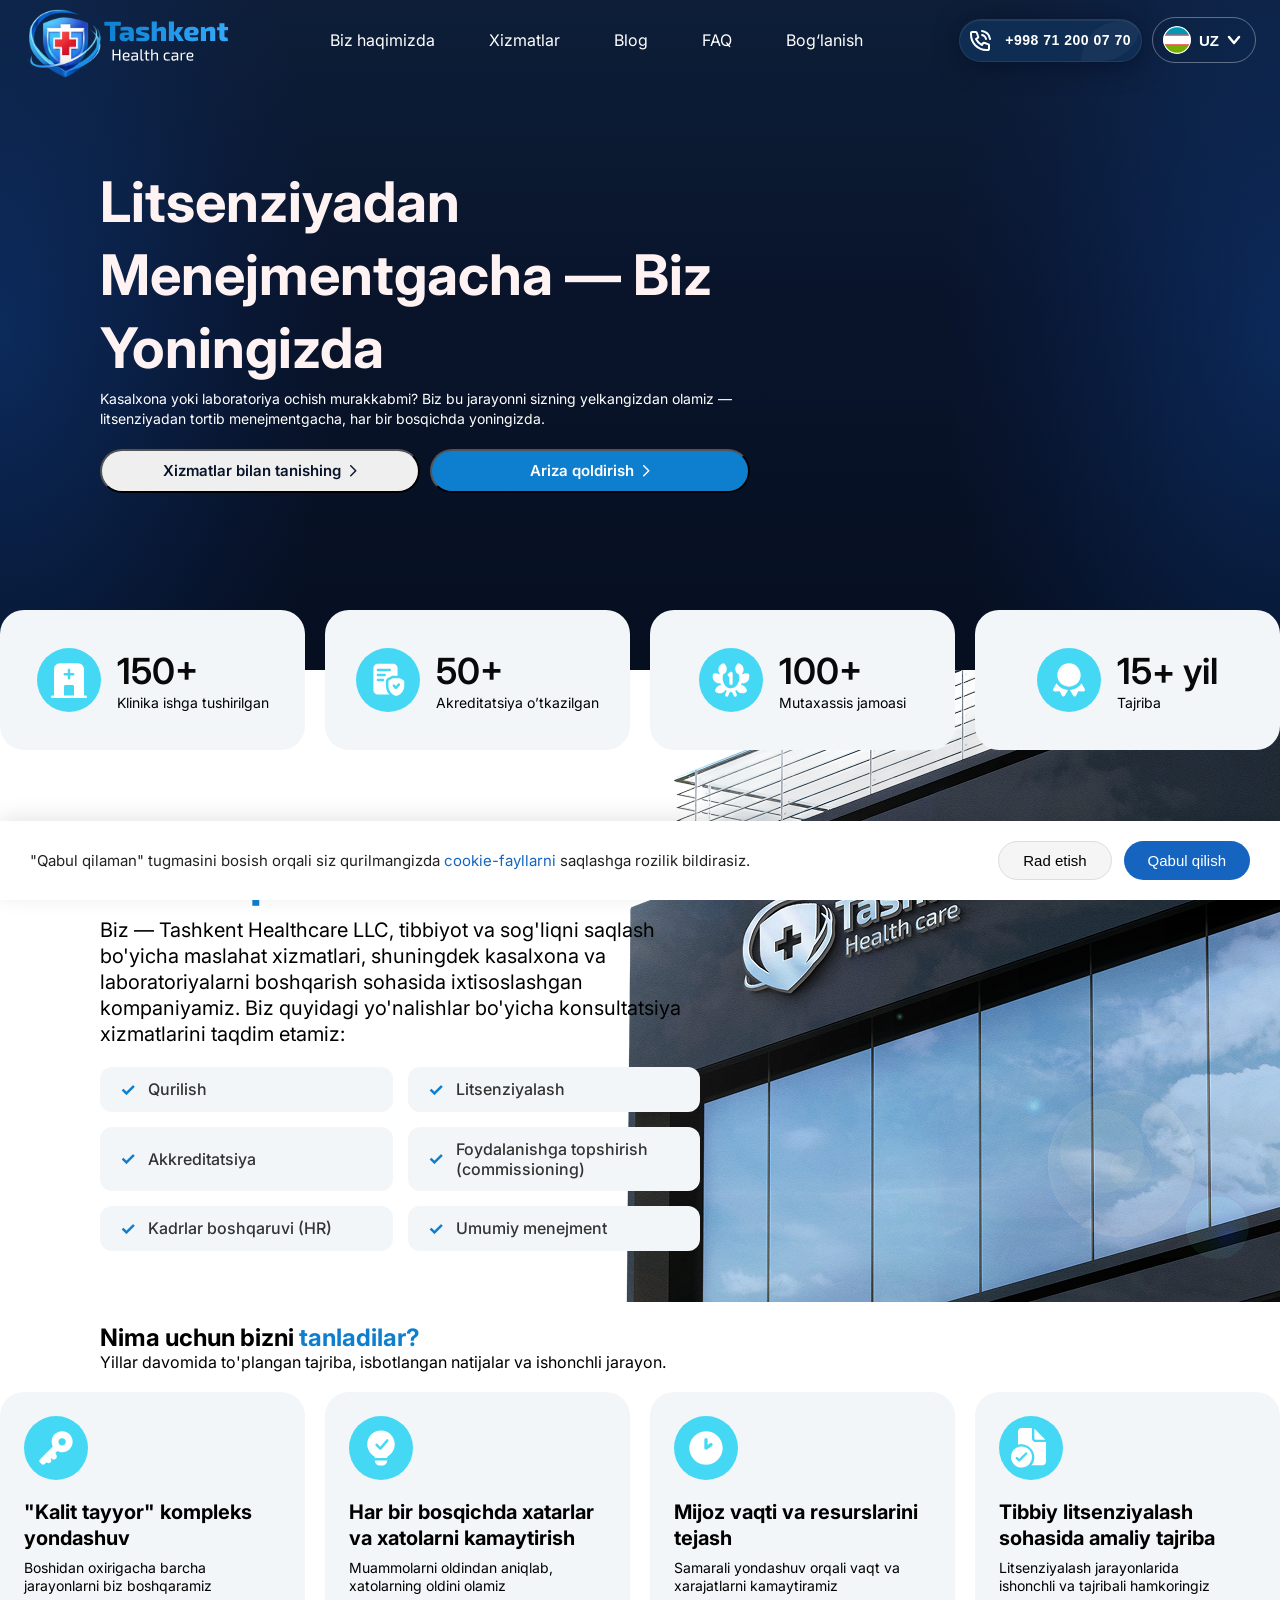
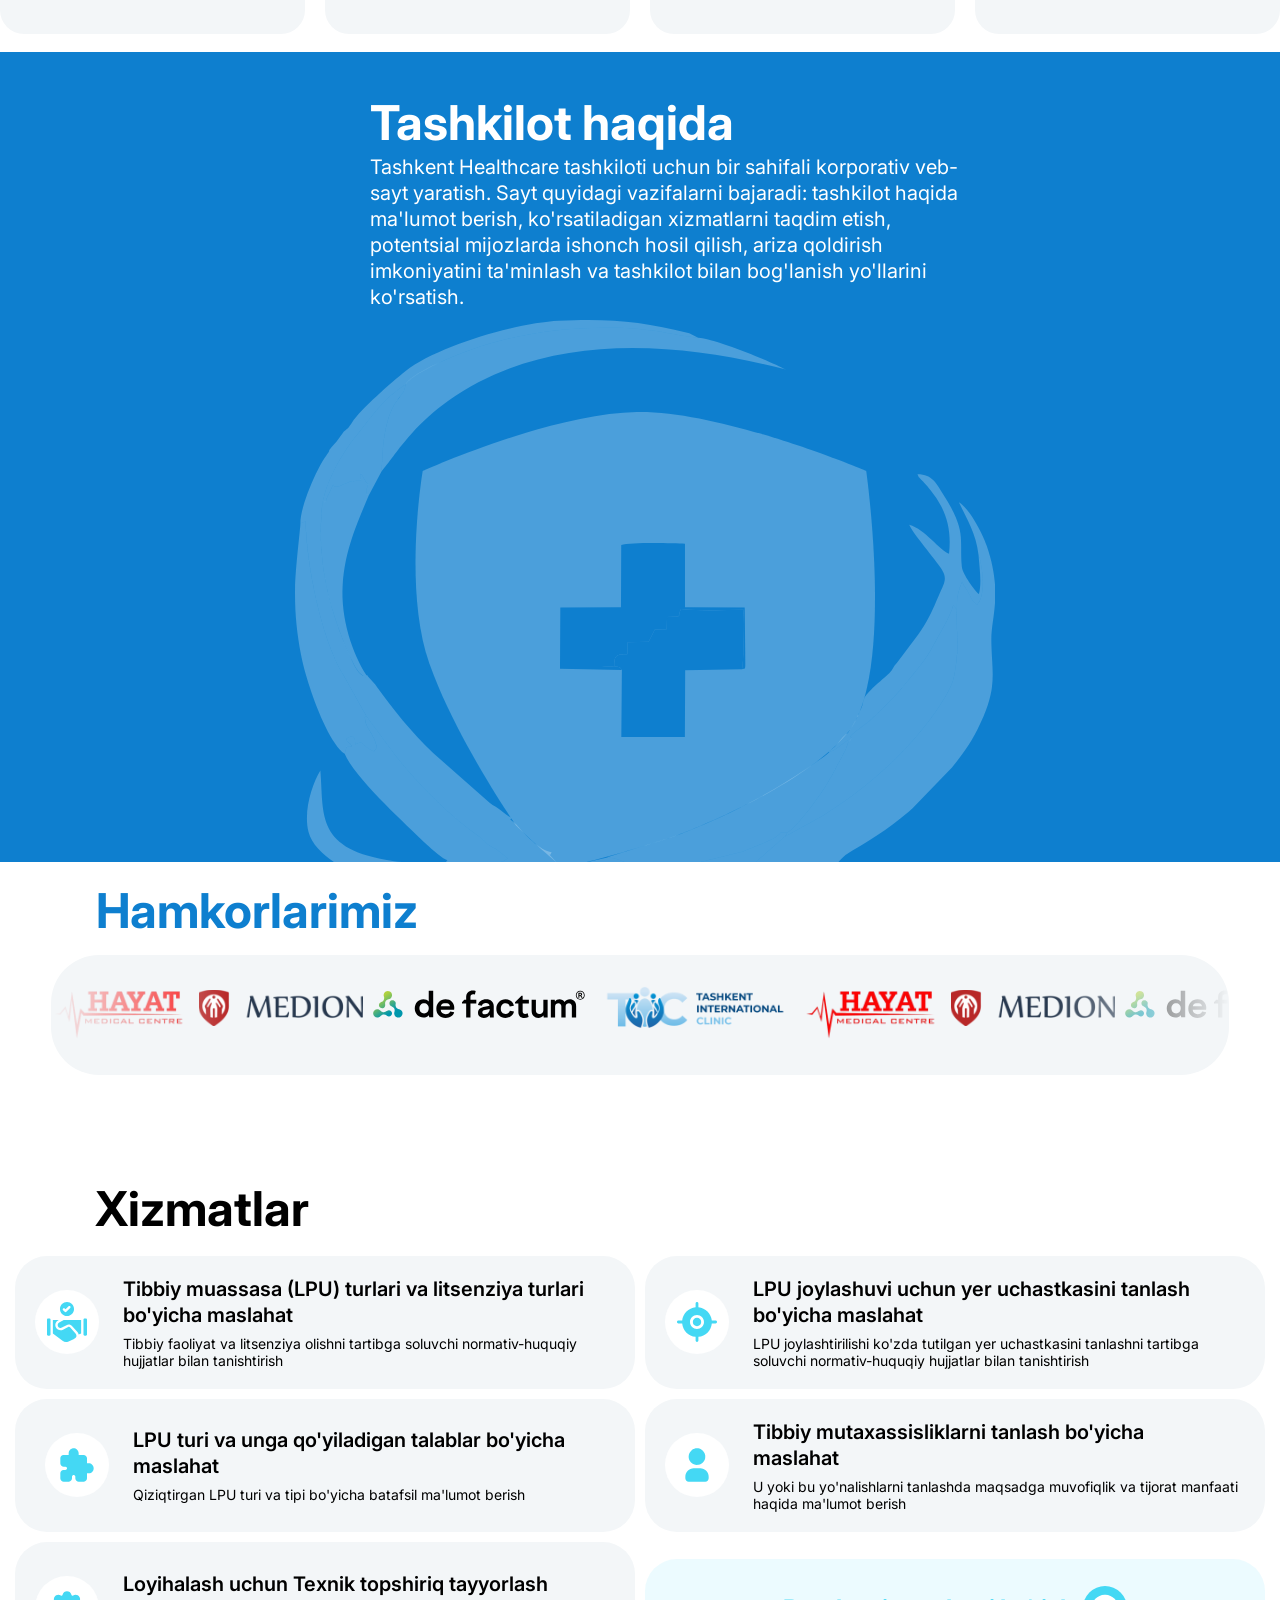
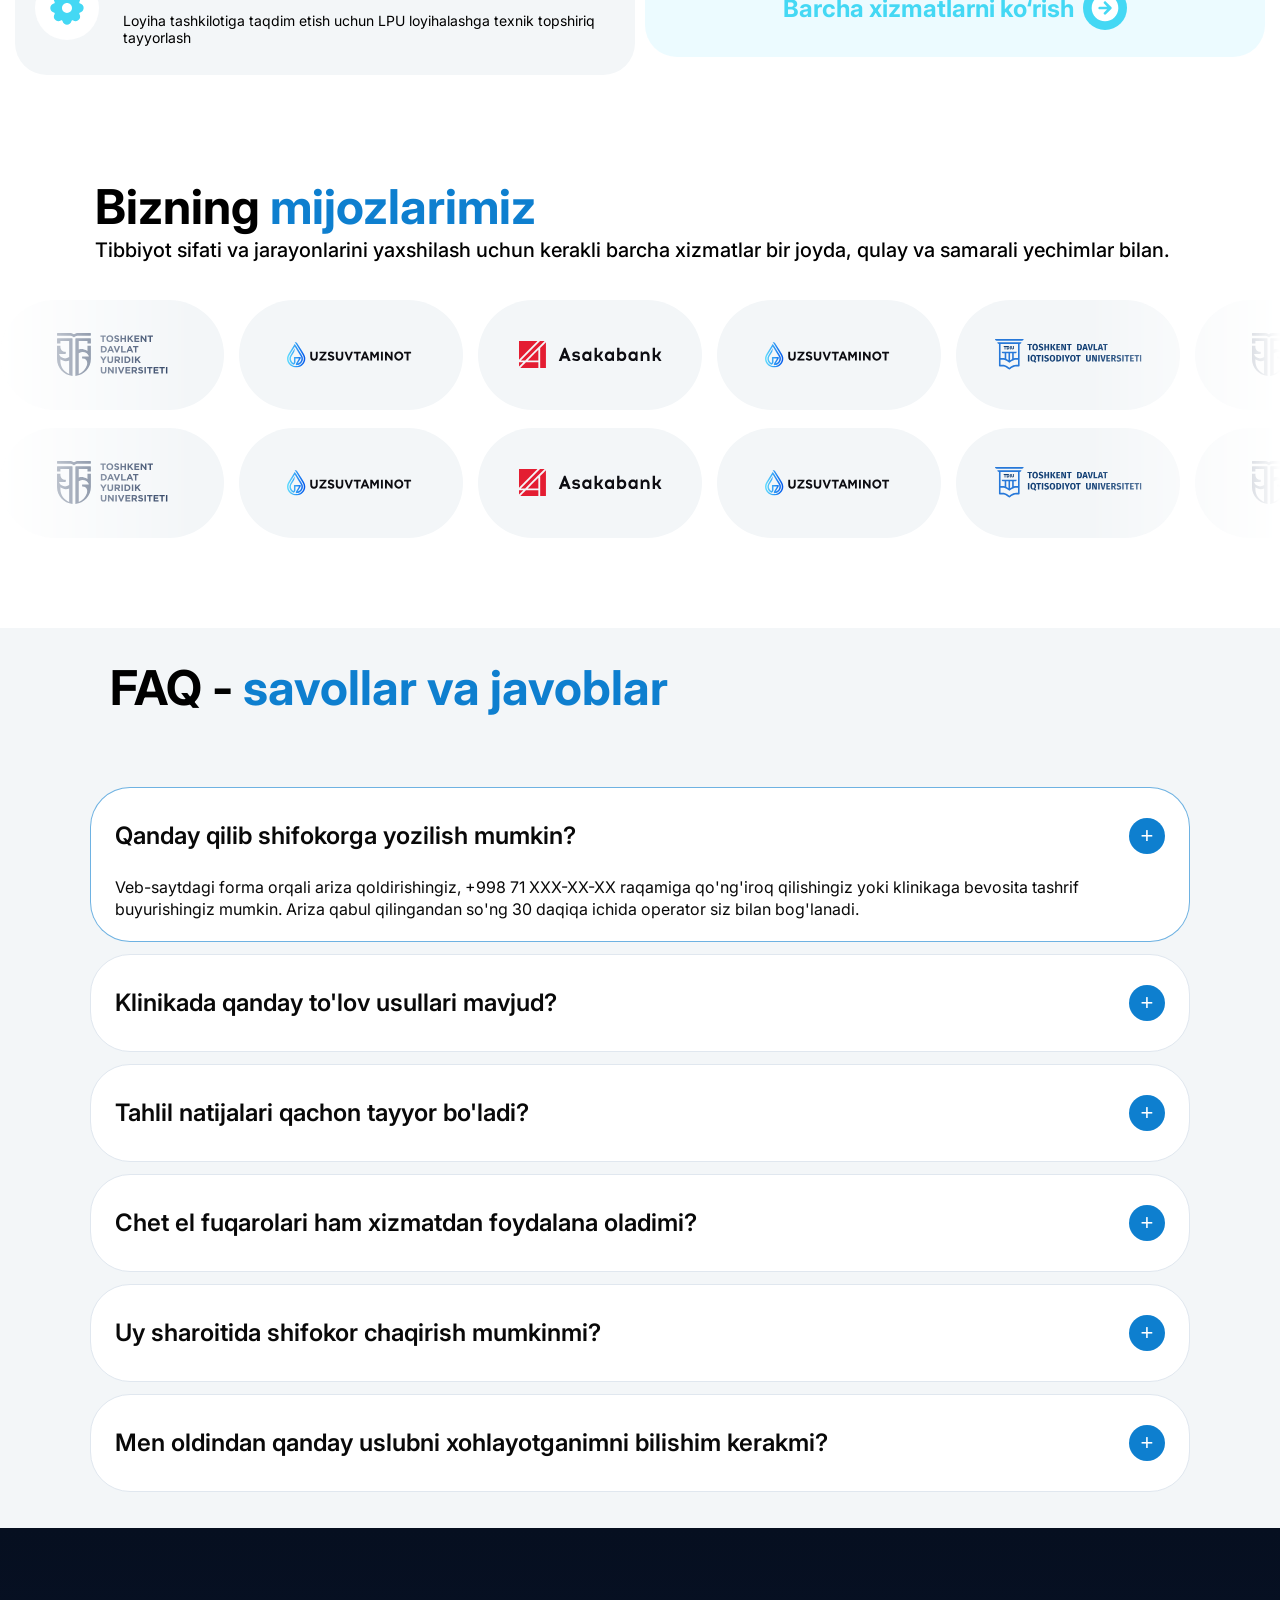
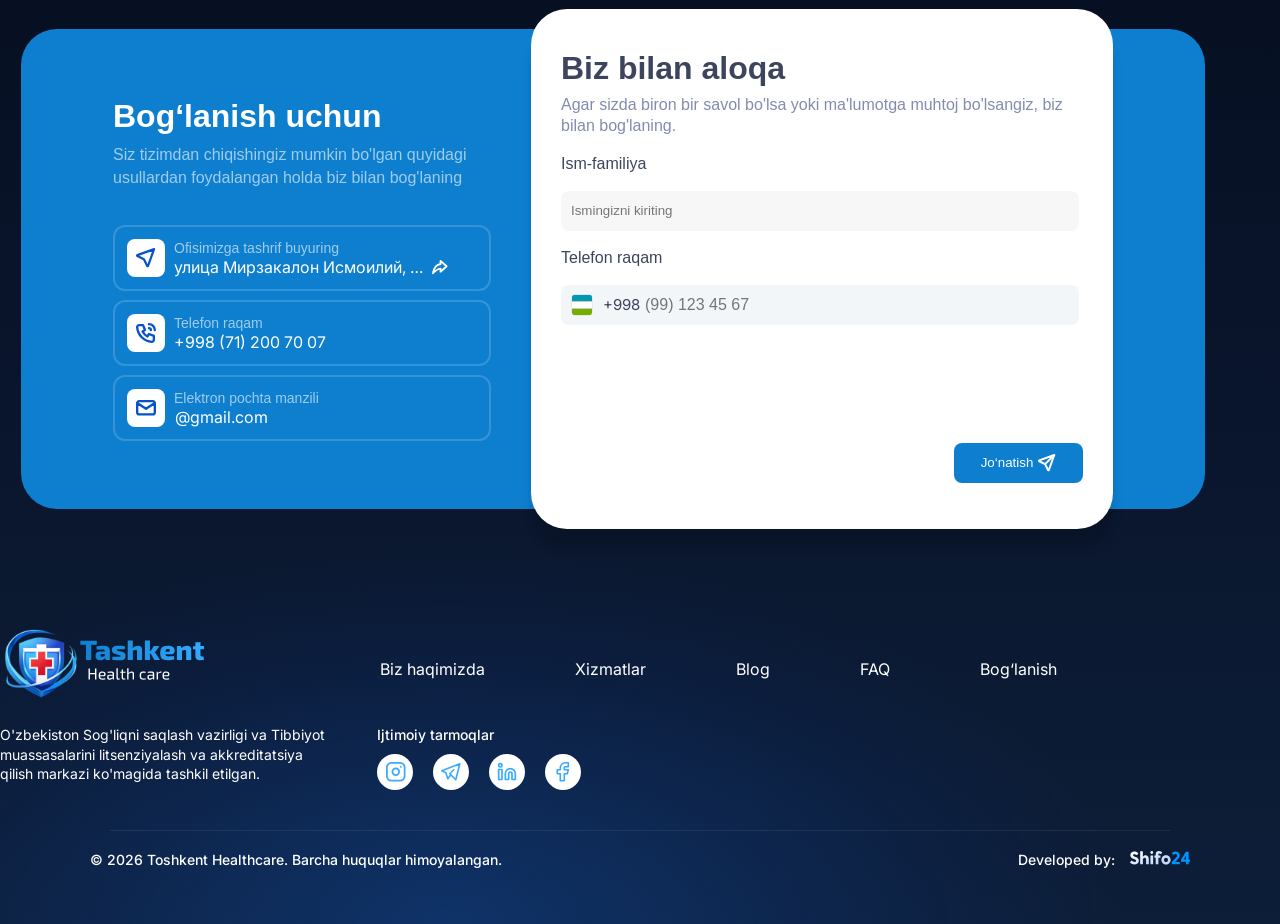
==== commit ffd70ca5: "a" ====
--- a/index.html
+++ b/index.html
@@ -500,7 +500,7 @@
               href="https://yandex.com/maps/?text=улица+Мирзакалон+Исмоилий+дом+2+Ташкент"
               target="_blank"
             >
-              <div class="div10">
+              <div class="div10" style="justify-content: start">
                 <div class="bird">
                   <img src="./images/img1.svg" alt="" />
                 </div>
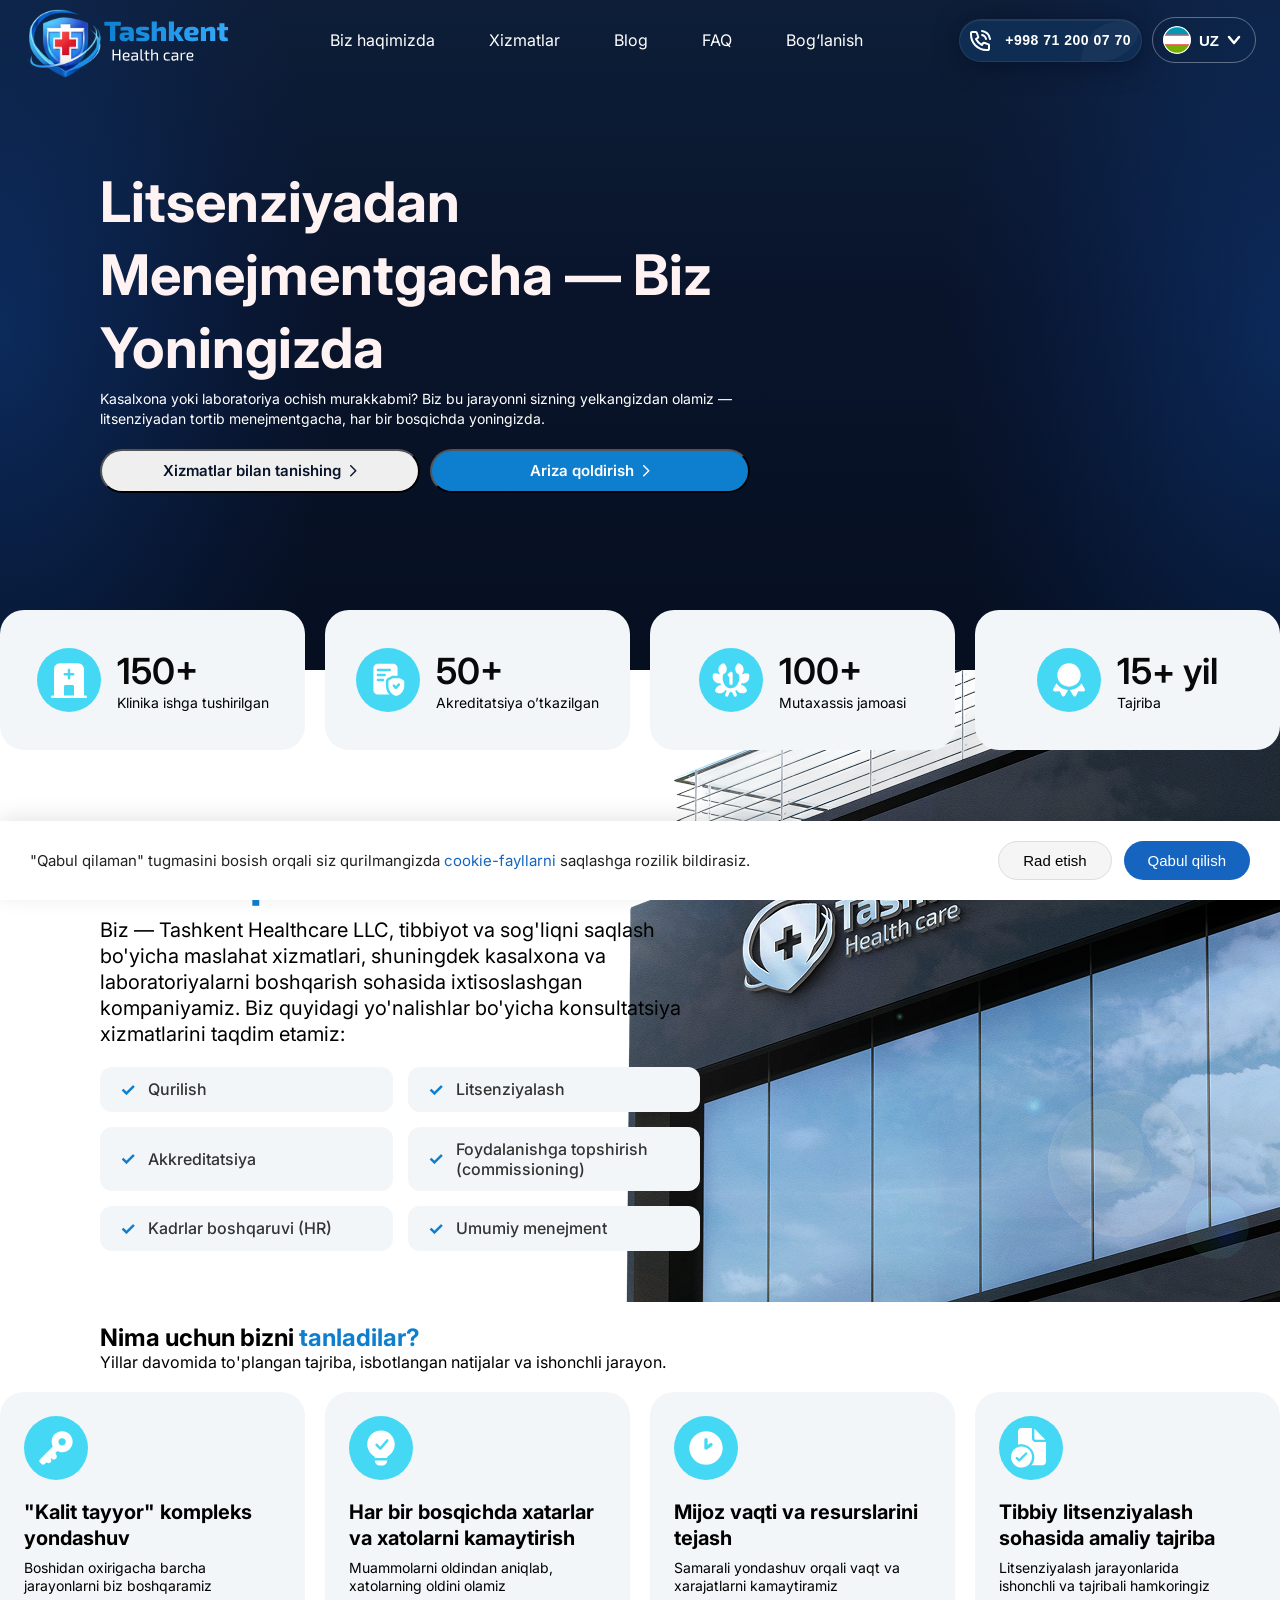
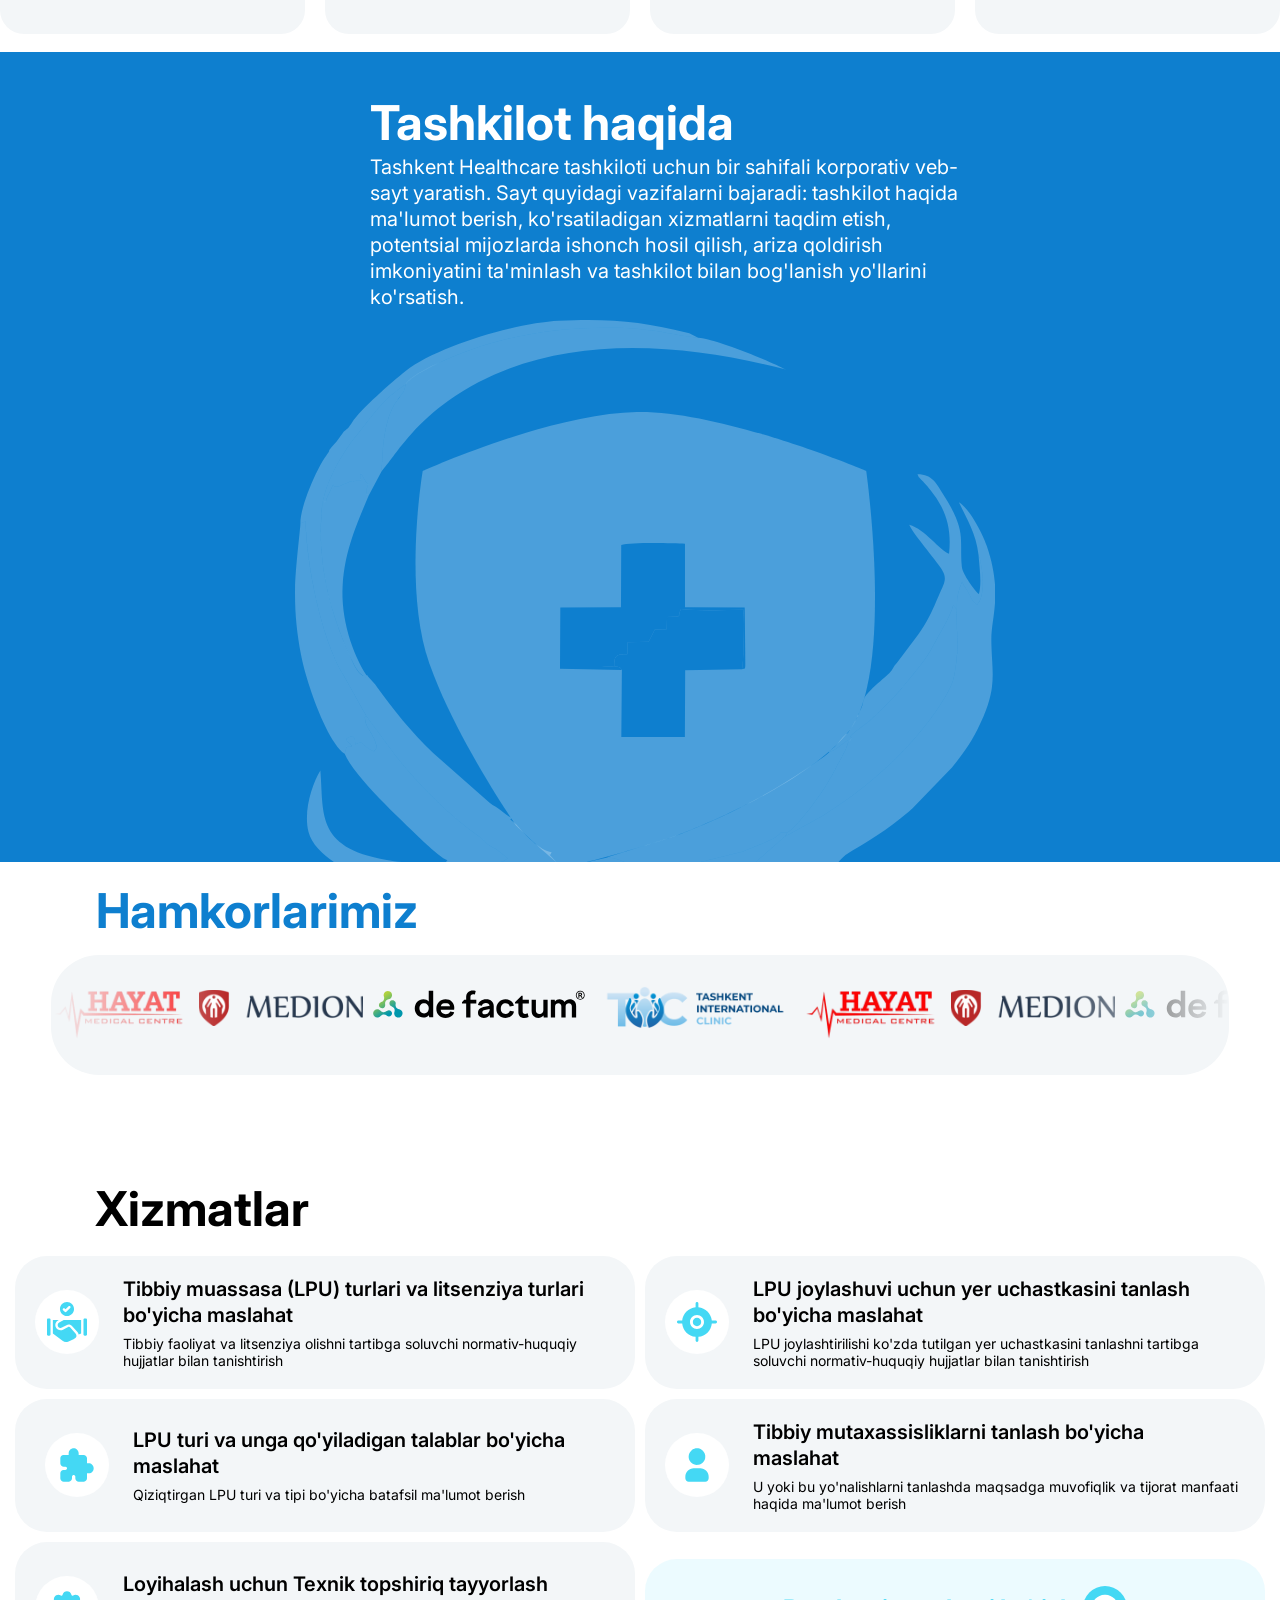
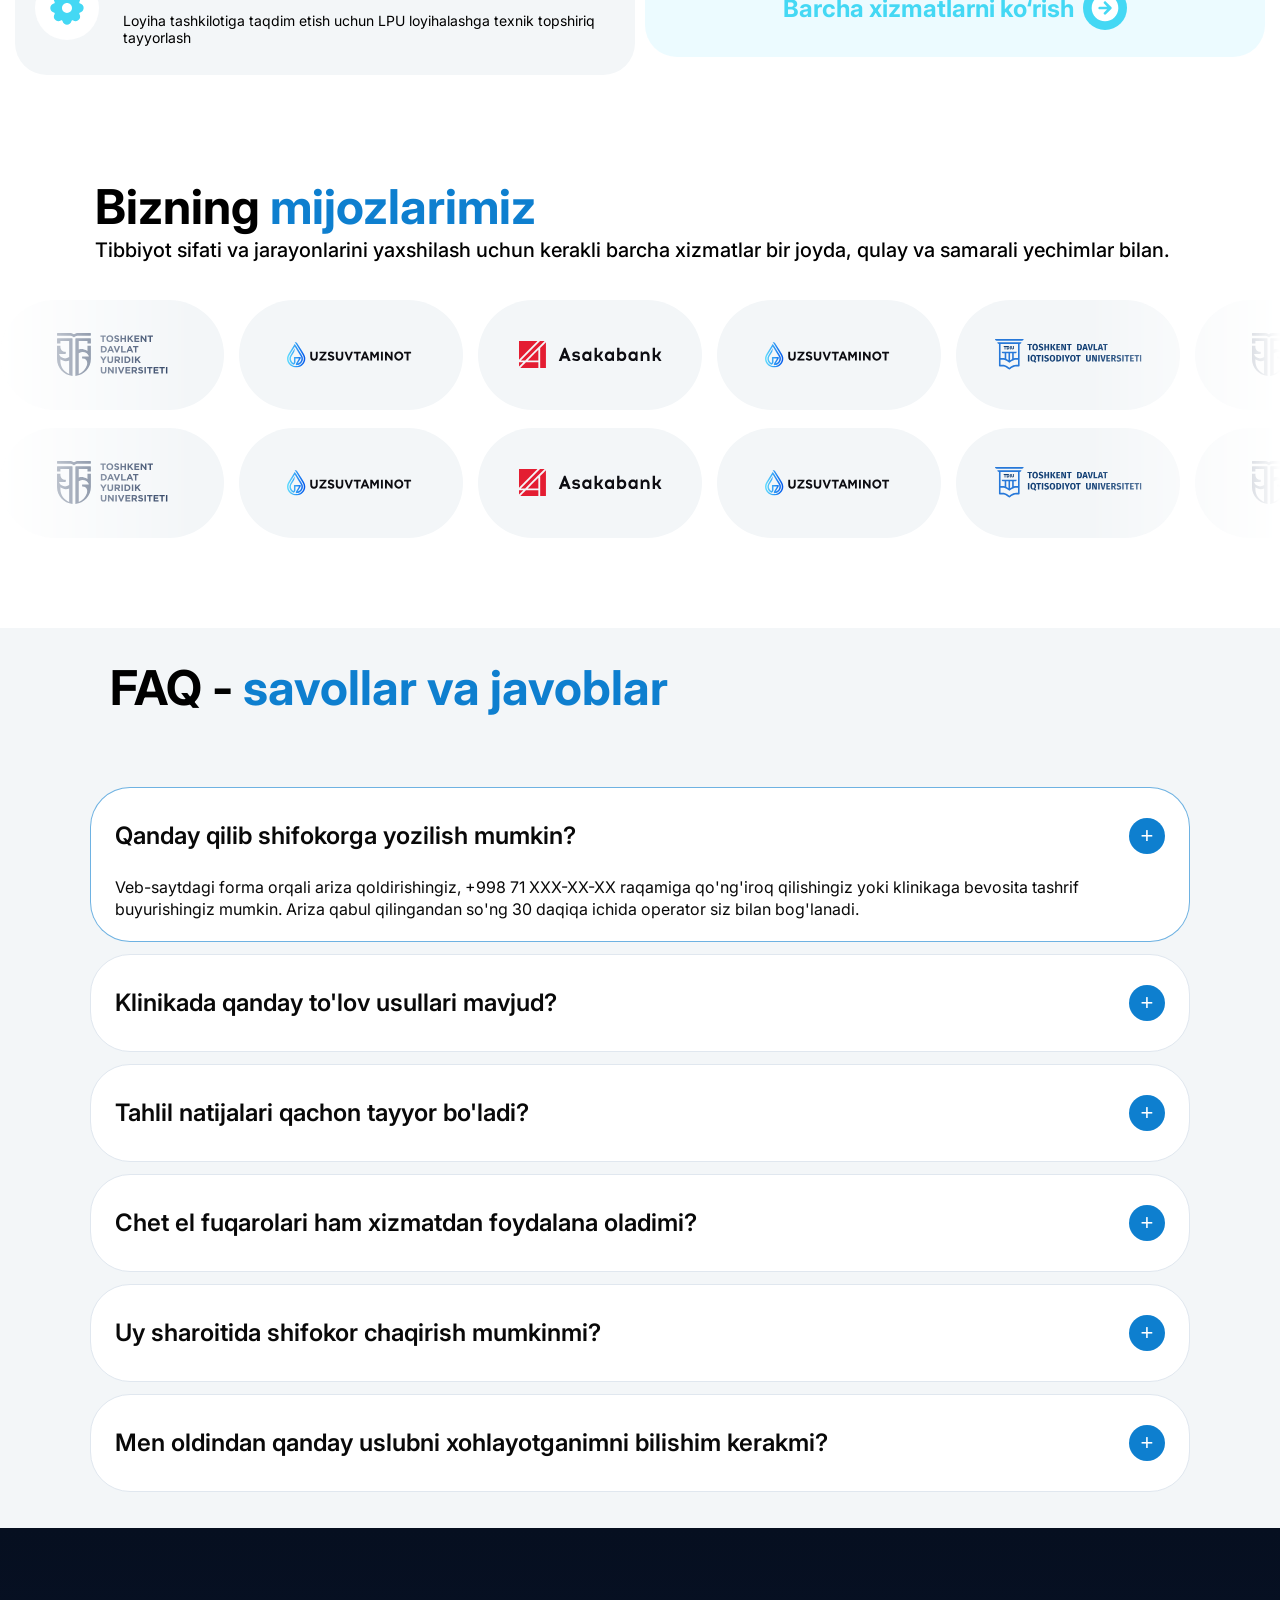
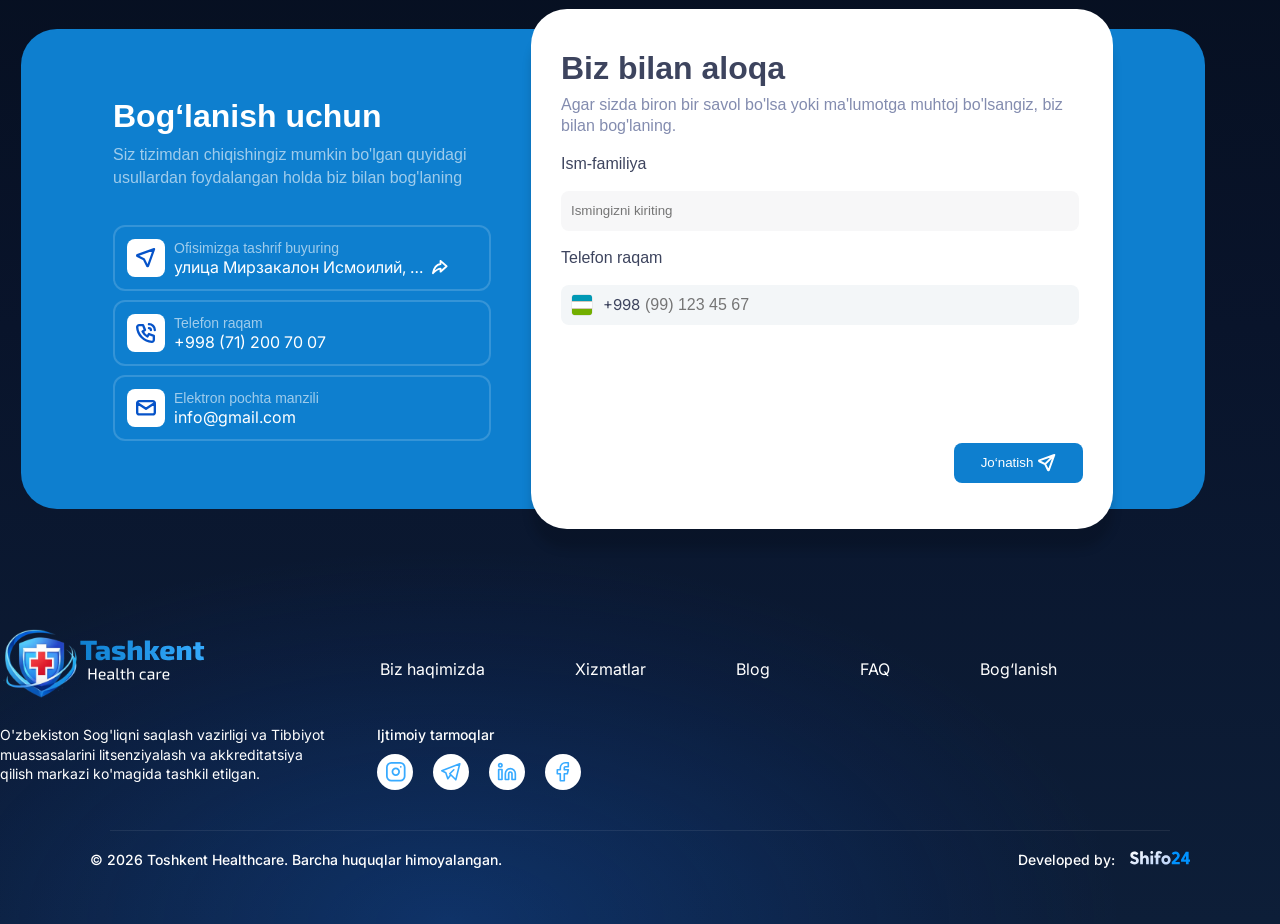
==== commit b494bcb2: "qilindi" ====
--- a/index.html
+++ b/index.html
@@ -532,7 +532,7 @@
                 <div>
                   <p class="p13">Elektron pochta manzili</p>
                   <div class="div11">
-                    <p class="p14" style="margin-left: -28px;">info@gmail.com</p>
+                    <p class="p14">info@gmail.com</p>
                   </div>
                 </div>
               </div>
--- a/style.css
+++ b/style.css
@@ -974,6 +974,58 @@
   letter-spacing: 0px;
   color: rgba(255, 255, 255, 0.6);
 }
+
+.bird {
+  width: 38px;
+  height: 38px;
+  gap: 10px;
+  opacity: 1;
+  border-radius: 8px;
+  padding: 9px;
+  display: flex;
+  align-items: center;
+  justify-content: center;
+  background: white;
+}
+.bird img {
+  width: 30px;
+}
+.p13 {
+  font-family: "VK Sans Display", sans-serif;
+  font-size: 14px;
+  line-height: 130%;
+  color: rgba(255, 255, 255, 0.6);
+
+  font-weight: 400;
+  font-style: Regular;
+  font-size: 14px;
+  line-height: 130%;
+  letter-spacing: 0px;
+}
+.p14 {
+  font-family: "Inter", sans-serif;
+  font-size: 16px;
+  color: #ffffff;
+  white-space: nowrap; /* Matnni bir qatorda saqlaydi, pastga tushirmaydi */
+  overflow: hidden; /* Sig'magan qismini yashiradi */
+  text-overflow: ellipsis; /* Sig'magan qismiga "..." qo'yadi */
+  max-width: 250px; /* Matnning maksimal kengligini chegaralaymiz */
+  flex-shrink: 1; /* Matn siqilishi mumkin */
+}
+.div11 {
+  display: flex;
+  flex-wrap: wrap;
+  align-items: center;
+  justify-content: flex-start; /* Markazdan emas, chapdan tekislaymiz */
+  gap: 8px; /* Matn va strelka orasidagi masofa */
+  width: 100%; /* Konteyner kengligini to'liq egallasin */
+  overflow: hidden; /* Ichidagi narsalar chiqib ketmasligi uchun */
+}
+.div11 img {
+  flex-shrink: 0; /* Strelka hech qachon siqilmasligi va kichraymasligi uchun */
+  width: 16px; /* Strelka o'lchamini aniq ko'rsatish */
+  height: auto;
+}
 .div10 {
   width: 378px;
   height: 66px;
@@ -992,56 +1044,6 @@
 }
 .div10:hover {
   background-color: rgba(255, 255, 255, 0.08);
-}
-.bird {
-  width: 38px;
-  height: 38px;
-  gap: 10px;
-  opacity: 1;
-  border-radius: 8px;
-  padding: 9px;
-  display: flex;
-  align-items: center;
-  justify-content: center;
-  background: white;
-}
-.bird img {
-  width: 30px;
-}
-.p13 {
-  font-family: "VK Sans Display", sans-serif;
-  font-size: 14px;
-  line-height: 130%;
-  color: rgba(255, 255, 255, 0.6);
-
-  font-weight: 400;
-  font-style: Regular;
-  font-size: 14px;
-  line-height: 130%;
-  letter-spacing: 0px;
-}
-.p14 {
-  font-family: "Inter", sans-serif;
-  font-size: 16px;
-  color: #ffffff;
-  white-space: nowrap; /* Matnni bir qatorda saqlaydi, pastga tushirmaydi */
-  overflow: hidden; /* Sig'magan qismini yashiradi */
-  text-overflow: ellipsis; /* Sig'magan qismiga "..." qo'yadi */
-  max-width: 250px; /* Matnning maksimal kengligini chegaralaymiz */
-  flex-shrink: 1; /* Matn siqilishi mumkin */
-}
-.div11 {
-  display: flex;
-  align-items: center;
-  justify-content: flex-start; /* Markazdan emas, chapdan tekislaymiz */
-  gap: 8px; /* Matn va strelka orasidagi masofa */
-  width: 100%; /* Konteyner kengligini to'liq egallasin */
-  overflow: hidden; /* Ichidagi narsalar chiqib ketmasligi uchun */
-}
-.div11 img {
-  flex-shrink: 0; /* Strelka hech qachon siqilmasligi va kichraymasligi uchun */
-  width: 16px; /* Strelka o'lchamini aniq ko'rsatish */
-  height: auto;
 }
 .div12 {
   display: flex;
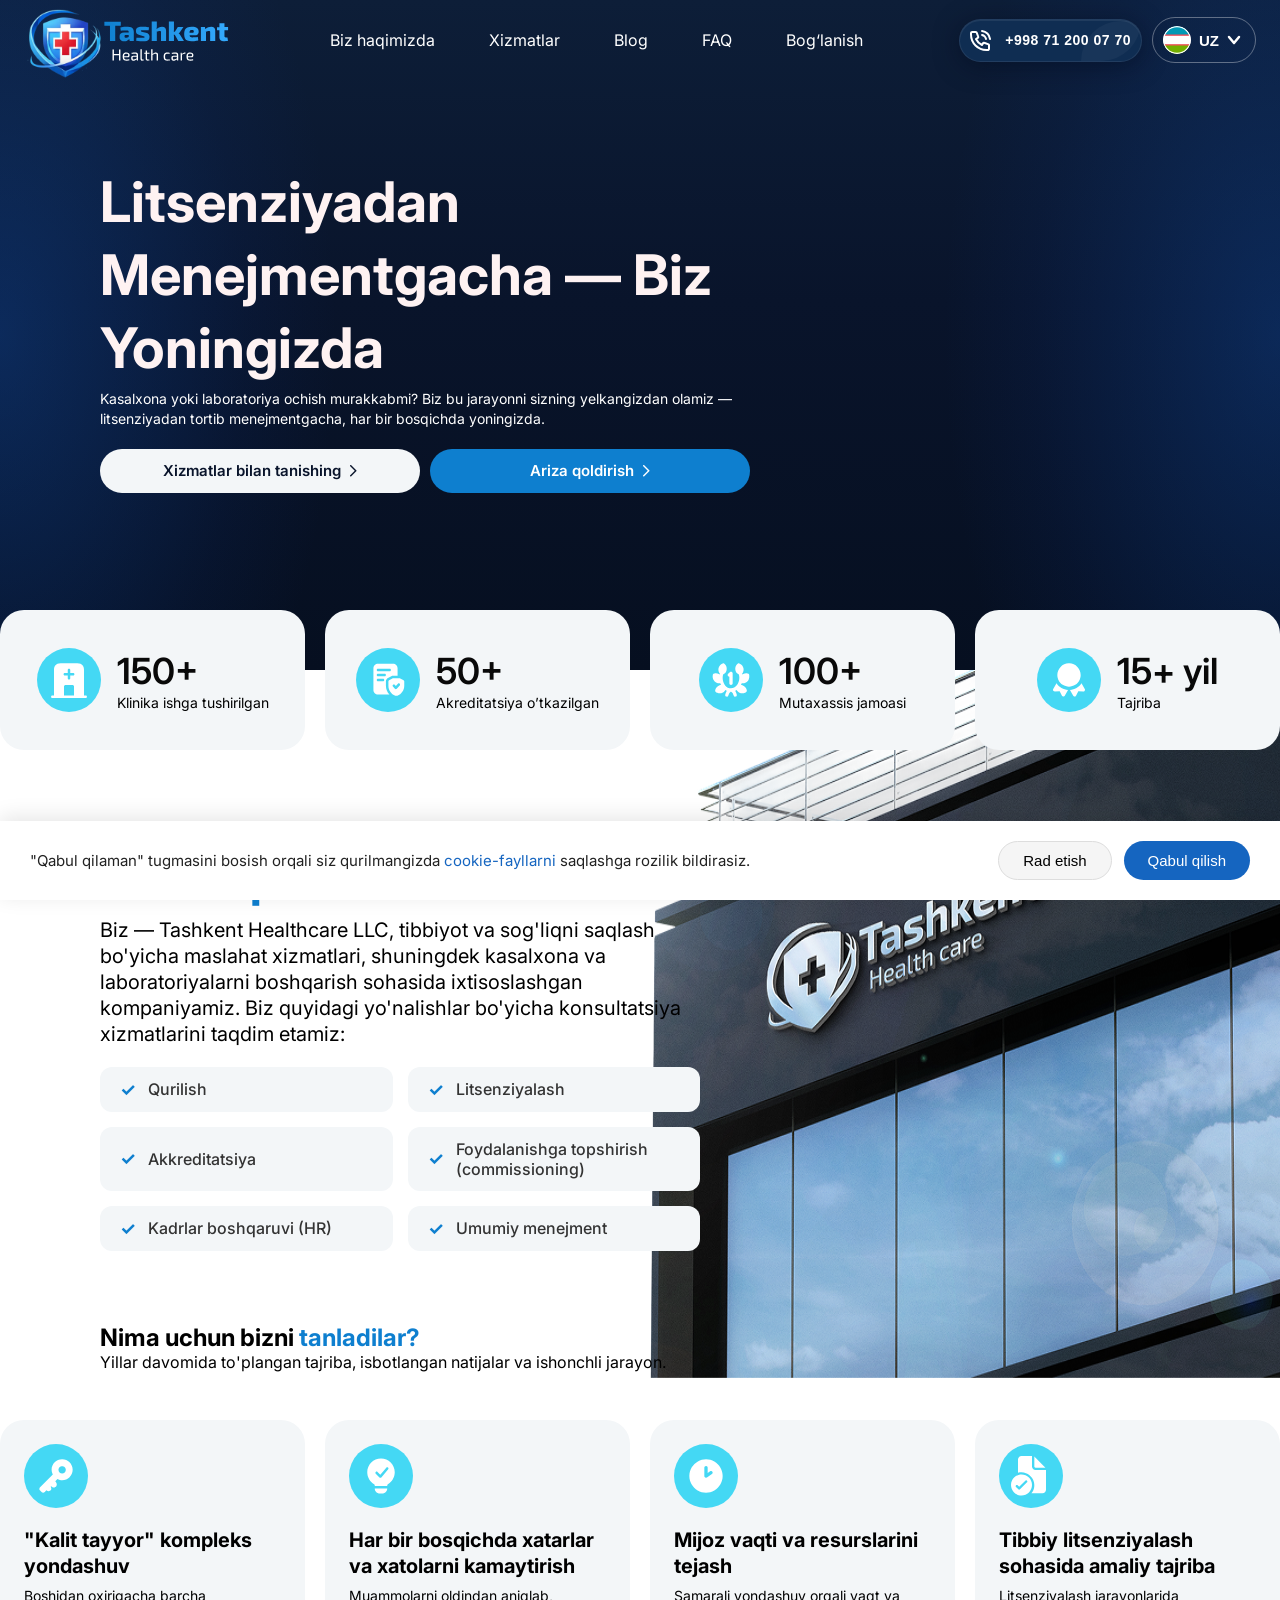
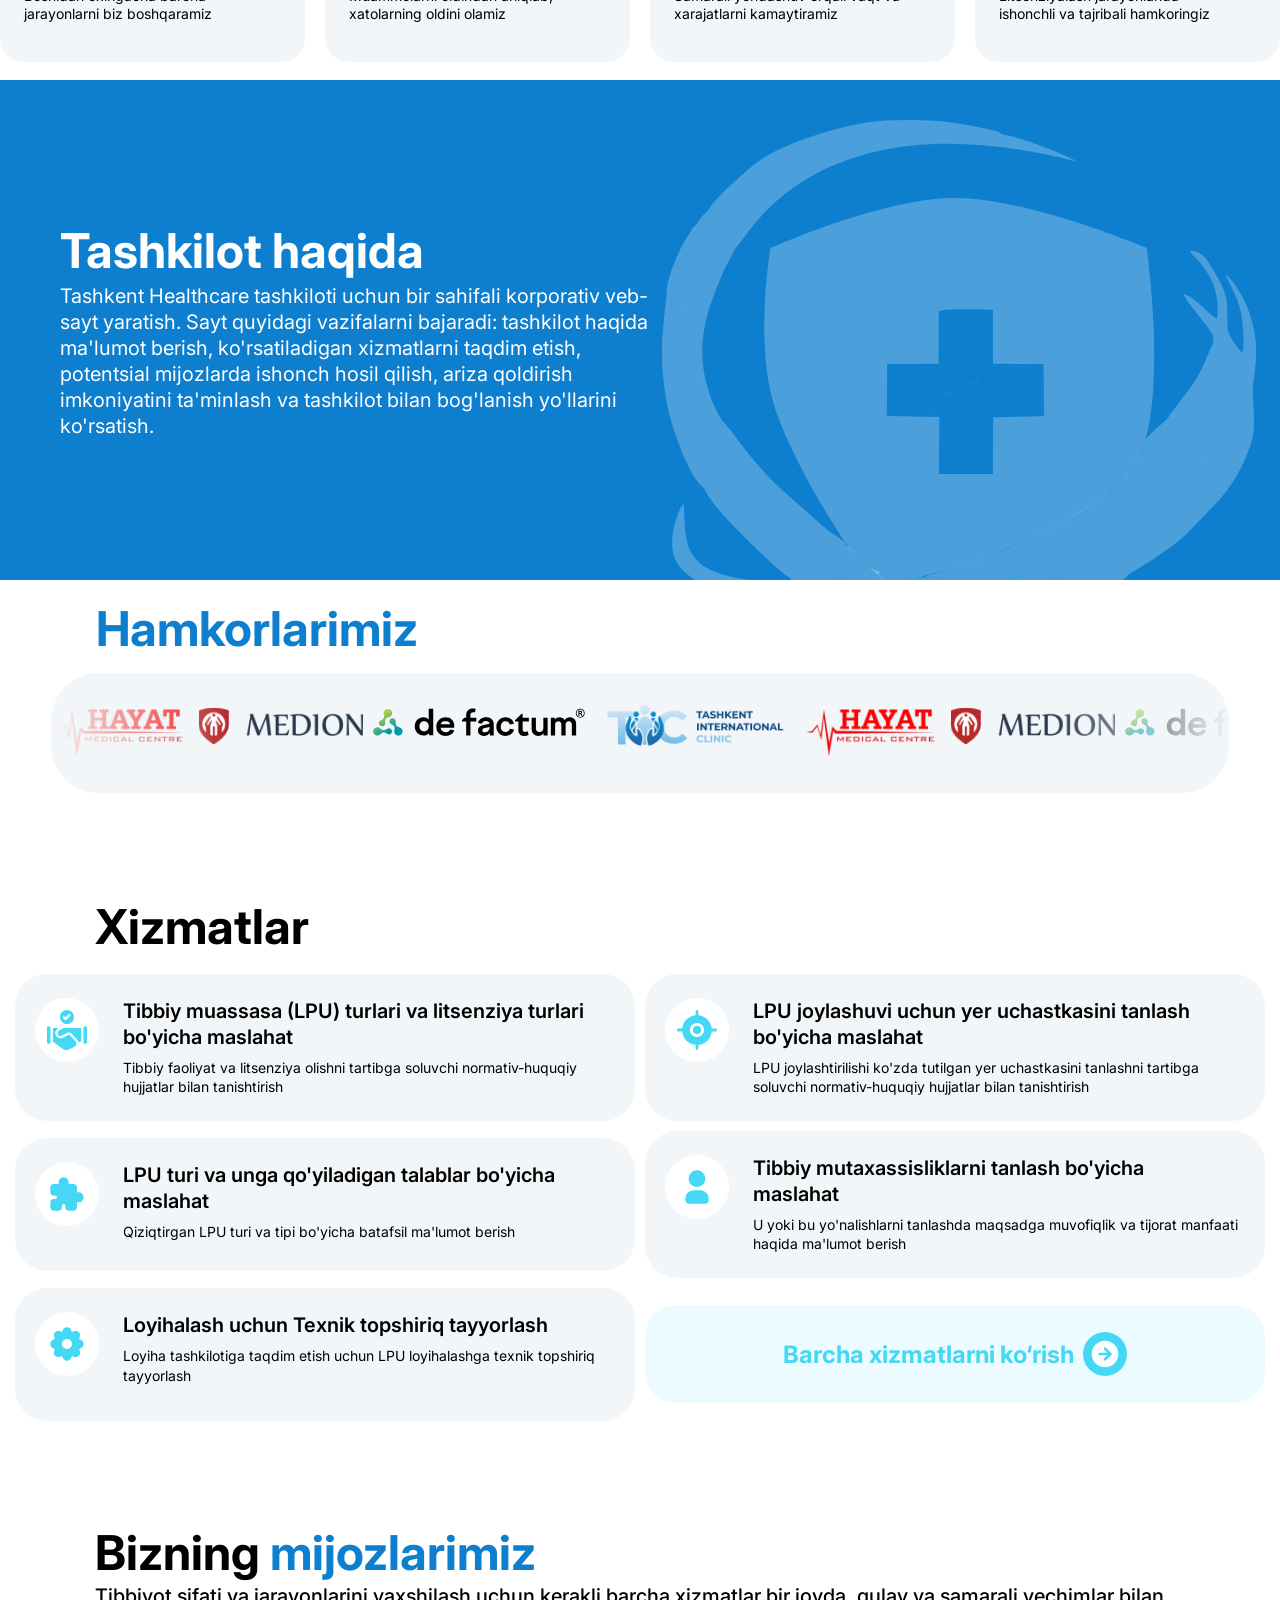
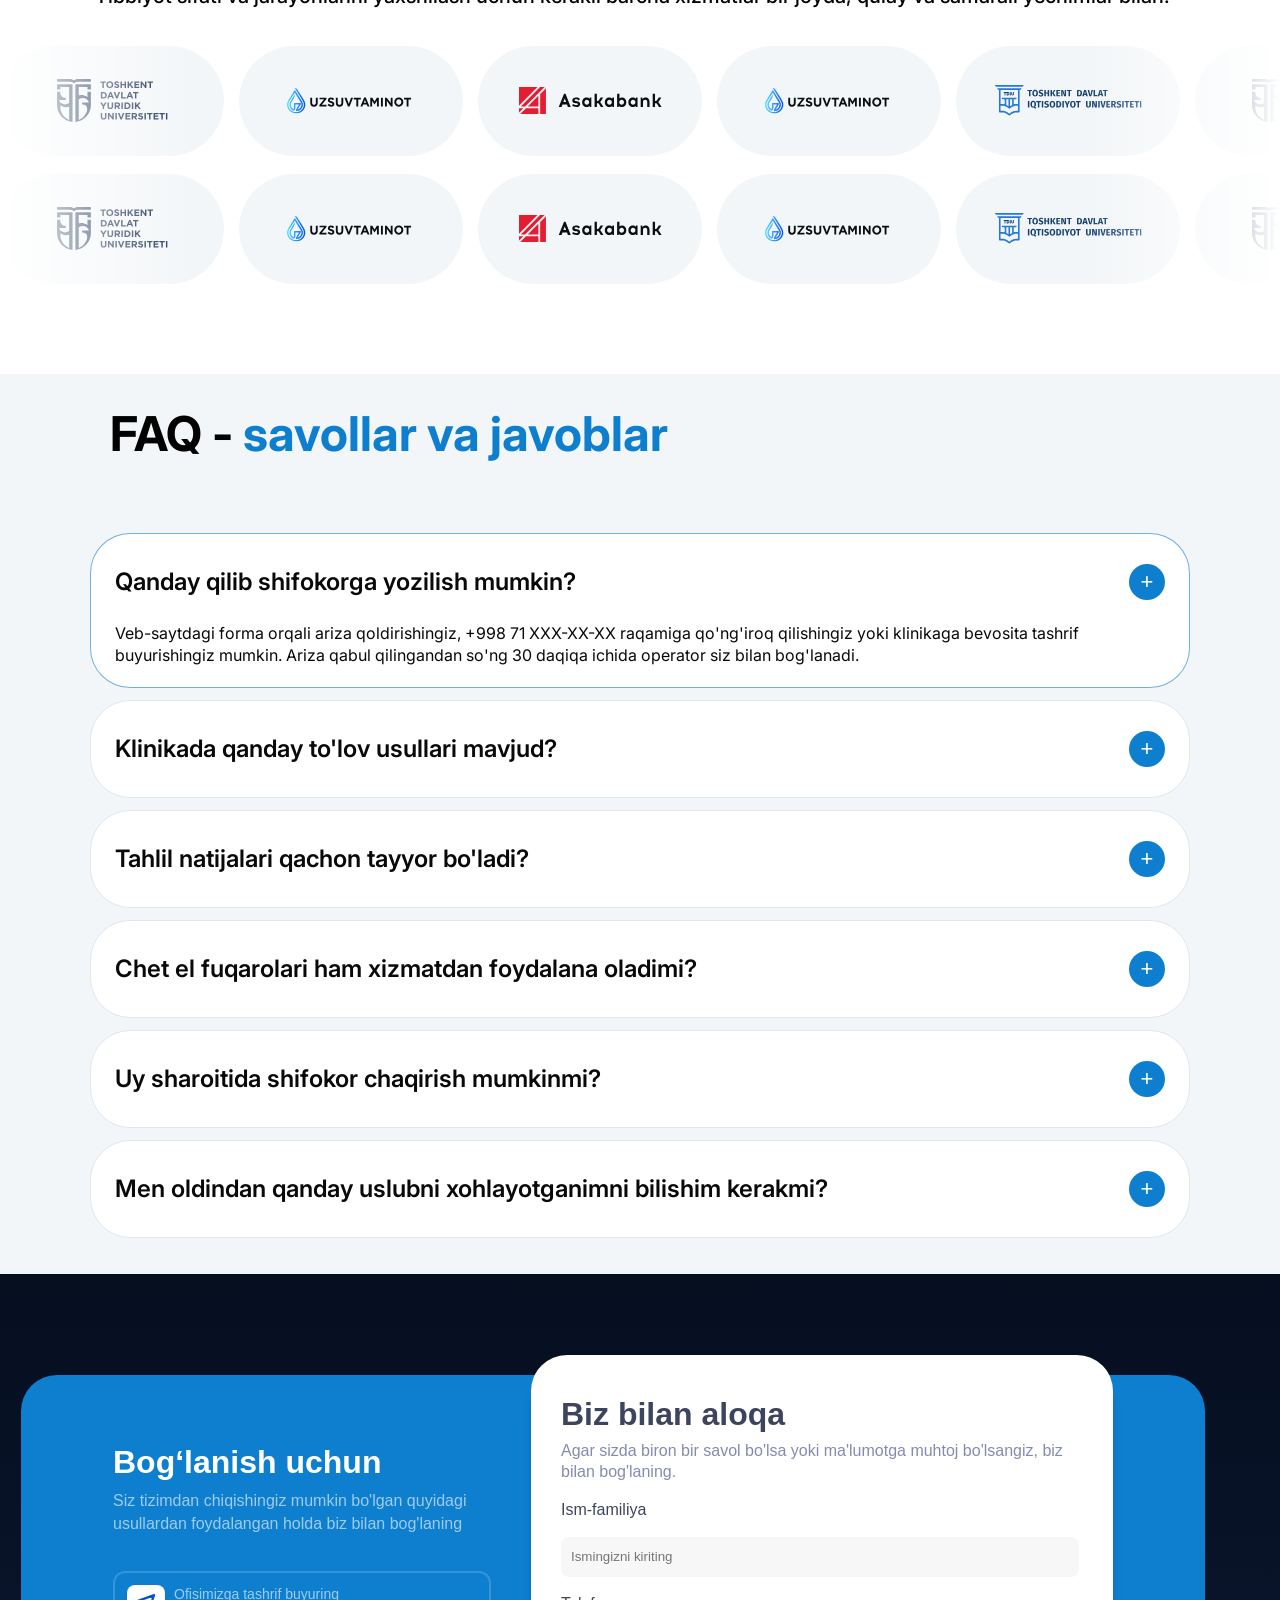
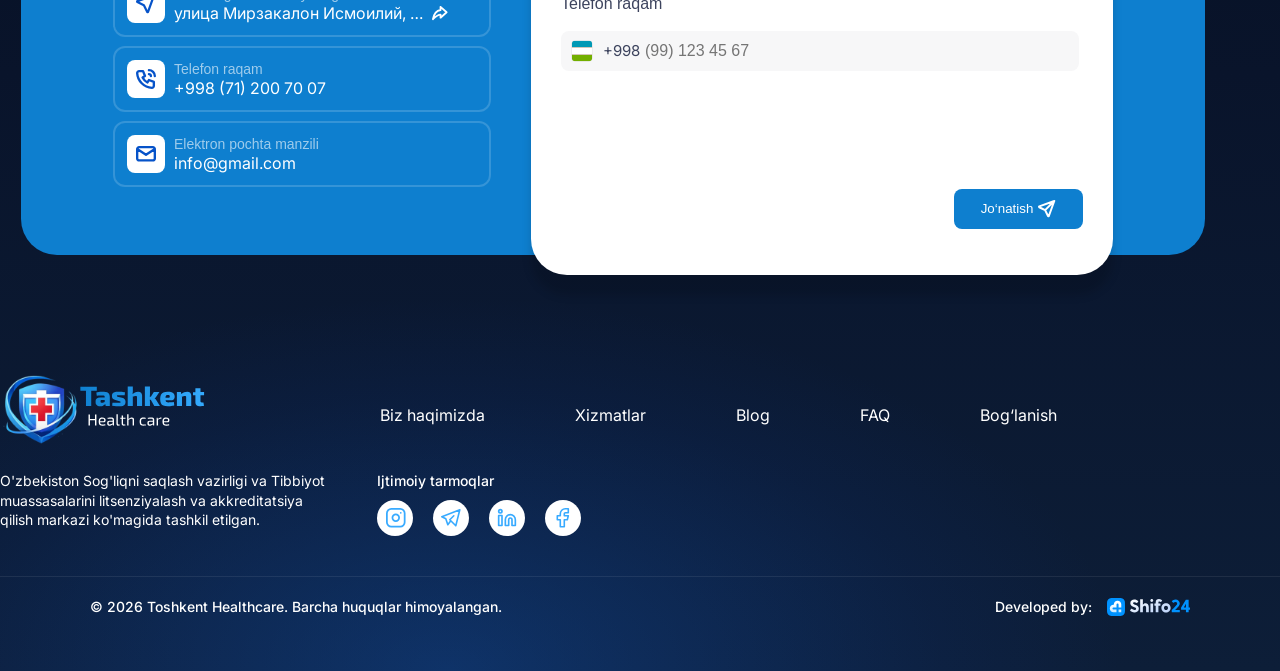
==== commit ea481020: "tayyor" ====
--- a/index.html
+++ b/index.html
@@ -49,23 +49,27 @@
       <div class="lang-option active" onclick="pick(this, './images/flag.svg', 'UZ')">
         <span class="flag"><img src="./images/flag.svg" alt="" /></span>
         <span>O'zbekcha</span>
+        <span class="check" aria-hidden="true">✓</span>
       </div>
       <div class="lang-option" onclick="pick(this, './images/flag.svg', 'УЗ')">
         <span class="flag"><img src="./images/flag.svg" alt="" /></span>
         <span>Ўзбекча</span>
+        <span class="check" aria-hidden="true">✓</span>
       </div>
        <div class="lang-option" onclick="pick(this, 'https://avatars.mds.yandex.net/i?id=1ce4f0725015701203a77c9b55be584298ecf00a-10144593-images-thumbs&n=13', 'QQ')">
         <span class="flag"><img style="width: 30px; margin-left: -3px;" src="https://avatars.mds.yandex.net/i?id=1ce4f0725015701203a77c9b55be584298ecf00a-10144593-images-thumbs&n=13" alt="" /></span>
         <span>Qoraqalpoq</span>
+        <span class="check" aria-hidden="true">✓</span>
       </div>
       <div class="lang-option" onclick="pick(this, './images/en.svg', 'EN')">
         <span class="flag"><img src="./images/en.svg" alt="" /></span>
         <span>English</span>
+        <span class="check" aria-hidden="true">✓</span>
       </div>
       <div class="lang-option" onclick="pick(this, './images/ru.svg', 'RU')">
         <span class="flag"><img src="./images/ru.svg" alt="" /></span>
         <span>Русский</span>
-        <span class="check">✓</span>
+        <span class="check" aria-hidden="true">✓</span>
       </div>
     </div>
   </details>
@@ -546,23 +550,31 @@
               bilan bog'laning.
             </p>
             <br />
-            <form action="/action_page.php">
-              <label for="fname">Ism-familiya</label>
+            <form id="contactForm" class="contact-form" action="#" method="post" novalidate>
+              <label for="contactName">Ism-familiya</label>
               <br />
-              <input type="text" placeholder="Ismingizni kiriting" /><br />
-            <label for="fname">Telefon raqam</label><br />
+              <input
+                type="text"
+                id="contactName"
+                name="name"
+                placeholder="Ismingizni kiriting"
+                required
+              /><br />
+            <label for="phoneInput">Telefon raqam</label><br />
        <div class="input-wrapper">
        <img src="./images/img4.svg" alt="uz" class="flag-icon" />
        <span style="color: #3D445E; font-size: 15px; white-space: nowrap; font-family: 'Inter', sans-serif;">+998</span>
-       <input style="margin-left: -15px;" type="tel" id="phoneInput" placeholder="(99) 123 45 67" maxlength="15" />
+       <input style="margin-left: -15px;" type="tel" id="phoneInput" name="phone" placeholder="(99) 123 45 67" maxlength="15" required />
        </div>
                 <div class="div14">
                   <div
+                    id="recaptcha-contact"
                     class="g-recaptcha"
-                    data-sitekey="6LfvCNIsAAAAB--xFIZj6KLZidn6n8SaTSmwEUU"
+                    data-sitekey="6LeIxAcTAAAAAJcZVRqyHh71UMIEGNQ_MXjiZKhI"
                   ></div>
                 </div>
-              <button class="btn5">
+              <p class="form-status" id="formStatus" role="alert" aria-live="polite" hidden></p>
+              <button type="submit" class="btn5">
                 Jo‘natish <img src="./images/img6.svg" alt="" />
               </button>
             </form>
@@ -628,9 +640,12 @@
             </p>
             <div style="display: flex; align-items: center; gap: 15px">
               <p class="p19">Developed by:</p>
-              <a href="https://shifo24.com/en" target="_blank">
-                <img  src="./images/img5.svg" alt="" />
-              </a>
+              <div style="display: flex; align-items: center; justify-content: center;">
+                <img src="./images/shifo.svg" alt="">
+                <a href="https://shifo24.com/en" target="_blank">
+                  <img style="margin-left: 5px; margin-top: 2px;" src="./images/img5.svg" alt="" />
+                </a>
+              </div>
             </div>
           </div>
         </footer>
--- a/style.css
+++ b/style.css
@@ -263,12 +263,14 @@
   display: flex;
   align-items: center;
   gap: 14px;
+  width: 100%;
   padding: 16px 20px;
   font-size: 17px;
   font-weight: 500;
   font-family: -apple-system, "Segoe UI", sans-serif;
   color: #111;
   cursor: pointer;
+  box-sizing: border-box;
 }
 
 .lang-option + .lang-option {
@@ -281,14 +283,16 @@
 
 .check {
   display: none;
+  flex-shrink: 0;
   margin-left: auto;
-  color: #3a8ef0;
+  color: #0e7fcf;
   font-weight: 700;
   font-size: 18px;
+  line-height: 1;
 }
 
 .lang-option.active .check {
-  display: block;
+  display: inline-block;
 }
 
 .h2 {
@@ -315,6 +319,8 @@
   width: 320px;
   height: 44px;
   padding: 10px 32px;
+  border: none;
+  outline: none;
   border-radius: 1000px;
   font-family: "Inter", sans-serif;
   font-weight: 600;
@@ -322,16 +328,20 @@
   line-height: 24px;
   text-align: center;
   color: rgba(9, 20, 43, 1);
+  background-color: rgba(243, 246, 248, 1);
   display: flex;
   align-items: center;
   justify-content: center;
   gap: 9px;
   cursor: pointer;
+  box-shadow: none;
 }
 .btn2 {
   width: 320px;
   height: 44px;
   padding: 10px 32px;
+  border: none;
+  outline: none;
   border-radius: 1000px;
   font-family: "Inter", sans-serif;
   font-weight: 600;
@@ -345,6 +355,12 @@
   background-color: rgba(14, 127, 207, 1);
   color: white;
   cursor: pointer;
+  box-shadow: none;
+}
+.btn1:focus-visible,
+.btn2:focus-visible {
+  outline: 2px solid rgba(14, 127, 207, 0.5);
+  outline-offset: 2px;
 }
 .btns {
   display: flex;
@@ -494,9 +510,11 @@
 .page3 img {
   position: absolute;
   z-index: -1;
-  right: 0;
+  right: -24px;
   top: 0;
   margin-top: -80px;
+  transform: scaleY(1.12);
+  transform-origin: top right;
 }
 .div4 {
   margin-left: 100px;
@@ -539,19 +557,43 @@
   align-items: center;
   justify-content: center;
   gap: 20px;
-  margin-top: 20px;
+  margin-top: 48px;
 }
 .page5 {
   background-color: rgba(14, 127, 207, 1);
-  display: flex;
-  align-items: center;
-  justify-content: center;
-  gap: 10px;
-  padding-top: 40px;
-  flex-wrap: wrap;
-}
-.img58{
-  margin-left: 10px;
+  position: relative;
+  overflow: hidden;
+  display: flex;
+  align-items: center;
+  justify-content: flex-start;
+  height: 500px;
+  min-height: 500px;
+  padding: 48px 0;
+  box-sizing: border-box;
+}
+
+.div24 {
+  margin-left: max(24px, calc((100vw - 1500px) / 2 + 100px));
+  max-width: 620px;
+  position: relative;
+  z-index: 1;
+  padding-right: 32px;
+}
+
+.img58 {
+  position: absolute;
+  right: max(24px, calc((100vw - 1500px) / 2));
+  bottom: 0;
+  top: auto;
+  left: auto;
+  margin: 0;
+  width: min(620px, 62vw, calc(100% - 48px));
+  height: auto;
+  max-height: 92%;
+  object-fit: contain;
+  object-position: bottom right;
+  pointer-events: none;
+  transform: none;
 }
 .h8 {
   font-family: "Inter", sans-serif;
@@ -646,7 +688,8 @@
 }
 .div6 {
   width: 620px;
-  height: 133px;
+  min-height: 133px;
+  height: auto;
   opacity: 1;
   gap: 24px;
   border-radius: 32px;
@@ -656,8 +699,25 @@
   padding-left: 20px;
   background-color: rgba(243, 246, 248, 1);
   display: flex;
-  align-items: center;
-  justify-content: center;
+  align-items: flex-start;
+  justify-content: flex-start;
+  box-sizing: border-box;
+}
+
+.div6 > div {
+  display: flex;
+  flex-direction: column;
+  gap: 8px;
+  flex: 1;
+  min-width: 0;
+}
+
+.div6 > div br {
+  display: none;
+}
+
+.div6 img {
+  flex-shrink: 0;
 }
 
 
@@ -670,14 +730,26 @@
   padding: 24px 20px;
   background-color: rgba(243, 246, 248, 1);
   display: flex;
-  align-items: center;
-  justify-content: center;
+  align-items: flex-start;
+  justify-content: flex-start;
   box-sizing: border-box;
-  
+}
+
+.div22 > div {
+  display: flex;
+  flex-direction: column;
+  gap: 8px;
+  flex: 1;
+  min-width: 0;
+}
+
+.div22 > div br {
+  display: none;
 }
 
 .div22 h2.h11 {
-  width: 84% !important;
+  width: 100% !important;
+  max-width: none !important;
 }
 
 .div22 img {
@@ -689,6 +761,8 @@
 @media (max-width: 768px) {
   .div22 {
     flex-direction: row;
+    align-items: flex-start;
+    justify-content: flex-start;
     border-radius: 20px;
     padding: 16px;
     gap: 14px;
@@ -704,8 +778,9 @@
 }
 
 .h11 {
-  width: 472px;
-  height: 41px;
+  width: 100%;
+  height: auto;
+  margin: 0;
   font-family: "Inter", sans-serif;
   font-weight: 600;
   font-style: Semi Bold;
@@ -714,9 +789,15 @@
   letter-spacing: 0%;
 }
 
+.div6 .h11 {
+  max-width: 472px;
+}
+
 .p9 {
+  margin: 0;
   font-family: "Inter", sans-serif;
   font-size: 14px;
+  line-height: 140%;
 }
 .page7 {
   max-width: 1500px;
@@ -745,14 +826,19 @@
   align-items: center;
   justify-content: center;
   gap: 8px;
+  cursor: pointer;
   transition:
     background-color 1.3s ease,
     border 1.3s ease;
   border: 1px solid transparent;
 }
 .div8:hover {
+  cursor: pointer;
   background-color: white;
   border-color: #2dd4bf;
+}
+.div8 img {
+  pointer-events: none;
 }
 .marquee-container {
   overflow: hidden;
@@ -1109,7 +1195,7 @@
   display: flex;
   align-items: center;
   gap: 10px;
-  background-color: rgba(243, 246, 248, 1);
+  background-color: rgba(247, 247, 248, 1);
   border-radius: 8px;
 }
 
@@ -1150,7 +1236,6 @@
   width: 100% !important;
   min-width: 100% !important;
 }
-
 
 input[type="checkbox"] {
   appearance: auto;
@@ -1545,7 +1630,14 @@
 
   /* About */
   .page3 { flex-direction: column; align-items: flex-start; }
-  .page3 img { position: relative; width: 100%; margin-top: 0; right: auto; top: auto; }
+  .page3 img {
+    position: relative;
+    width: 100%;
+    margin-top: 0;
+    right: auto;
+    top: auto;
+    transform: none;
+  }
   .div4 { margin-left: 40px; margin-top: 60px; }
   .p5 { width: 100%; max-width: 100%; font-size: 17px; }
   .ul2 { font-size: 17px; }
@@ -1555,10 +1647,13 @@
   .div5 { width: calc(50% - 6px); height: auto; min-height: 200px; }
   .p7 { width: 100%; }
 
-  /* .page5 { flex-direction: column; gap:  40px; padding: 40px; justify-content: center; align-items: flex-start; }
-  .h8 { font-size: 36px; }
-  .p8 { font-size: 16px; max-width: 100%; }
-  .page5 img { width: 100%; max-width: 400px; } */
+  .page5 {
+    padding-right: 32px;
+  }
+  .img58 {
+    right: 32px;
+    width: min(480px, 50vw, calc(100% - 64px));
+  }
 
   /* Partners */
   .h9 { margin-left: 40px; font-size: 36px; }
@@ -1644,7 +1739,7 @@
     width: 100%;
     height: auto;
     flex-direction: row;
-    align-items: center;
+    align-items: flex-start;
     padding: 16px;
     gap: 14px;
     border-radius: 20px;
@@ -1712,15 +1807,19 @@
   /* Features */
   .page4 { padding: 0 16px; gap: 8px; }
 
-  @media (max-width: 480px) {
-  .div5 { width: calc(50% - 4px); border-radius: 18px; }
-}
+
 
   .h7 { font-size: 15px; }
   .p7 { font-size: 13px; }
 
   /* About org */
-  .page5 { padding: 28px 16px; }
+  .page5 { padding: 28px 20px 28px 16px; }
+  .div24 { margin-left: 24px; padding-right: 16px; max-width: 55%; }
+  .img58 {
+    right: 20px;
+    width: min(360px, 46vw, calc(100% - 48px));
+    max-height: 88%;
+  }
   .h8 { font-size: 26px; }
   .p8 { font-size: 14px; }
 
@@ -1767,6 +1866,9 @@
   .div20 { flex-direction: column; align-items: flex-start; gap: 8px; padding-bottom: 24px; }
   .p18, .p19 { font-size: 12px; }
 }
+  @media (max-width: 480px) {
+  .div5 { width: calc(50% - 4px); border-radius: 18px; }
+}
 
 /* ================================================
    360px — Eng kichik telefon
@@ -1808,7 +1910,13 @@
   .h7 { font-size: 14px; }
 
   /* About org */
-  .page5 { padding: 24px 12px; }
+  .page5 { padding: 24px 16px 24px 12px; }
+  .div24 { margin-left: 16px; max-width: 52%; }
+  .img58 {
+    right: 16px;
+    width: min(300px, 44vw, calc(100% - 40px));
+    max-height: 82%;
+  }
   .h8 { font-size: 22px; }
   .p8 { font-size: 13px; }
 
@@ -1846,9 +1954,12 @@
 
 
 @media (max-width: 705px) {
-   .img58{
-     width: 500px;
-   }  
+  .img58 {
+    right: 20px;
+    width: min(380px, 58vw, calc(100% - 56px));
+    bottom: 0;
+    transform: none;
+  }
 }
 
 @media (max-width: 1327px) {
@@ -1859,9 +1970,15 @@
    }
 }
 @media (max-width: 501px) {
-   .img58{
-      width: 400px;
-   }
+  .img58 {
+    right: 16px;
+    width: min(280px, 72vw, calc(100% - 48px));
+    bottom: 0;
+    transform: none;
+  }
+  .div24 {
+    max-width: 58%;
+  }
 }
 
 @media (max-width: 468px) {
@@ -1870,8 +1987,9 @@
   }
 }
 @media (max-width: 481px) {
-  .page5{
-     height: 555px;
+  .page5 {
+    height: 500px;
+    min-height: 500px;
   }
 }
 @media (max-width: 1201px) {
@@ -1996,10 +2114,25 @@
   display: flex;
   align-items: center;
 }
-.img59{
-display: block;
+.img59 {
+  display: block;
   margin: 40px auto 0;
-  width: calc(100% - 220px);
+  width: 100%;
+  max-width: 100%;
+}
+
+.footer-line,
+div.img59 {
+  height: 1px;
+  border: none;
+  padding: 0;
+  background-color: rgba(255, 255, 255, 0.28);
+}
+
+img.img59 {
+  height: auto;
+  min-height: 1px;
+  object-fit: cover;
 }
 .nav1 {
   position: fixed;
@@ -2035,15 +2168,15 @@
   z-index: 999;
   display: flex;
   align-items: center;
-  justify-content: space-around;
+  justify-content: center;
   color: black;
   background: rgba(255, 255, 255, 0.92);
   backdrop-filter: blur(12px);
   -webkit-backdrop-filter: blur(12px);
-  padding: 10px 40px;
+  padding: 0;
+  margin: 0;
+  box-sizing: border-box;
   transition: box-shadow 0.3s ease;
-  margin: 0 auto;
-  gap: 10px;
 }
 .nav1.scrolled {
   background: rgba(9, 20, 43, 0.95);
@@ -2099,9 +2232,6 @@
    }
 }
 @media (max-width: 381px) {
-   .nav-inner{
-    margin-left: -65px;
-   }
    .h14{
     margin-left: 0px;
    }
@@ -2159,12 +2289,12 @@
     .p18{
       width: 300px;
     }
-    .nav-inner{
-      margin-left: -90px;
-      gap: 40px;
-    }
-    .img58{
-      margin-top: -90px;
+  
+    .img58 {
+      right: 16px;
+      width: min(320px, 70vw, calc(100% - 44px));
+      bottom: 0;
+      transform: none;
     }
     .lang-option{
       padding: 7px;
@@ -2197,11 +2327,15 @@
     .div24{
       margin-left: 0px;
     }
-    .page5{
-      height: 492px;
+    .page5 {
+      height: 500px;
+      min-height: 500px;
     }
-    .img58{
-      width: 340px;
+    .img58 {
+      right: 16px;
+      width: min(300px, 68vw, calc(100% - 44px));
+      bottom: 0;
+      transform: none;
     }
     .div5{
       height: 258px;
@@ -2212,9 +2346,12 @@
 }
 
 @media (max-width: 472px) {
-   .img58{
-    margin-top: -70px;
-   }
+  .img58 {
+    right: 12px;
+    width: min(260px, 65vw, calc(100% - 36px));
+    bottom: 0;
+    transform: none;
+  }
 }
 
 /* <a> teg div7 ni o'rab turadi — unga ham width berish kerak */
@@ -2286,9 +2423,4 @@
     margin-top: -15px;
   }
 }
-@media (max-width: 441px) {
-  .nav2{
-    margin-left: 10px;
-  }
-}
-
+
